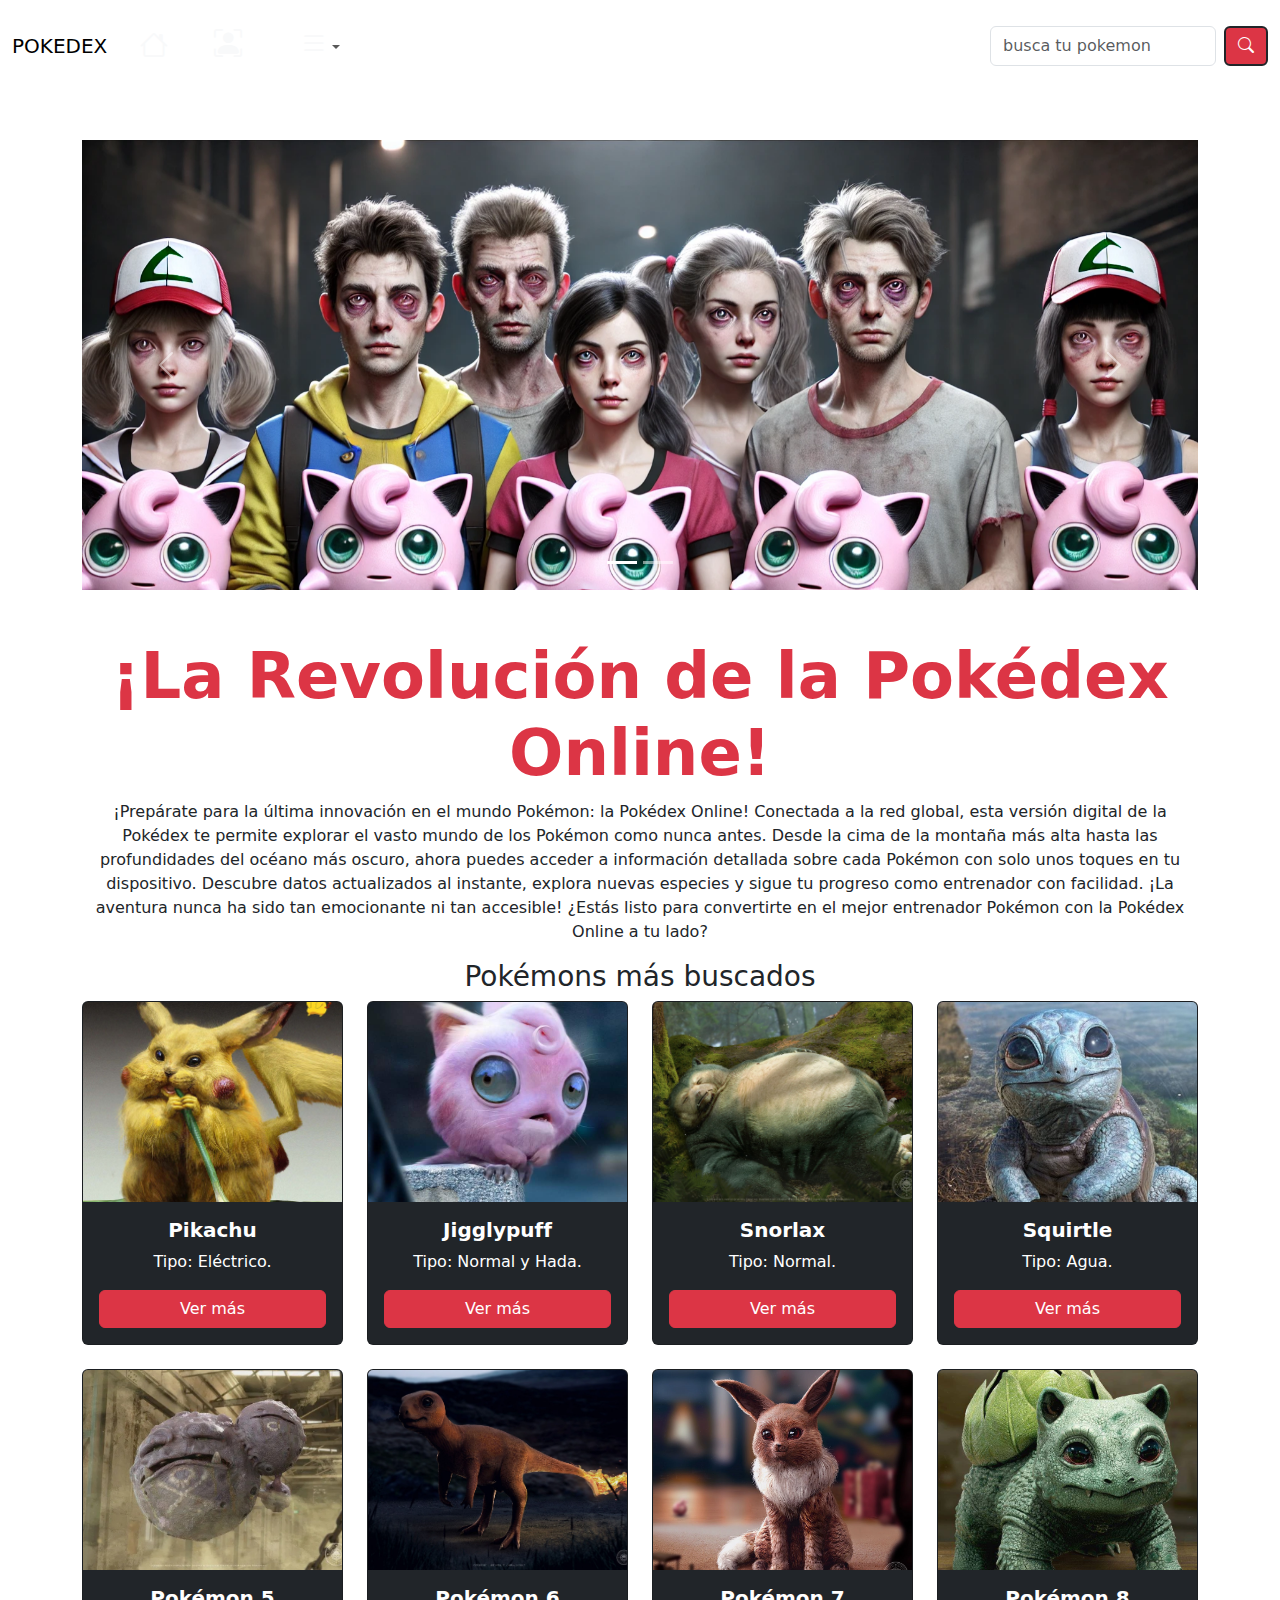
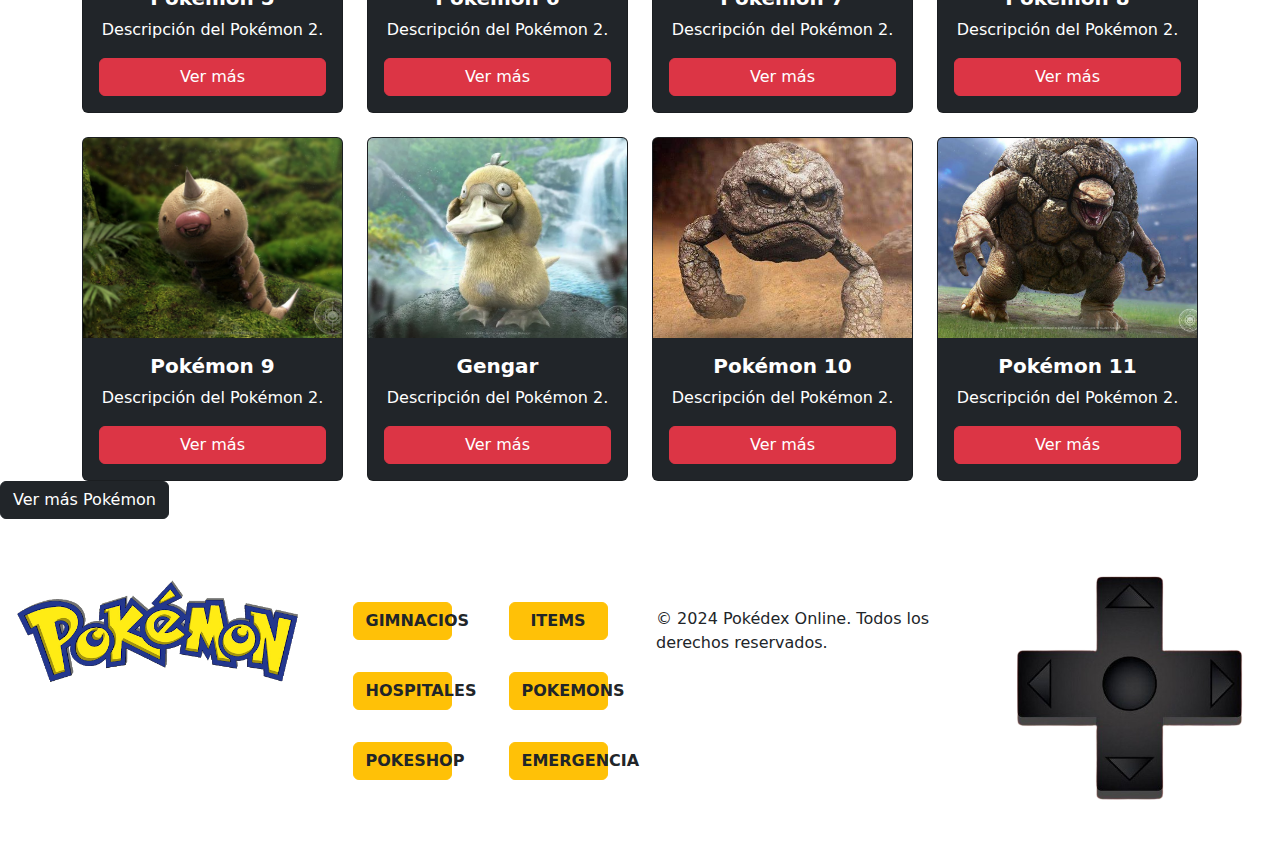
==== PokeDex/index.html @ 2a97d904 "HTML/CSS" ====
<!DOCTYPE html>
<html lang="es">
  <head>
    <meta charset="UTF-8" />
    <meta name="viewport" content="width=device-width, initial-scale=1.0" />
    <meta
      name="description"
      content="Explora la Pokédex Online y descubre información detallada sobre todos los Pokémon. ¡Conviértete en el mejor entrenador!"
    />
    <meta
      name="keywords"
      content="Pokédex, Pokémon, entrenador Pokémon, tipos de Pokémon, juegos de Pokémon"
    />
    <meta
      name="author"
      content="Matias Delgado, Clemencia Palazzo Lobo, Valentina Palazzo Lobo, Santiago Rodriguez"
    />
    <link
      rel="shortcut icon"
      href="./img/sobrenosotros/logo-pokemon.jpg"
      type="image/x-icon"
    />
    <link
      href="https://cdn.jsdelivr.net/npm/bootstrap@5.3.3/dist/css/bootstrap.min.css"
      rel="stylesheet"
      integrity="sha384-QWTKZyjpPEjISv5WaRU9OFeRpok6YctnYmDr5pNlyT2bRjXh0JMhjY6hW+ALEwIH"
      crossorigin="anonymous"
    />
    <link rel="preconnect" href="https://fonts.googleapis.com" />
    <link rel="preconnect" href="https://fonts.gstatic.com" crossorigin />
    <link
      href="https://fonts.googleapis.com/css2?family=Bungee+Hairline&display=swap"
      rel="stylesheet"
    />
    <link
      rel="stylesheet"
      href="https://cdn.jsdelivr.net/npm/bootstrap-icons@1.11.3/font/bootstrap-icons.min.css"
    />
    <link rel="stylesheet" href="./css/styleindex.css" />
    <title>POKEDEX</title>
    <style>
      .pokemon-card img {
        height: 200px;
        object-fit: cover;
      }
      footer {
        width: 100%;
        position: relative;
      }
    </style>
  </head>
  <body>
    <header id="arriba">
      <nav
        class="navbar navbar-expand-lg bg-red d-lg-none d-md-none d-sm-block"
      >
        <div class="container-fluid">
          <a class="navbar-brand" href="#">POKEDEX</a>
          <button
            class="navbar-toggler"
            type="button"
            data-bs-toggle="collapse"
            data-bs-target="#navbarSupportedContent"
            aria-controls="navbarSupportedContent"
            aria-expanded="false"
            aria-label="Toggle navigation"
          >
            <span class="navbar-toggler-icon"></span>
          </button>
          <div class="collapse navbar-collapse" id="navbarSupportedContent">
            <ul class="navbar-nav me-auto mb-2 mb-lg-0">
              <li class="nav-item">
                <a class="nav-link active" aria-current="page" href="#">Home</a>
              </li>
              <li class="nav-item">
                <a class="nav-link" href="#">Link</a>
              </li>
              <li class="nav-item dropdown">
                <a
                  class="nav-link dropdown-toggle"
                  href="#"
                  role="button"
                  data-bs-toggle="dropdown"
                  aria-expanded="false"
                  >Dropdown</a
                >
                <ul class="dropdown-menu">
                  <li><a class="dropdown-item" href="#">Action</a></li>
                  <li><a class="dropdown-item" href="#">Another action</a></li>
                  <li><hr class="dropdown-divider" /></li>
                  <li>
                    <a class="dropdown-item" href="#">Something else here</a>
                  </li>
                </ul>
              </li>
              <li class="nav-item">
                <a class="nav-link disabled" aria-disabled="true">Disabled</a>
              </li>
            </ul>
            <form class="d-flex" role="search">
              <input
                class="form-control me-2 serchbar"
                type="search"
                placeholder="Search"
                aria-label="Search"
              />
              <button class="btn btn-outline-success" type="submit">
                Search
              </button>
            </form>
          </div>
        </div>
      </nav>
      <nav
        class="navbar navbar-expand-lg bg-red navbar-custom d-none d-md-block d-lg-block"
      >
        <div class="container-fluid">
          <a class="navbar-brand bg-blue-button" href="index.html">POKEDEX</a>
          <button
            class="navbar-toggler"
            type="button"
            data-bs-toggle="collapse"
            data-bs-target="#navbarSupportedContent"
            aria-controls="navbarSupportedContent"
            aria-expanded="false"
            aria-label="Toggle navigation"
          >
            <span class="navbar-toggler-icon"></span>
          </button>
          <div class="collapse navbar-collapse" id="navbarSupportedContent">
            <ul class="navbar-nav me-auto mb-2 mb-lg-0">
              <li class="nav-item bg-red-button btn p-2">
                <a class="nav-link active" aria-current="page" href="#"
                  ><i class="bi bi-house fs-3 text-light"></i
                ></a>
              </li>
              <li class="nav-item btn bg-green-button mx-2">
                <a class="nav-link" href="#"
                  ><i class="bi bi-person-bounding-box fs-3 text-light"></i
                ></a>
              </li>
              <li
                class="nav-item dropdown btn bg-yellow-button rounded-circle mx-2"
              >
                <a
                  class="nav-link dropdown-toggle"
                  role="button"
                  data-bs-toggle="dropdown"
                  aria-expanded="false"
                  ><i class="bi bi-list fs-3 fw-bold text-light"></i
                ></a>
                <ul class="dropdown-menu">
                  <li><a class="dropdown-item" href="#">TIPO TIERRA</a></li>
                  <li><hr class="dropdown-divider" /></li>
                  <li><a class="dropdown-item" href="#">GIMNACIOS</a></li>
                </ul>
              </li>
            </ul>
            <form class="d-flex" role="search">
              <input
                class="form-control me-2 text-dark"
                type="search"
                placeholder="busca tu pokemon"
                aria-label="Search"
              />
              <button
                class="btn btn-danger border border-2 border-dark"
                type="submit"
              >
                <i class="bi bi-search"></i>
              </button>
            </form>
          </div>
        </div>
      </nav>
    </header>
    <main>
      <section class="container my-5">
        <div
          id="carouselExampleCaptions"
          class="carousel slide"
          style="height: 50vh; overflow: hidden"
        >
          <div class="carousel-indicators">
            <button
              type="button"
              data-bs-target="#carouselExampleCaptions"
              data-bs-slide-to="0"
              class="active"
              aria-current="true"
              aria-label="Slide 1"
            ></button>
            <button
              type="button"
              data-bs-target="#carouselExampleCaptions"
              data-bs-slide-to="1"
              aria-label="Slide 2"
            ></button>
          </div>
          <div class="carousel-inner">
            <div class="carousel-item active">
              <img
                src="./imgindex/imagengenrada.jpg"
                class="d-block w-100 object-fit-contain foto-c"
                alt="..."
                style="height: 100%"
              />
              <div class="carousel-caption d-none d-md-block">
                <h5>POKEDEX ONLINE</h5>
              </div>
            </div>
            <div class="carousel-item">
              <img
                src="./imgindex/equipoRoket.webp"
                class="d-block w-100 foto-c"
                alt="..."
                style="height: 100%"
              />
            </div>
          </div>
          <button
            class="carousel-control-prev"
            type="button"
            data-bs-target="#carouselExampleCaptions"
            data-bs-slide="prev"
          >
            <span class="carousel-control-prev-icon" aria-hidden="true"></span>
            <span class="visually-hidden">Previous</span>
          </button>
          <button
            class="carousel-control-next"
            type="button"
            data-bs-target="#carouselExampleCaptions"
            data-bs-slide="next"
          >
            <span class="carousel-control-next-icon" aria-hidden="true"></span>
            <span class="visually-hidden">Next</span>
          </button>
        </div>
      </section>
      <section class="container text-center">
        <article>
          <h1 class="display-3 fw-bold text-danger">
            ¡La Revolución de la Pokédex Online!
          </h1>
          <p>
            ¡Prepárate para la última innovación en el mundo Pokémon: la Pokédex
            Online! Conectada a la red global, esta versión digital de la
            Pokédex te permite explorar el vasto mundo de los Pokémon como nunca
            antes. Desde la cima de la montaña más alta hasta las profundidades
            del océano más oscuro, ahora puedes acceder a información detallada
            sobre cada Pokémon con solo unos toques en tu dispositivo. Descubre
            datos actualizados al instante, explora nuevas especies y sigue tu
            progreso como entrenador con facilidad. ¡La aventura nunca ha sido
            tan emocionante ni tan accesible! ¿Estás listo para convertirte en
            el mejor entrenador Pokémon con la Pokédex Online a tu lado?
          </p>
        </article>
        <article>
          <h3>Pokémons más buscados</h3>
          <div class="row row-cols-1 row-cols-md-2 row-cols-lg-4 g-4">
            <div class="col">
              <div class="card pokemon-card h-100 bg-dark text-white">
                <img
                  src="./imgindex/pikachurealista.jpg"
                  class="card-img-top"
                  alt="..."
                />
                <div class="card-body d-flex flex-column">
                  <h5 class="card-title fw-bolder">Pikachu</h5>
                  <p class="card-text">Tipo: Eléctrico.</p>
                  <a href="#" class="btn btn-danger mt-auto">Ver más</a>
                </div>
              </div>
            </div>
            <div class="col">
              <div class="card pokemon-card h-100 bg-dark text-white">
                <img
                  src="./imgindex/jigglypuff.jpg"
                  class="card-img-top"
                  alt="..."
                />
                <div class="card-body d-flex flex-column">
                  <h5 class="card-title fw-bolder">Jigglypuff</h5>
                  <p class="card-text">Tipo: Normal y Hada.</p>
                  <a href="#" class="btn btn-danger mt-auto">Ver más</a>
                </div>
              </div>
            </div>
            <div class="col">
              <div class="card pokemon-card h-100 bg-dark text-white">
                <img
                  src="./imgindex/Snorlax.jpg"
                  class="card-img-top"
                  alt="..."
                />
                <div class="card-body d-flex flex-column">
                  <h5 class="card-title fw-bolder">Snorlax</h5>
                  <p class="card-text">Tipo: Normal.</p>
                  <a href="#" class="btn btn-danger mt-auto">Ver más</a>
                </div>
              </div>
            </div>
            <div class="col">
              <div class="card pokemon-card h-100 bg-dark text-white">
                <img
                  src="./imgindex/squirtle.jpg"
                  class="card-img-top"
                  alt="..."
                />
                <div class="card-body d-flex flex-column">
                  <h5 class="card-title fw-bolder">Squirtle</h5>
                  <p class="card-text">Tipo: Agua.</p>
                  <a href="#" class="btn btn-danger mt-auto">Ver más</a>
                </div>
              </div>
            </div>
            <div class="col">
              <div class="card pokemon-card h-100 bg-dark text-white">
                <img
                  src="./imgindex/Imagen de WhatsApp 2024-07-01 a las 21.12.14_94a807b0.jpg"
                  class="card-img-top"
                  alt="..."
                />
                <div class="card-body d-flex flex-column">
                  <h5 class="card-title fw-bolder">Pokémon 5</h5>
                  <p class="card-text">Descripción del Pokémon 2.</p>
                  <a href="#" class="btn btn-danger mt-auto">Ver más</a>
                </div>
              </div>
            </div>
            <div class="col">
              <div class="card pokemon-card h-100 bg-dark text-white">
                <img
                  src="./imgindex/Imagen de WhatsApp 2024-07-01 a las 21.12.13_e9db5b93.jpg"
                  class="card-img-top"
                  alt="..."
                />
                <div class="card-body d-flex flex-column">
                  <h5 class="card-title fw-bolder">Pokémon 6</h5>
                  <p class="card-text">Descripción del Pokémon 2.</p>
                  <a href="#" class="btn btn-danger mt-auto">Ver más</a>
                </div>
              </div>
            </div>
            <div class="col">
              <div class="card pokemon-card h-100 bg-dark text-white">
                <img
                  src="./imgindex/everealista.jpg"
                  class="card-img-top"
                  alt="..."
                />
                <div class="card-body d-flex flex-column">
                  <h5 class="card-title fw-bolder">Pokémon 7</h5>
                  <p class="card-text">Descripción del Pokémon 2.</p>
                  <a href="#" class="btn btn-danger mt-auto">Ver más</a>
                </div>
              </div>
            </div>
            <div class="col">
              <div class="card pokemon-card h-100 bg-dark text-white">
                <img
                  src="./imgindex/bulbasaur.jpg"
                  class="card-img-top"
                  alt="..."
                />
                <div class="card-body d-flex flex-column">
                  <h5 class="card-title fw-bolder">Pokémon 8</h5>
                  <p class="card-text">Descripción del Pokémon 2.</p>
                  <a href="#" class="btn btn-danger mt-auto">Ver más</a>
                </div>
              </div>
            </div>
            <div class="col">
              <div class="card pokemon-card h-100 bg-dark text-white">
                <img
                  src="./imgindex/bichorealista.jpg"
                  class="card-img-top"
                  alt="..."
                />
                <div class="card-body d-flex flex-column">
                  <h5 class="card-title fw-bolder">Pokémon 9</h5>
                  <p class="card-text">Descripción del Pokémon 2.</p>
                  <a href="#" class="btn btn-danger mt-auto">Ver más</a>
                </div>
              </div>
            </div>
            <div class="col">
              <div class="card pokemon-card h-100 bg-dark text-white">
                <img
                  src="./imgindex/patorealista.jpg"
                  class="card-img-top"
                  alt="..."
                />
                <div class="card-body d-flex flex-column">
                  <h5 class="card-title fw-bolder">Gengar</h5>
                  <p class="card-text">Descripción del Pokémon 2.</p>
                  <a href="#" class="btn btn-danger mt-auto">Ver más</a>
                </div>
              </div>
            </div>
            <div class="col">
              <div class="card pokemon-card h-100 bg-dark text-white">
                <img
                  src="./imgindex/piedrarealista.jpg"
                  class="card-img-top"
                  alt="..."
                />
                <div class="card-body d-flex flex-column">
                  <h5 class="card-title fw-bolder">Pokémon 10</h5>
                  <p class="card-text">Descripción del Pokémon 2.</p>
                  <a href="#" class="btn btn-danger mt-auto">Ver más</a>
                </div>
              </div>
            </div>
            <div class="col">
              <div class="card pokemon-card h-100 bg-dark text-white">
                <img
                  src="./imgindex/golem.jpg"
                  class="card-img-top"
                  alt="..."
                />
                <div class="card-body d-flex flex-column">
                  <h5 class="card-title fw-bolder">Pokémon 11</h5>
                  <p class="card-text">Descripción del Pokémon 2.</p>
                  <a href="#" class="btn btn-danger mt-auto">Ver más</a>
                </div>
              </div>
            </div>
          </div>
        </article>
      </section>
      <section class="diagonal-bg">
        <div class="diagonal-content">
          <a href="#" class="btn btn-dark">Ver más Pokémon</a>
        </div>
      </section>
    </main>
    <footer class="bg-red mt-4 container-fluid">
      <div class="row no-gutters">
        <div class="col-12 col-md-6 col-lg-3 p-3 fw-bolder fs-5">
          <img
            class="boton-footer w-100"
            src="./img/sobrenosotros/Pokémon-Com-Fundo-Transparente.png"
            alt="logo de pokemon"
          />
        </div>
        <div
          class="col-12 col-md-6 col-lg-3 p-3 footer-text d-flex justify-content-center align-items-center"
        >
          <div class="row">
            <div class="col-6 text-center mb-3">
              <a
                href="./PAGES/error404.html"
                class="btn btn-warning w-75 text-dark fw-bolder"
                >GIMNACIOS</a
              >
            </div>
            <div class="col-6 text-center mb-3">
              <a
                href="./PAGES/error404.html"
                class="btn btn-warning w-75 text-dark fw-bolder"
                >ITEMS</a
              >
            </div>
            <div class="col-6 text-center my-3">
              <a
                href="./PAGES/error404.html"
                class="btn btn-warning w-75 text-dark fw-bolder"
                >HOSPITALES</a
              >
            </div>
            <div class="col-6 text-center my-3">
              <a
                href="./PAGES/error404.html"
                class="btn btn-warning w-75 text-dark fw-bolder"
                >POKEMONS</a
              >
            </div>
            <div class="col-6 text-center my-3">
              <a
                href="./PAGES/error404.html"
                class="btn btn-warning w-75 text-dark fw-bolder"
                >POKESHOP</a
              >
            </div>
            <div class="col-6 text-center my-3">
              <a
                href="./PAGES/error404.html"
                class="btn btn-warning w-75 text-dark fw-bolder"
                >EMERGENCIA</a
              >
            </div>
          </div>
        </div>
        <div
          class="col-12 col-md-6 col-lg-3 p-3 footer-text d-flex justify-content-center"
        >
          <div class="imagen-footer-pantalla w-100 h-75 mt-5">
            <p class="texto-sobre-imagen-footer">
              © 2024 Pokédex Online. Todos los derechos reservados.
            </p>
          </div>
        </div>
        <div class="col-12 col-md-6 col-lg-3 p-3 text-center">
          <img
            src="./img/sobrenosotros/boton-footer.png"
            class="boton-footer w-100"
            alt="botón de joystick"
          />
        </div>
      </div>
    </footer>
    <script
      src="https://cdn.jsdelivr.net/npm/bootstrap@5.3.3/dist/js/bootstrap.bundle.min.js"
      integrity="sha384-YvpcrYf0tY3lHB60NNkmXc5s9fDVZLESaAA55NDzOxhy9GkcIdslK1eN7N6jIeHz"
      crossorigin="anonymous"
    ></script>
  </body>
</html>
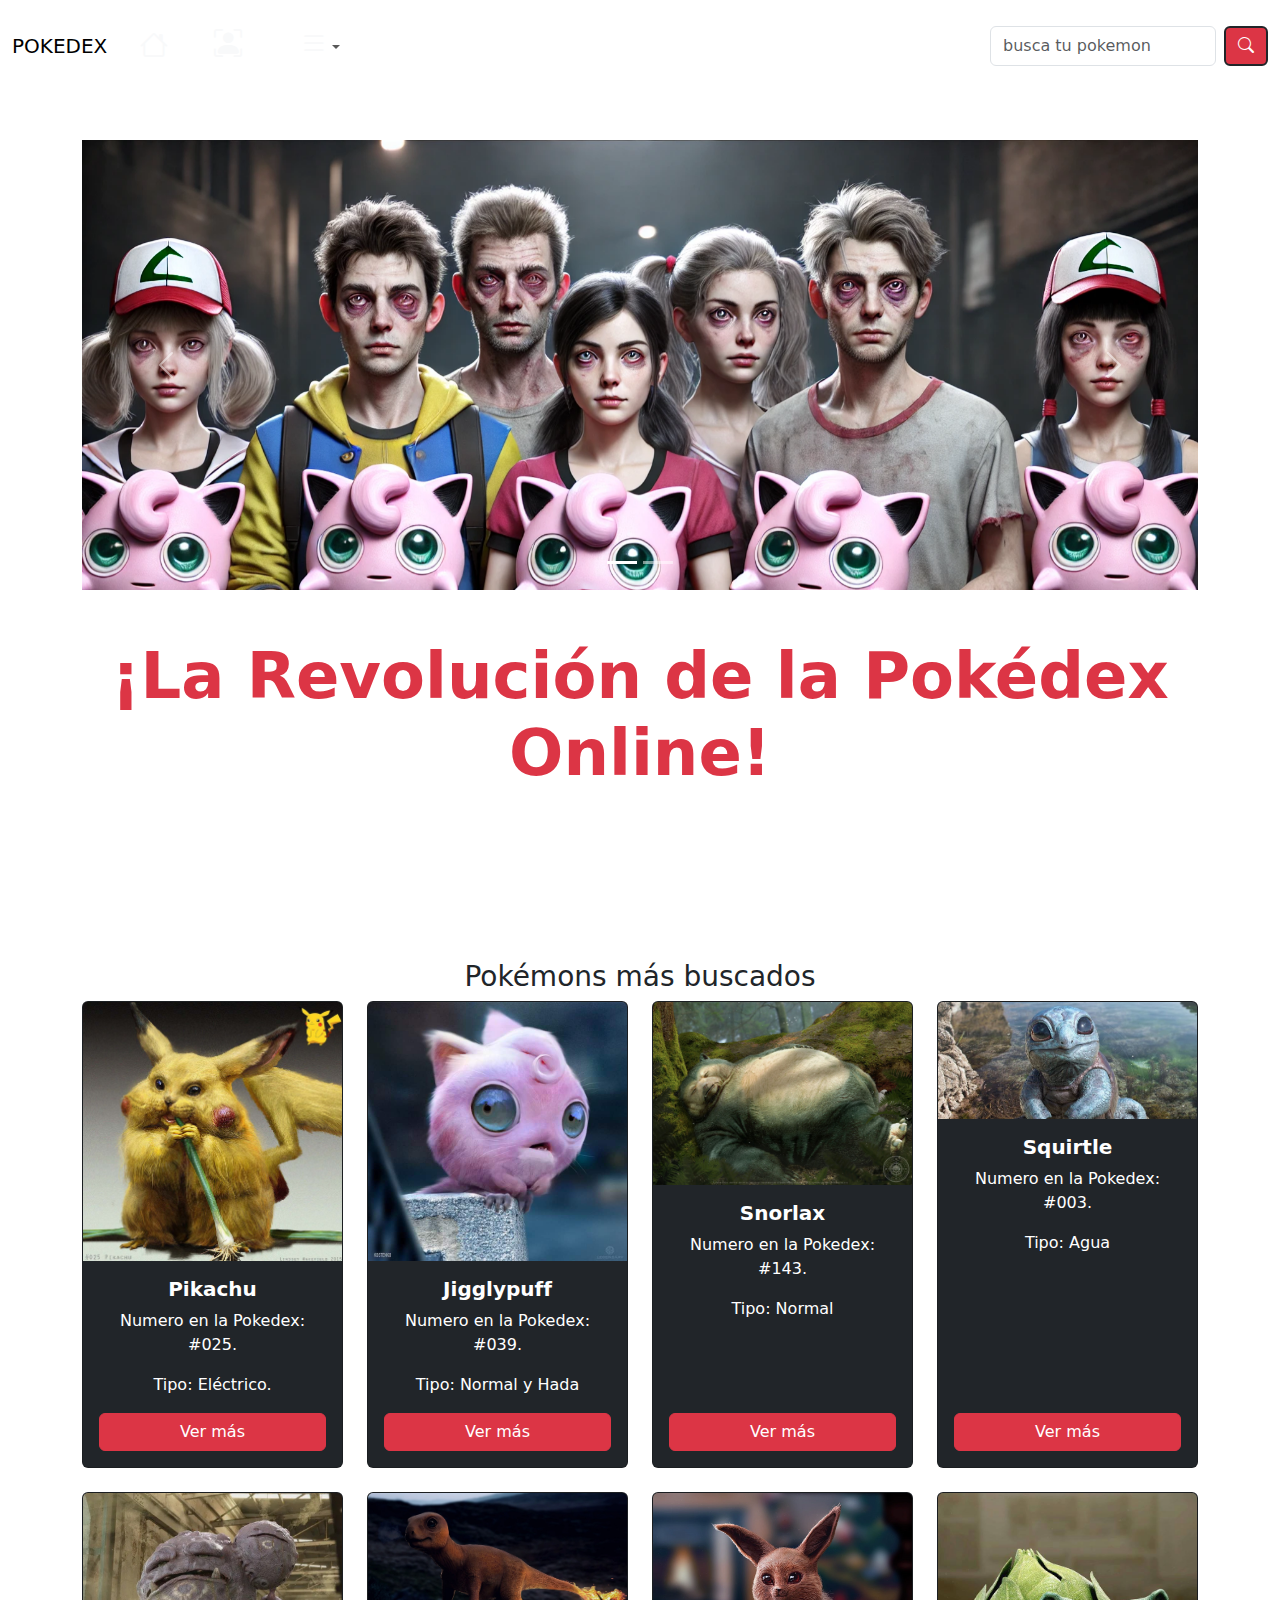
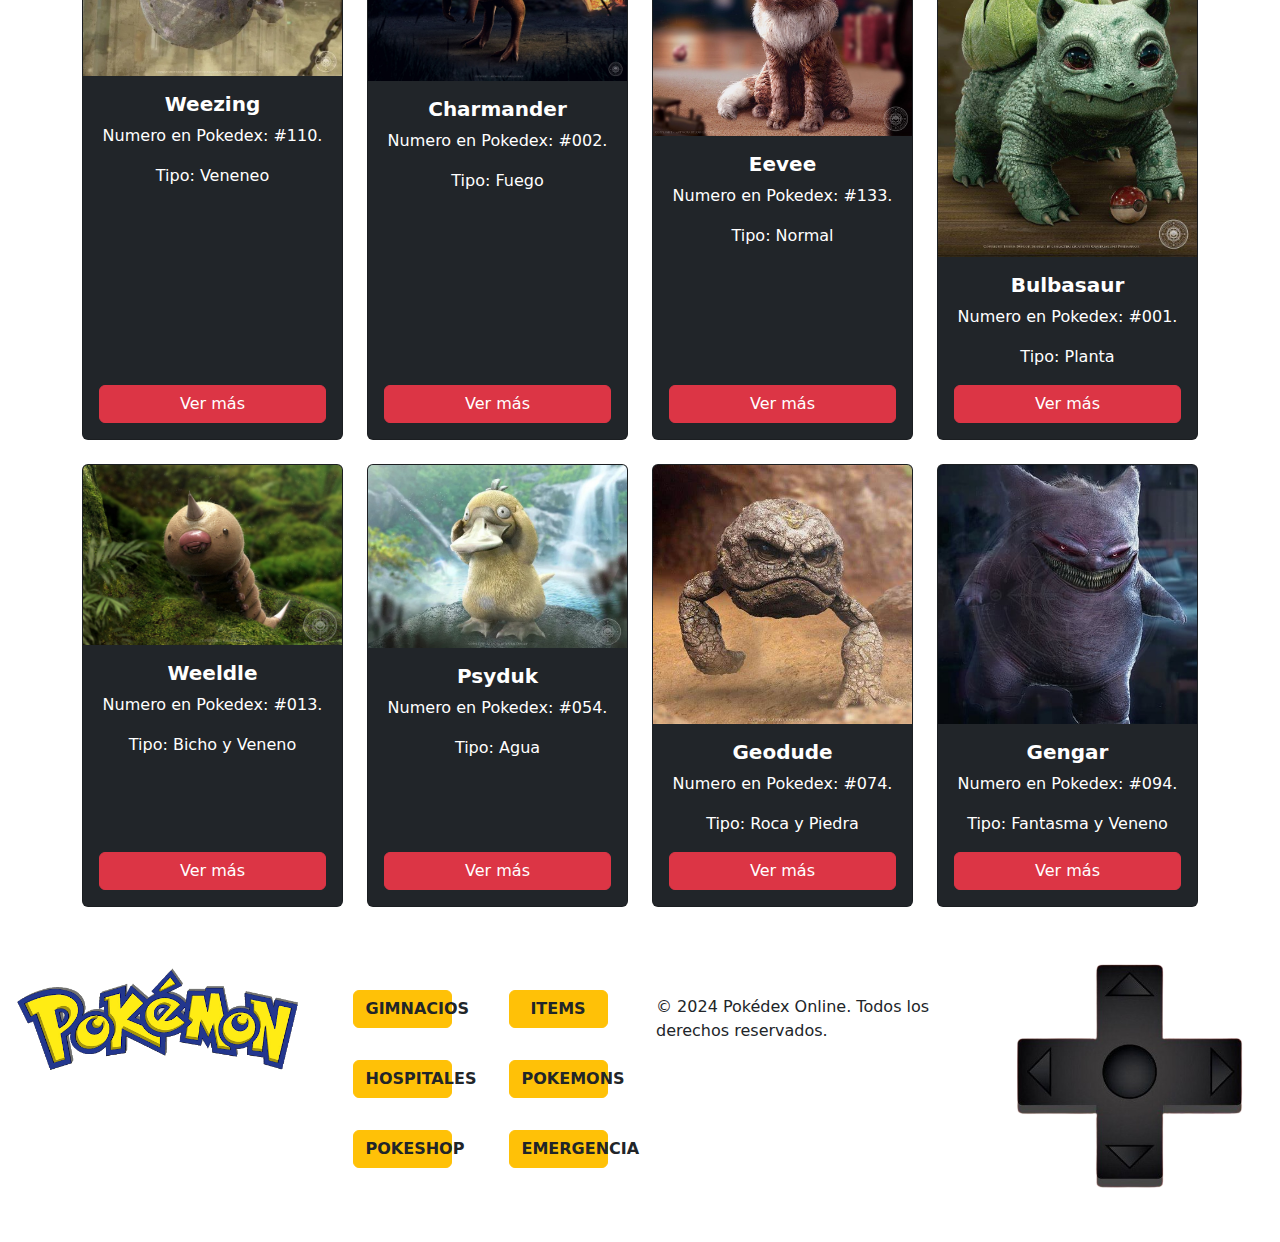
==== commit ef8028e3: "html" ====
--- a/PokeDex/index.html
+++ b/PokeDex/index.html
@@ -3,68 +3,25 @@
   <head>
     <meta charset="UTF-8" />
     <meta name="viewport" content="width=device-width, initial-scale=1.0" />
-    <meta
-      name="description"
-      content="Explora la Pokédex Online y descubre información detallada sobre todos los Pokémon. ¡Conviértete en el mejor entrenador!"
-    />
-    <meta
-      name="keywords"
-      content="Pokédex, Pokémon, entrenador Pokémon, tipos de Pokémon, juegos de Pokémon"
-    />
-    <meta
-      name="author"
-      content="Matias Delgado, Clemencia Palazzo Lobo, Valentina Palazzo Lobo, Santiago Rodriguez"
-    />
-    <link
-      rel="shortcut icon"
-      href="./img/sobrenosotros/logo-pokemon.jpg"
-      type="image/x-icon"
-    />
-    <link
-      href="https://cdn.jsdelivr.net/npm/bootstrap@5.3.3/dist/css/bootstrap.min.css"
-      rel="stylesheet"
-      integrity="sha384-QWTKZyjpPEjISv5WaRU9OFeRpok6YctnYmDr5pNlyT2bRjXh0JMhjY6hW+ALEwIH"
-      crossorigin="anonymous"
-    />
+    <meta name="description" content="Explora la Pokédex Online y descubre información detallada sobre todos los Pokémon. ¡Conviértete en el mejor entrenador!" />
+    <meta name="keywords" content="Pokédex, Pokémon, entrenador Pokémon, tipos de Pokémon, juegos de Pokémon" />
+    <meta name="author" content="Matias Delgado, Clemencia Palazzo Lobo, Valentina Palazzo Lobo, Santiago Rodriguez" />
+    <link rel="shortcut icon" href="./img/sobrenosotros/logo-pokemon.jpg" type="image/x-icon" />
+    <link href="https://cdn.jsdelivr.net/npm/bootstrap@5.3.3/dist/css/bootstrap.min.css" rel="stylesheet" integrity="sha384-QWTKZyjpPEjISv5WaRU9OFeRpok6YctnYmDr5pNlyT2bRjXh0JMhjY6hW+ALEwIH" crossorigin="anonymous" />
     <link rel="preconnect" href="https://fonts.googleapis.com" />
     <link rel="preconnect" href="https://fonts.gstatic.com" crossorigin />
-    <link
-      href="https://fonts.googleapis.com/css2?family=Bungee+Hairline&display=swap"
-      rel="stylesheet"
-    />
-    <link
-      rel="stylesheet"
-      href="https://cdn.jsdelivr.net/npm/bootstrap-icons@1.11.3/font/bootstrap-icons.min.css"
-    />
+    <link href="https://fonts.googleapis.com/css2?family=Bungee+Hairline&display=swap" rel="stylesheet" />
+    <link rel="stylesheet" href="https://cdn.jsdelivr.net/npm/bootstrap-icons@1.11.3/font/bootstrap-icons.min.css" />
     <link rel="stylesheet" href="./css/styleindex.css" />
     <title>POKEDEX</title>
-    <style>
-      .pokemon-card img {
-        height: 200px;
-        object-fit: cover;
-      }
-      footer {
-        width: 100%;
-        position: relative;
-      }
-    </style>
+    
   </head>
   <body>
     <header id="arriba">
-      <nav
-        class="navbar navbar-expand-lg bg-red d-lg-none d-md-none d-sm-block"
-      >
+      <nav class="navbar navbar-expand-lg bg-red d-lg-none d-md-none d-sm-block">
         <div class="container-fluid">
           <a class="navbar-brand" href="#">POKEDEX</a>
-          <button
-            class="navbar-toggler"
-            type="button"
-            data-bs-toggle="collapse"
-            data-bs-target="#navbarSupportedContent"
-            aria-controls="navbarSupportedContent"
-            aria-expanded="false"
-            aria-label="Toggle navigation"
-          >
+          <button class="navbar-toggler" type="button" data-bs-toggle="collapse" data-bs-target="#navbarSupportedContent" aria-controls="navbarSupportedContent" aria-expanded="false" aria-label="Toggle navigation">
             <span class="navbar-toggler-icon"></span>
           </button>
           <div class="collapse navbar-collapse" id="navbarSupportedContent">
@@ -76,21 +33,12 @@
                 <a class="nav-link" href="#">Link</a>
               </li>
               <li class="nav-item dropdown">
-                <a
-                  class="nav-link dropdown-toggle"
-                  href="#"
-                  role="button"
-                  data-bs-toggle="dropdown"
-                  aria-expanded="false"
-                  >Dropdown</a
-                >
+                <a class="nav-link dropdown-toggle" href="#" role="button" data-bs-toggle="dropdown" aria-expanded="false">Dropdown</a>
                 <ul class="dropdown-menu">
                   <li><a class="dropdown-item" href="#">Action</a></li>
                   <li><a class="dropdown-item" href="#">Another action</a></li>
                   <li><hr class="dropdown-divider" /></li>
-                  <li>
-                    <a class="dropdown-item" href="#">Something else here</a>
-                  </li>
+                  <li><a class="dropdown-item" href="#">Something else here</a></li>
                 </ul>
               </li>
               <li class="nav-item">
@@ -98,57 +46,28 @@
               </li>
             </ul>
             <form class="d-flex" role="search">
-              <input
-                class="form-control me-2 serchbar"
-                type="search"
-                placeholder="Search"
-                aria-label="Search"
-              />
-              <button class="btn btn-outline-success" type="submit">
-                Search
-              </button>
+              <input class="form-control me-2 serchbar" type="search" placeholder="Search" aria-label="Search" />
+              <button class="btn btn-outline-success" type="submit">Search</button>
             </form>
           </div>
         </div>
       </nav>
-      <nav
-        class="navbar navbar-expand-lg bg-red navbar-custom d-none d-md-block d-lg-block"
-      >
+      <nav class="navbar navbar-expand-lg bg-red navbar-custom d-none d-md-block d-lg-block">
         <div class="container-fluid">
           <a class="navbar-brand bg-blue-button" href="index.html">POKEDEX</a>
-          <button
-            class="navbar-toggler"
-            type="button"
-            data-bs-toggle="collapse"
-            data-bs-target="#navbarSupportedContent"
-            aria-controls="navbarSupportedContent"
-            aria-expanded="false"
-            aria-label="Toggle navigation"
-          >
+          <button class="navbar-toggler" type="button" data-bs-toggle="collapse" data-bs-target="#navbarSupportedContent" aria-controls="navbarSupportedContent" aria-expanded="false" aria-label="Toggle navigation">
             <span class="navbar-toggler-icon"></span>
           </button>
           <div class="collapse navbar-collapse" id="navbarSupportedContent">
             <ul class="navbar-nav me-auto mb-2 mb-lg-0">
               <li class="nav-item bg-red-button btn p-2">
-                <a class="nav-link active" aria-current="page" href="#"
-                  ><i class="bi bi-house fs-3 text-light"></i
-                ></a>
+                <a class="nav-link active" aria-current="page" href="#"><i class="bi bi-house fs-3 text-light"></i></a>
               </li>
               <li class="nav-item btn bg-green-button mx-2">
-                <a class="nav-link" href="#"
-                  ><i class="bi bi-person-bounding-box fs-3 text-light"></i
-                ></a>
-              </li>
-              <li
-                class="nav-item dropdown btn bg-yellow-button rounded-circle mx-2"
-              >
-                <a
-                  class="nav-link dropdown-toggle"
-                  role="button"
-                  data-bs-toggle="dropdown"
-                  aria-expanded="false"
-                  ><i class="bi bi-list fs-3 fw-bold text-light"></i
-                ></a>
+                <a class="nav-link" href="#"><i class="bi bi-person-bounding-box fs-3 text-light"></i></a>
+              </li>
+              <li class="nav-item dropdown btn bg-yellow-button rounded-circle mx-2">
+                <a class="nav-link dropdown-toggle" role="button" data-bs-toggle="dropdown" aria-expanded="false"><i class="bi bi-list fs-3 fw-bold text-light"></i></a>
                 <ul class="dropdown-menu">
                   <li><a class="dropdown-item" href="#">TIPO TIERRA</a></li>
                   <li><hr class="dropdown-divider" /></li>
@@ -157,16 +76,8 @@
               </li>
             </ul>
             <form class="d-flex" role="search">
-              <input
-                class="form-control me-2 text-dark"
-                type="search"
-                placeholder="busca tu pokemon"
-                aria-label="Search"
-              />
-              <button
-                class="btn btn-danger border border-2 border-dark"
-                type="submit"
-              >
+              <input class="form-control me-2 text-dark" type="search" placeholder="busca tu pokemon" aria-label="Search" />
+              <button class="btn btn-danger border border-2 border-dark" type="submit">
                 <i class="bi bi-search"></i>
               </button>
             </form>
@@ -176,63 +87,27 @@
     </header>
     <main>
       <section class="container my-5">
-        <div
-          id="carouselExampleCaptions"
-          class="carousel slide"
-          style="height: 50vh; overflow: hidden"
-        >
+        <div id="carouselExampleCaptions" class="carousel slide" style="height: 50vh; overflow: hidden">
           <div class="carousel-indicators">
-            <button
-              type="button"
-              data-bs-target="#carouselExampleCaptions"
-              data-bs-slide-to="0"
-              class="active"
-              aria-current="true"
-              aria-label="Slide 1"
-            ></button>
-            <button
-              type="button"
-              data-bs-target="#carouselExampleCaptions"
-              data-bs-slide-to="1"
-              aria-label="Slide 2"
-            ></button>
+            <button type="button" data-bs-target="#carouselExampleCaptions" data-bs-slide-to="0" class="active" aria-current="true" aria-label="Slide 1"></button>
+            <button type="button" data-bs-target="#carouselExampleCaptions" data-bs-slide-to="1" aria-label="Slide 2"></button>
           </div>
           <div class="carousel-inner">
             <div class="carousel-item active">
-              <img
-                src="./imgindex/imagengenrada.jpg"
-                class="d-block w-100 object-fit-contain foto-c"
-                alt="..."
-                style="height: 100%"
-              />
+              <img src="./imgindex/imagengenrada.jpg" class="d-block w-100 object-fit-contain foto-c" alt="..." style="height: 100%" />
               <div class="carousel-caption d-none d-md-block">
                 <h5>POKEDEX ONLINE</h5>
               </div>
             </div>
             <div class="carousel-item">
-              <img
-                src="./imgindex/equipoRoket.webp"
-                class="d-block w-100 foto-c"
-                alt="..."
-                style="height: 100%"
-              />
-            </div>
-          </div>
-          <button
-            class="carousel-control-prev"
-            type="button"
-            data-bs-target="#carouselExampleCaptions"
-            data-bs-slide="prev"
-          >
+              <img src="./imgindex/equipoRoket.webp" class="d-block w-100 foto-c" alt="..." style="height: 100%" />
+            </div>
+          </div>
+          <button class="carousel-control-prev" type="button" data-bs-target="#carouselExampleCaptions" data-bs-slide="prev">
             <span class="carousel-control-prev-icon" aria-hidden="true"></span>
             <span class="visually-hidden">Previous</span>
           </button>
-          <button
-            class="carousel-control-next"
-            type="button"
-            data-bs-target="#carouselExampleCaptions"
-            data-bs-slide="next"
-          >
+          <button class="carousel-control-next" type="button" data-bs-target="#carouselExampleCaptions" data-bs-slide="next">
             <span class="carousel-control-next-icon" aria-hidden="true"></span>
             <span class="visually-hidden">Next</span>
           </button>
@@ -243,17 +118,8 @@
           <h1 class="display-3 fw-bold text-danger">
             ¡La Revolución de la Pokédex Online!
           </h1>
-          <p>
-            ¡Prepárate para la última innovación en el mundo Pokémon: la Pokédex
-            Online! Conectada a la red global, esta versión digital de la
-            Pokédex te permite explorar el vasto mundo de los Pokémon como nunca
-            antes. Desde la cima de la montaña más alta hasta las profundidades
-            del océano más oscuro, ahora puedes acceder a información detallada
-            sobre cada Pokémon con solo unos toques en tu dispositivo. Descubre
-            datos actualizados al instante, explora nuevas especies y sigue tu
-            progreso como entrenador con facilidad. ¡La aventura nunca ha sido
-            tan emocionante ni tan accesible! ¿Estás listo para convertirte en
-            el mejor entrenador Pokémon con la Pokédex Online a tu lado?
+          <p class="text-white">
+            ¡Prepárate para la última innovación en el mundo Pokémon: la Pokédex Online! Conectada a la red global, esta versión digital de la Pokédex te permite explorar el vasto mundo de los Pokémon como nunca antes. Desde la cima de la montaña más alta hasta las profundidades del océano más oscuro, ahora puedes acceder a información detallada sobre cada Pokémon con solo unos toques en tu dispositivo. Descubre datos actualizados al instante, explora nuevas especies y sigue tu progreso como entrenador con facilidad. ¡La aventura nunca ha sido tan emocionante ni tan accesible! ¿Estás listo para convertirte en el mejor entrenador Pokémon con la Pokédex Online a tu lado?
           </p>
         </article>
         <article>
@@ -261,260 +127,177 @@
           <div class="row row-cols-1 row-cols-md-2 row-cols-lg-4 g-4">
             <div class="col">
               <div class="card pokemon-card h-100 bg-dark text-white">
-                <img
-                  src="./imgindex/pikachurealista.jpg"
-                  class="card-img-top"
-                  alt="..."
-                />
+                <img src="./imgindex/pikachurealista.jpg" class="card-img-top" alt="..." />
                 <div class="card-body d-flex flex-column">
                   <h5 class="card-title fw-bolder">Pikachu</h5>
-                  <p class="card-text">Tipo: Eléctrico.</p>
-                  <a href="#" class="btn btn-danger mt-auto">Ver más</a>
-                </div>
-              </div>
-            </div>
-            <div class="col">
-              <div class="card pokemon-card h-100 bg-dark text-white">
-                <img
-                  src="./imgindex/jigglypuff.jpg"
-                  class="card-img-top"
-                  alt="..."
-                />
+                  <p class="card-text">Numero en la Pokedex: #025.</p>
+                  <p>Tipo: Eléctrico.</p>
+                  <a href="#" class="btn btn-danger mt-auto">Ver más</a>
+                </div>
+              </div>
+            </div>
+            <div class="col">
+              <div class="card pokemon-card h-100 bg-dark text-white">
+                <img src="./imgindex/jigglypuff.jpg" class="card-img-top" alt="..." />
                 <div class="card-body d-flex flex-column">
                   <h5 class="card-title fw-bolder">Jigglypuff</h5>
-                  <p class="card-text">Tipo: Normal y Hada.</p>
-                  <a href="#" class="btn btn-danger mt-auto">Ver más</a>
-                </div>
-              </div>
-            </div>
-            <div class="col">
-              <div class="card pokemon-card h-100 bg-dark text-white">
-                <img
-                  src="./imgindex/Snorlax.jpg"
-                  class="card-img-top"
-                  alt="..."
-                />
+                  <p class="card-text">Numero en la Pokedex: #039.</p>
+                  <p>Tipo: Normal y Hada</p>
+                  <a href="#" class="btn btn-danger mt-auto">Ver más</a>
+                </div>
+              </div>
+            </div>
+            <div class="col">
+              <div class="card pokemon-card h-100 bg-dark text-white">
+                <img src="./imgindex/Snorlax.jpg" class="card-img-top" alt="..." />
                 <div class="card-body d-flex flex-column">
                   <h5 class="card-title fw-bolder">Snorlax</h5>
-                  <p class="card-text">Tipo: Normal.</p>
-                  <a href="#" class="btn btn-danger mt-auto">Ver más</a>
-                </div>
-              </div>
-            </div>
-            <div class="col">
-              <div class="card pokemon-card h-100 bg-dark text-white">
-                <img
-                  src="./imgindex/squirtle.jpg"
-                  class="card-img-top"
-                  alt="..."
-                />
+                  <p class="card-text">Numero en la Pokedex: #143.</p>
+                  <p>Tipo: Normal</p>
+                  <a href="#" class="btn btn-danger mt-auto">Ver más</a>
+                </div>
+              </div>
+            </div>
+            <div class="col">
+              <div class="card pokemon-card h-100 bg-dark text-white">
+                <img src="./imgindex/squirtle.jpg" class="card-img-top" alt="..." />
                 <div class="card-body d-flex flex-column">
                   <h5 class="card-title fw-bolder">Squirtle</h5>
-                  <p class="card-text">Tipo: Agua.</p>
-                  <a href="#" class="btn btn-danger mt-auto">Ver más</a>
-                </div>
-              </div>
-            </div>
-            <div class="col">
-              <div class="card pokemon-card h-100 bg-dark text-white">
-                <img
-                  src="./imgindex/Imagen de WhatsApp 2024-07-01 a las 21.12.14_94a807b0.jpg"
-                  class="card-img-top"
-                  alt="..."
-                />
-                <div class="card-body d-flex flex-column">
-                  <h5 class="card-title fw-bolder">Pokémon 5</h5>
-                  <p class="card-text">Descripción del Pokémon 2.</p>
-                  <a href="#" class="btn btn-danger mt-auto">Ver más</a>
-                </div>
-              </div>
-            </div>
-            <div class="col">
-              <div class="card pokemon-card h-100 bg-dark text-white">
-                <img
-                  src="./imgindex/Imagen de WhatsApp 2024-07-01 a las 21.12.13_e9db5b93.jpg"
-                  class="card-img-top"
-                  alt="..."
-                />
-                <div class="card-body d-flex flex-column">
-                  <h5 class="card-title fw-bolder">Pokémon 6</h5>
-                  <p class="card-text">Descripción del Pokémon 2.</p>
-                  <a href="#" class="btn btn-danger mt-auto">Ver más</a>
-                </div>
-              </div>
-            </div>
-            <div class="col">
-              <div class="card pokemon-card h-100 bg-dark text-white">
-                <img
-                  src="./imgindex/everealista.jpg"
-                  class="card-img-top"
-                  alt="..."
-                />
-                <div class="card-body d-flex flex-column">
-                  <h5 class="card-title fw-bolder">Pokémon 7</h5>
-                  <p class="card-text">Descripción del Pokémon 2.</p>
-                  <a href="#" class="btn btn-danger mt-auto">Ver más</a>
-                </div>
-              </div>
-            </div>
-            <div class="col">
-              <div class="card pokemon-card h-100 bg-dark text-white">
-                <img
-                  src="./imgindex/bulbasaur.jpg"
-                  class="card-img-top"
-                  alt="..."
-                />
-                <div class="card-body d-flex flex-column">
-                  <h5 class="card-title fw-bolder">Pokémon 8</h5>
-                  <p class="card-text">Descripción del Pokémon 2.</p>
-                  <a href="#" class="btn btn-danger mt-auto">Ver más</a>
-                </div>
-              </div>
-            </div>
-            <div class="col">
-              <div class="card pokemon-card h-100 bg-dark text-white">
-                <img
-                  src="./imgindex/bichorealista.jpg"
-                  class="card-img-top"
-                  alt="..."
-                />
-                <div class="card-body d-flex flex-column">
-                  <h5 class="card-title fw-bolder">Pokémon 9</h5>
-                  <p class="card-text">Descripción del Pokémon 2.</p>
-                  <a href="#" class="btn btn-danger mt-auto">Ver más</a>
-                </div>
-              </div>
-            </div>
-            <div class="col">
-              <div class="card pokemon-card h-100 bg-dark text-white">
-                <img
-                  src="./imgindex/patorealista.jpg"
-                  class="card-img-top"
-                  alt="..."
-                />
+                  <p class="card-text">Numero en la Pokedex: #003.</p>
+                  <p>Tipo: Agua</p>
+                  <a href="#" class="btn btn-danger mt-auto">Ver más</a>
+                </div>
+              </div>
+            </div>
+            <div class="col">
+              <div class="card pokemon-card h-100 bg-dark text-white">
+                <img src="./imgindex/Imagen de WhatsApp 2024-07-01 a las 21.12.14_94a807b0.jpg" class="card-img-top" alt="..." />
+                <div class="card-body d-flex flex-column">
+                  <h5 class="card-title fw-bolder">Weezing</h5>
+                  <p class="card-text">Numero en Pokedex: #110.</p>
+                  <p>Tipo: Veneneo</p>
+                  <a href="#" class="btn btn-danger mt-auto">Ver más</a>
+                </div>
+              </div>
+            </div>
+            <div class="col">
+              <div class="card pokemon-card h-100 bg-dark text-white">
+                <img src="./imgindex/Imagen de WhatsApp 2024-07-01 a las 21.12.13_e9db5b93.jpg" class="card-img-top" alt="..." />
+                <div class="card-body d-flex flex-column">
+                  <h5 class="card-title fw-bolder">Charmander</h5>
+                  <p class="card-text ">Numero en Pokedex: #002.</p>
+                  <p>Tipo: Fuego</p>
+                  <a href="#" class="btn btn-danger mt-auto">Ver más</a>
+                </div>
+              </div>
+            </div>
+            <div class="col">
+              <div class="card pokemon-card h-100 bg-dark text-white">
+                <img src="./imgindex/everealista.jpg" class="card-img-top" alt="..." />
+                <div class="card-body d-flex flex-column">
+                  <h5 class="card-title fw-bolder">Eevee</h5>
+                  <p class="card-text">Numero en Pokedex: #133.</p>
+                  <p>Tipo: Normal</p>
+                  <a href="#" class="btn btn-danger mt-auto">Ver más</a>
+                </div>
+              </div>
+            </div>
+            <div class="col">
+              <div class="card pokemon-card h-100 bg-dark text-white">
+                <img src="./imgindex/bulbasaur.jpg" class="card-img-top" alt="..." />
+                <div class="card-body d-flex flex-column">
+                  <h5 class="card-title fw-bolder">Bulbasaur</h5>
+                  <p class="card-text">Numero en Pokedex: #001.</p>
+                  <p>Tipo: Planta</p>
+                  <a href="#" class="btn btn-danger mt-auto">Ver más</a>
+                </div>
+              </div>
+            </div>
+            <div class="col">
+              <div class="card pokemon-card h-100 bg-dark text-white">
+                <img src="./imgindex/bichorealista.jpg" class="card-img-top" alt="..." />
+                <div class="card-body d-flex flex-column">
+                  <h5 class="card-title fw-bolder">Weeldle</h5>
+                  <p class="card-text">Numero en Pokedex: #013.</p>
+                  <p>Tipo: Bicho y Veneno</p>
+                  <a href="#" class="btn btn-danger mt-auto">Ver más</a>
+                </div>
+              </div>
+            </div>
+            <div class="col">
+              <div class="card pokemon-card h-100 bg-dark text-white">
+                <img src="./imgindex/patorealista.jpg" class="card-img-top" alt="..." />
+                <div class="card-body d-flex flex-column">
+                  <h5 class="card-title fw-bolder">Psyduk</h5>
+                  <p class="card-text">Numero en Pokedex: #054.</p>
+                  <p>Tipo: Agua</p>
+                  <a href="#" class="btn btn-danger mt-auto">Ver más</a>
+                </div>
+              </div>
+            </div>
+            <div class="col">
+              <div class="card pokemon-card h-100 bg-dark text-white">
+                <img src="./imgindex/piedrarealista.jpg" class="card-img-top" alt="..." />
+                <div class="card-body d-flex flex-column">
+                  <h5 class="card-title fw-bolder">Geodude</h5>
+                  <p class="card-text">Numero en Pokedex: #074.</p>
+                  <p>Tipo: Roca y Piedra</p>
+                  <a href="#" class="btn btn-danger mt-auto">Ver más</a>
+                </div>
+              </div>
+            </div>
+            <div class="col">
+              <div class="card pokemon-card h-100 bg-dark text-white">
+                <img src="./imgindex/Gengar.jpg" class="card-img-top" alt="..." />
                 <div class="card-body d-flex flex-column">
                   <h5 class="card-title fw-bolder">Gengar</h5>
-                  <p class="card-text">Descripción del Pokémon 2.</p>
-                  <a href="#" class="btn btn-danger mt-auto">Ver más</a>
-                </div>
-              </div>
-            </div>
-            <div class="col">
-              <div class="card pokemon-card h-100 bg-dark text-white">
-                <img
-                  src="./imgindex/piedrarealista.jpg"
-                  class="card-img-top"
-                  alt="..."
-                />
-                <div class="card-body d-flex flex-column">
-                  <h5 class="card-title fw-bolder">Pokémon 10</h5>
-                  <p class="card-text">Descripción del Pokémon 2.</p>
-                  <a href="#" class="btn btn-danger mt-auto">Ver más</a>
-                </div>
-              </div>
-            </div>
-            <div class="col">
-              <div class="card pokemon-card h-100 bg-dark text-white">
-                <img
-                  src="./imgindex/golem.jpg"
-                  class="card-img-top"
-                  alt="..."
-                />
-                <div class="card-body d-flex flex-column">
-                  <h5 class="card-title fw-bolder">Pokémon 11</h5>
-                  <p class="card-text">Descripción del Pokémon 2.</p>
+                  <p class="card-text">Numero en Pokedex: #094.</p>
+                  <p>Tipo: Fantasma y Veneno</p>
                   <a href="#" class="btn btn-danger mt-auto">Ver más</a>
                 </div>
               </div>
             </div>
           </div>
         </article>
-      </section>
-      <section class="diagonal-bg">
-        <div class="diagonal-content">
-          <a href="#" class="btn btn-dark">Ver más Pokémon</a>
-        </div>
-      </section>
+      
     </main>
     <footer class="bg-red mt-4 container-fluid">
       <div class="row no-gutters">
         <div class="col-12 col-md-6 col-lg-3 p-3 fw-bolder fs-5">
-          <img
-            class="boton-footer w-100"
-            src="./img/sobrenosotros/Pokémon-Com-Fundo-Transparente.png"
-            alt="logo de pokemon"
-          />
-        </div>
-        <div
-          class="col-12 col-md-6 col-lg-3 p-3 footer-text d-flex justify-content-center align-items-center"
-        >
+          <img class="boton-footer w-100" src="./img/sobrenosotros/Pokémon-Com-Fundo-Transparente.png" alt="logo de pokemon" />
+        </div>
+        <div class="col-12 col-md-6 col-lg-3 p-3 footer-text d-flex justify-content-center align-items-center">
           <div class="row">
             <div class="col-6 text-center mb-3">
-              <a
-                href="./PAGES/error404.html"
-                class="btn btn-warning w-75 text-dark fw-bolder"
-                >GIMNACIOS</a
-              >
+              <a href="./PAGES/error404.html" class="btn btn-warning w-75 text-dark fw-bolder">GIMNACIOS</a>
             </div>
             <div class="col-6 text-center mb-3">
-              <a
-                href="./PAGES/error404.html"
-                class="btn btn-warning w-75 text-dark fw-bolder"
-                >ITEMS</a
-              >
+              <a href="./PAGES/error404.html" class="btn btn-warning w-75 text-dark fw-bolder">ITEMS</a>
             </div>
             <div class="col-6 text-center my-3">
-              <a
-                href="./PAGES/error404.html"
-                class="btn btn-warning w-75 text-dark fw-bolder"
-                >HOSPITALES</a
-              >
+              <a href="./PAGES/error404.html" class="btn btn-warning w-75 text-dark fw-bolder">HOSPITALES</a>
             </div>
             <div class="col-6 text-center my-3">
-              <a
-                href="./PAGES/error404.html"
-                class="btn btn-warning w-75 text-dark fw-bolder"
-                >POKEMONS</a
-              >
+              <a href="./PAGES/error404.html" class="btn btn-warning w-75 text-dark fw-bolder">POKEMONS</a>
             </div>
             <div class="col-6 text-center my-3">
-              <a
-                href="./PAGES/error404.html"
-                class="btn btn-warning w-75 text-dark fw-bolder"
-                >POKESHOP</a
-              >
+              <a href="./PAGES/error404.html" class="btn btn-warning w-75 text-dark fw-bolder">POKESHOP</a>
             </div>
             <div class="col-6 text-center my-3">
-              <a
-                href="./PAGES/error404.html"
-                class="btn btn-warning w-75 text-dark fw-bolder"
-                >EMERGENCIA</a
-              >
-            </div>
-          </div>
-        </div>
-        <div
-          class="col-12 col-md-6 col-lg-3 p-3 footer-text d-flex justify-content-center"
-        >
+              <a href="./PAGES/error404.html" class="btn btn-warning w-75 text-dark fw-bolder">EMERGENCIA</a>
+            </div>
+          </div>
+        </div>
+        <div class="col-12 col-md-6 col-lg-3 p-3 footer-text d-flex justify-content-center">
           <div class="imagen-footer-pantalla w-100 h-75 mt-5">
-            <p class="texto-sobre-imagen-footer">
-              © 2024 Pokédex Online. Todos los derechos reservados.
-            </p>
+            <p class="texto-sobre-imagen-footer">© 2024 Pokédex Online. Todos los derechos reservados.</p>
           </div>
         </div>
         <div class="col-12 col-md-6 col-lg-3 p-3 text-center">
-          <img
-            src="./img/sobrenosotros/boton-footer.png"
-            class="boton-footer w-100"
-            alt="botón de joystick"
-          />
+          <img src="./img/sobrenosotros/boton-footer.png" class="boton-footer w-100" alt="botón de joystick" />
         </div>
       </div>
     </footer>
-    <script
-      src="https://cdn.jsdelivr.net/npm/bootstrap@5.3.3/dist/js/bootstrap.bundle.min.js"
-      integrity="sha384-YvpcrYf0tY3lHB60NNkmXc5s9fDVZLESaAA55NDzOxhy9GkcIdslK1eN7N6jIeHz"
-      crossorigin="anonymous"
-    ></script>
+    <script src="https://cdn.jsdelivr.net/npm/bootstrap@5.3.3/dist/js/bootstrap.bundle.min.js" integrity="sha384-YvpcrYf0tY3lHB60NNkmXc5s9fDVZLESaAA55NDzOxhy9GkcIdslK1eN7N6jIeHz" crossorigin="anonymous"></script>
   </body>
 </html>
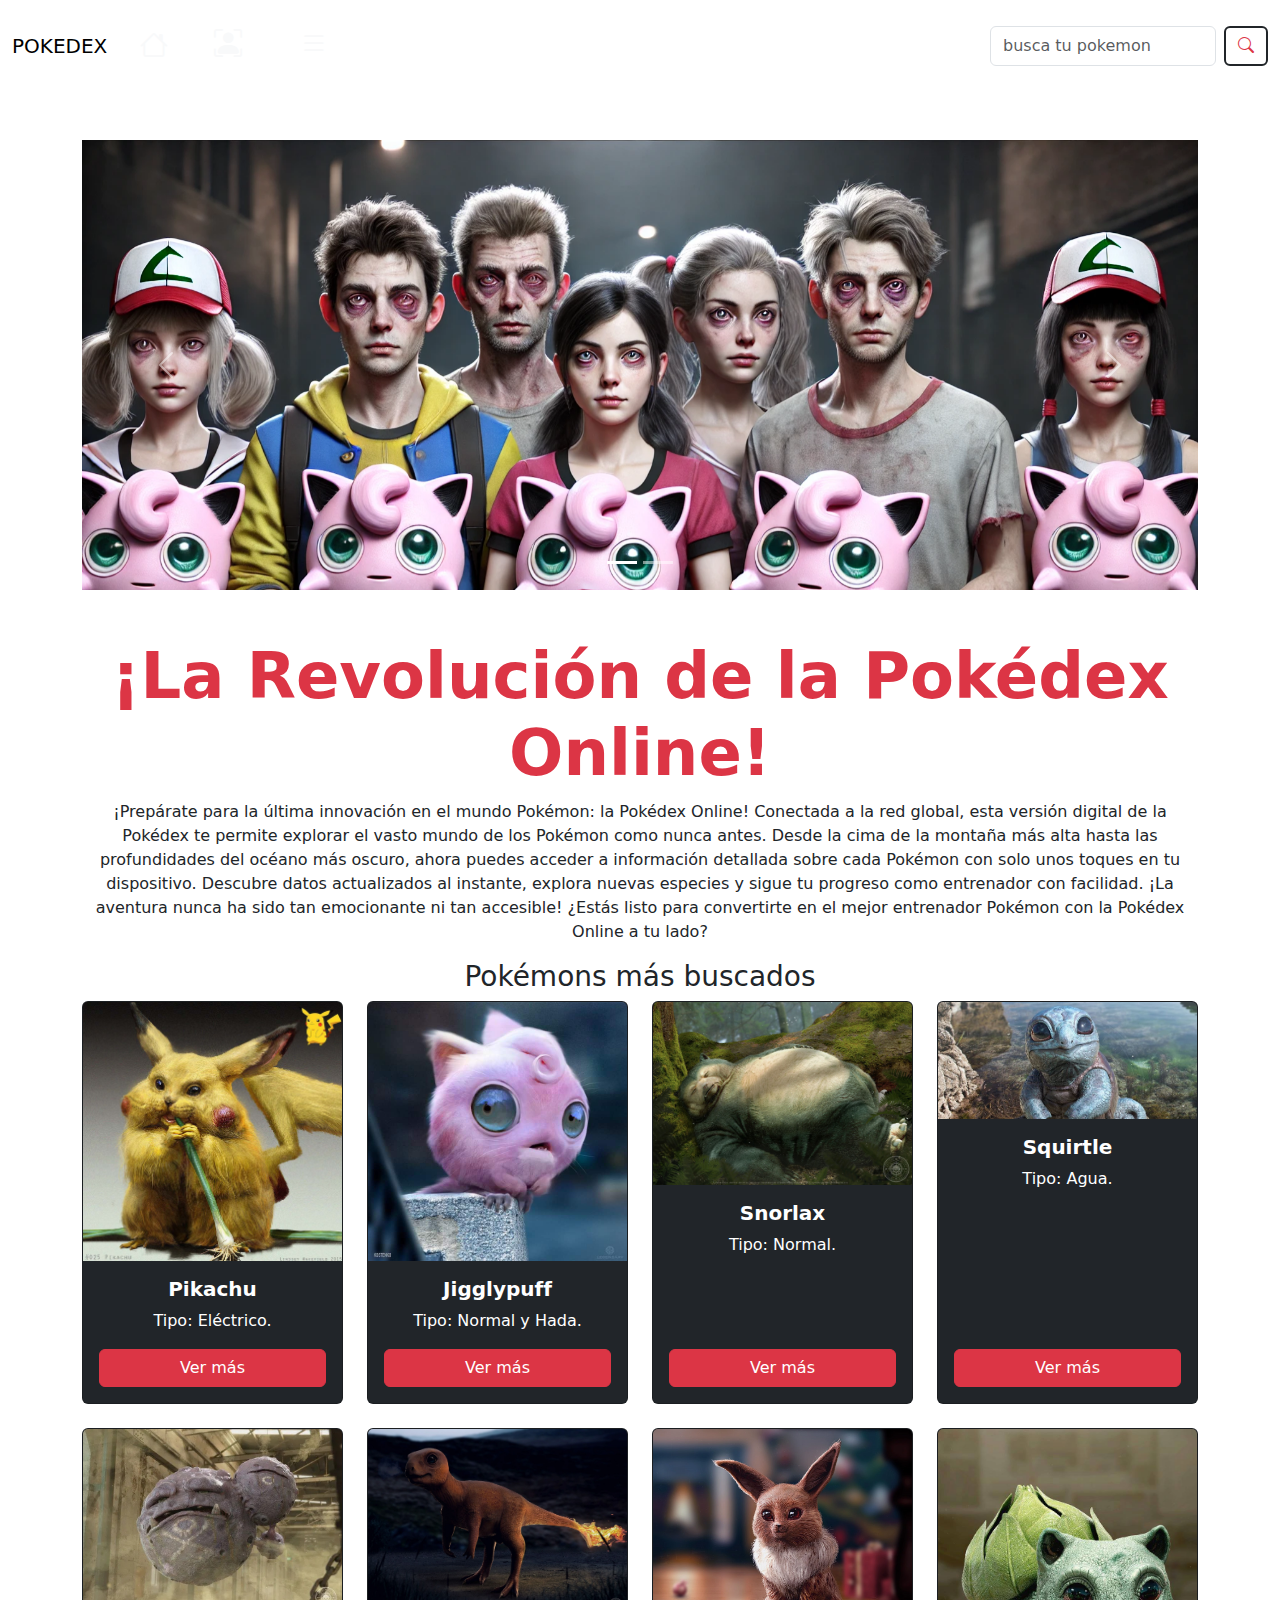
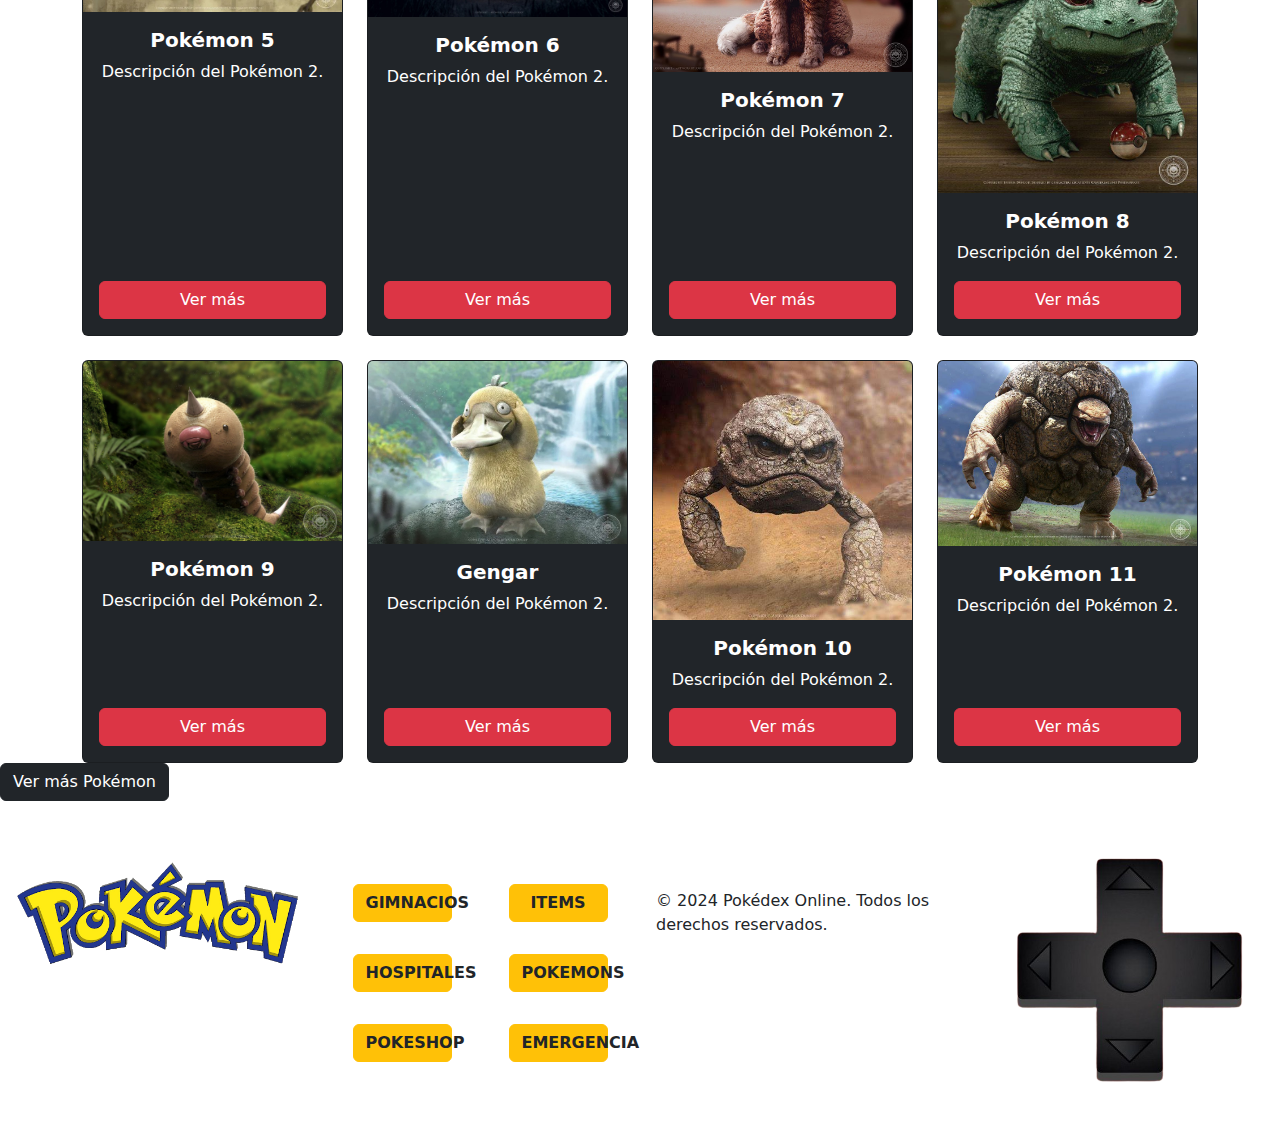
==== commit dcba0d5a: "version con estilos de las pag display" ====
--- a/PokeDex/index.html
+++ b/PokeDex/index.html
@@ -3,111 +3,193 @@
   <head>
     <meta charset="UTF-8" />
     <meta name="viewport" content="width=device-width, initial-scale=1.0" />
-    <meta name="description" content="Explora la Pokédex Online y descubre información detallada sobre todos los Pokémon. ¡Conviértete en el mejor entrenador!" />
-    <meta name="keywords" content="Pokédex, Pokémon, entrenador Pokémon, tipos de Pokémon, juegos de Pokémon" />
-    <meta name="author" content="Matias Delgado, Clemencia Palazzo Lobo, Valentina Palazzo Lobo, Santiago Rodriguez" />
-    <link rel="shortcut icon" href="./img/sobrenosotros/logo-pokemon.jpg" type="image/x-icon" />
-    <link href="https://cdn.jsdelivr.net/npm/bootstrap@5.3.3/dist/css/bootstrap.min.css" rel="stylesheet" integrity="sha384-QWTKZyjpPEjISv5WaRU9OFeRpok6YctnYmDr5pNlyT2bRjXh0JMhjY6hW+ALEwIH" crossorigin="anonymous" />
+    <meta
+      name="description"
+      content="Explora la Pokédex Online y descubre información detallada sobre todos los Pokémon. ¡Conviértete en el mejor entrenador!"
+    />
+    <meta
+      name="keywords"
+      content="Pokédex, Pokémon, entrenador Pokémon, tipos de Pokémon, juegos de Pokémon"
+    />
+    <meta
+      name="author"
+      content="Matias Delgado, Clemencia Palazzo Lobo, Valentina Palazzo Lobo, Santiago Rodriguez"
+    />
+    <link
+      rel="shortcut icon"
+      href="./img/sobrenosotros/logo-pokemon.jpg"
+      type="image/x-icon"
+    />
+    <link
+      href="https://cdn.jsdelivr.net/npm/bootstrap@5.3.3/dist/css/bootstrap.min.css"
+      rel="stylesheet"
+      integrity="sha384-QWTKZyjpPEjISv5WaRU9OFeRpok6YctnYmDr5pNlyT2bRjXh0JMhjY6hW+ALEwIH"
+      crossorigin="anonymous"
+    />
     <link rel="preconnect" href="https://fonts.googleapis.com" />
     <link rel="preconnect" href="https://fonts.gstatic.com" crossorigin />
-    <link href="https://fonts.googleapis.com/css2?family=Bungee+Hairline&display=swap" rel="stylesheet" />
-    <link rel="stylesheet" href="https://cdn.jsdelivr.net/npm/bootstrap-icons@1.11.3/font/bootstrap-icons.min.css" />
+    <link
+      href="https://fonts.googleapis.com/css2?family=Bungee+Hairline&display=swap"
+      rel="stylesheet"
+    />
+    <link
+      rel="stylesheet"
+      href="https://cdn.jsdelivr.net/npm/bootstrap-icons@1.11.3/font/bootstrap-icons.min.css"
+    />
     <link rel="stylesheet" href="./css/styleindex.css" />
     <title>POKEDEX</title>
-    
   </head>
   <body>
     <header id="arriba">
-      <nav class="navbar navbar-expand-lg bg-red d-lg-none d-md-none d-sm-block">
-        <div class="container-fluid">
-          <a class="navbar-brand" href="#">POKEDEX</a>
-          <button class="navbar-toggler" type="button" data-bs-toggle="collapse" data-bs-target="#navbarSupportedContent" aria-controls="navbarSupportedContent" aria-expanded="false" aria-label="Toggle navigation">
-            <span class="navbar-toggler-icon"></span>
+      <nav
+      class="navbar navbar-expand-lg bg-red d-lg-none d-md-none d-sm-block"
+    >
+      <div class="container-fluid">
+        <a class="navbar-brand" href="../index.html">POKEDEX</a>
+        <button
+          class="navbar-toggler"
+          type="button"
+          data-bs-toggle="collapse"
+          data-bs-target="#navbarSupportedContent"
+          aria-controls="navbarSupportedContent"
+          aria-expanded="false"
+          aria-label="Toggle navigation"
+        >
+          <span class="navbar-toggler-icon"></span>
+        </button>
+        <div class="collapse navbar-collapse" id="navbarSupportedContent">
+          <ul class="navbar-nav me-auto mb-2 mb-lg-0">
+            <li class="nav-item">
+              <a class="nav-link" aria-current="page" href="./index.html">Inicio</a>
+            </li>
+            <li class="nav-item">
+              <a class="nav-link" href="./pages/sobrenosotros.html">Sobre Nosotros</a>
+            </li>
+          </ul>
+          <form class="d-flex" role="search">
+            <input
+              class="form-control me-2 serchbar "
+              type="search"
+              placeholder="Search"
+              aria-label="Search"
+            />
+            <button class="btn btn-outline-danger" type="submit">
+              Search
+            </button>
+          </form>
+        </div>
+      </div>
+    </nav>
+    <nav
+    class="navbar navbar-expand-lg bg-red navbar-custom d-none d-md-block d-lg-block"
+  >
+    <div class="container-fluid">
+      <a class="navbar-brand bg-blue-button" href="./index.html">POKEDEX</a>
+      <button
+        class="navbar-toggler"
+        type="button"
+        data-bs-toggle="collapse"
+        data-bs-target="#navbarSupportedContent"
+        aria-controls="navbarSupportedContent"
+        aria-expanded="false"
+        aria-label="Toggle navigation"
+      >
+        <span class="navbar-toggler-icon"></span>
+      </button>
+      <div class="collapse navbar-collapse" id="navbarSupportedContent">
+        <ul class="navbar-nav me-auto mb-2 mb-lg-0">
+          <li class="nav-item bg-red-button btn p-2">
+            <a class="nav-link" aria-current="page" href="./index.html"
+              ><i class="bi bi-house fs-3 text-light"></i>
+            </a>
+          </li>
+          <li class="nav-item btn bg-green-button mx-2">
+            <a class="nav-link active" href="./pages/sobrenosotros.html"
+              ><i class="bi bi-person-bounding-box fs-3 text-light"></i>
+            </a>
+          </li>
+          <li class="nav-item btn bg-yellow-button mx-2">
+            <a class="nav-link" href="./pages/error404.html"
+              ><i class="bi bi-list fs-3 fw-bold text-light"></i>
+            </a>
+        </ul>
+        <form class="d-flex" role="search">
+          <input
+            class="form-control me-2 text-dark serchbar"
+            type="search"
+            placeholder="busca tu pokemon"
+            aria-label="Search"
+          />
+          <button
+            class="btn btn-outline-danger border border-2 border-dark"
+            type="submit"
+          >
+            <i class="bi bi-search"></i>
           </button>
-          <div class="collapse navbar-collapse" id="navbarSupportedContent">
-            <ul class="navbar-nav me-auto mb-2 mb-lg-0">
-              <li class="nav-item">
-                <a class="nav-link active" aria-current="page" href="#">Home</a>
-              </li>
-              <li class="nav-item">
-                <a class="nav-link" href="#">Link</a>
-              </li>
-              <li class="nav-item dropdown">
-                <a class="nav-link dropdown-toggle" href="#" role="button" data-bs-toggle="dropdown" aria-expanded="false">Dropdown</a>
-                <ul class="dropdown-menu">
-                  <li><a class="dropdown-item" href="#">Action</a></li>
-                  <li><a class="dropdown-item" href="#">Another action</a></li>
-                  <li><hr class="dropdown-divider" /></li>
-                  <li><a class="dropdown-item" href="#">Something else here</a></li>
-                </ul>
-              </li>
-              <li class="nav-item">
-                <a class="nav-link disabled" aria-disabled="true">Disabled</a>
-              </li>
-            </ul>
-            <form class="d-flex" role="search">
-              <input class="form-control me-2 serchbar" type="search" placeholder="Search" aria-label="Search" />
-              <button class="btn btn-outline-success" type="submit">Search</button>
-            </form>
-          </div>
-        </div>
-      </nav>
-      <nav class="navbar navbar-expand-lg bg-red navbar-custom d-none d-md-block d-lg-block">
-        <div class="container-fluid">
-          <a class="navbar-brand bg-blue-button" href="index.html">POKEDEX</a>
-          <button class="navbar-toggler" type="button" data-bs-toggle="collapse" data-bs-target="#navbarSupportedContent" aria-controls="navbarSupportedContent" aria-expanded="false" aria-label="Toggle navigation">
-            <span class="navbar-toggler-icon"></span>
-          </button>
-          <div class="collapse navbar-collapse" id="navbarSupportedContent">
-            <ul class="navbar-nav me-auto mb-2 mb-lg-0">
-              <li class="nav-item bg-red-button btn p-2">
-                <a class="nav-link active" aria-current="page" href="#"><i class="bi bi-house fs-3 text-light"></i></a>
-              </li>
-              <li class="nav-item btn bg-green-button mx-2">
-                <a class="nav-link" href="#"><i class="bi bi-person-bounding-box fs-3 text-light"></i></a>
-              </li>
-              <li class="nav-item dropdown btn bg-yellow-button rounded-circle mx-2">
-                <a class="nav-link dropdown-toggle" role="button" data-bs-toggle="dropdown" aria-expanded="false"><i class="bi bi-list fs-3 fw-bold text-light"></i></a>
-                <ul class="dropdown-menu">
-                  <li><a class="dropdown-item" href="#">TIPO TIERRA</a></li>
-                  <li><hr class="dropdown-divider" /></li>
-                  <li><a class="dropdown-item" href="#">GIMNACIOS</a></li>
-                </ul>
-              </li>
-            </ul>
-            <form class="d-flex" role="search">
-              <input class="form-control me-2 text-dark" type="search" placeholder="busca tu pokemon" aria-label="Search" />
-              <button class="btn btn-danger border border-2 border-dark" type="submit">
-                <i class="bi bi-search"></i>
-              </button>
-            </form>
-          </div>
-        </div>
-      </nav>
+        </form>
+      </div>
+    </div>
+  </nav>
     </header>
     <main>
       <section class="container my-5">
-        <div id="carouselExampleCaptions" class="carousel slide" style="height: 50vh; overflow: hidden">
+        <div
+          id="carouselExampleCaptions"
+          class="carousel slide"
+          style="height: 50vh; overflow: hidden"
+        >
           <div class="carousel-indicators">
-            <button type="button" data-bs-target="#carouselExampleCaptions" data-bs-slide-to="0" class="active" aria-current="true" aria-label="Slide 1"></button>
-            <button type="button" data-bs-target="#carouselExampleCaptions" data-bs-slide-to="1" aria-label="Slide 2"></button>
+            <button
+              type="button"
+              data-bs-target="#carouselExampleCaptions"
+              data-bs-slide-to="0"
+              class="active"
+              aria-current="true"
+              aria-label="Slide 1"
+            ></button>
+            <button
+              type="button"
+              data-bs-target="#carouselExampleCaptions"
+              data-bs-slide-to="1"
+              aria-label="Slide 2"
+            ></button>
           </div>
           <div class="carousel-inner">
             <div class="carousel-item active">
-              <img src="./imgindex/imagengenrada.jpg" class="d-block w-100 object-fit-contain foto-c" alt="..." style="height: 100%" />
+              <img
+                src="./imgindex/imagengenrada.jpg"
+                class="d-block w-100 object-fit-contain foto-c"
+                alt="..."
+                style="height: 100%"
+              />
               <div class="carousel-caption d-none d-md-block">
                 <h5>POKEDEX ONLINE</h5>
               </div>
             </div>
             <div class="carousel-item">
-              <img src="./imgindex/equipoRoket.webp" class="d-block w-100 foto-c" alt="..." style="height: 100%" />
+              <img
+                src="./imgindex/equipoRoket.webp"
+                class="d-block w-100 foto-c"
+                alt="..."
+                style="height: 100%"
+              />
             </div>
           </div>
-          <button class="carousel-control-prev" type="button" data-bs-target="#carouselExampleCaptions" data-bs-slide="prev">
+          <button
+            class="carousel-control-prev"
+            type="button"
+            data-bs-target="#carouselExampleCaptions"
+            data-bs-slide="prev"
+          >
             <span class="carousel-control-prev-icon" aria-hidden="true"></span>
             <span class="visually-hidden">Previous</span>
           </button>
-          <button class="carousel-control-next" type="button" data-bs-target="#carouselExampleCaptions" data-bs-slide="next">
+          <button
+            class="carousel-control-next"
+            type="button"
+            data-bs-target="#carouselExampleCaptions"
+            data-bs-slide="next"
+          >
             <span class="carousel-control-next-icon" aria-hidden="true"></span>
             <span class="visually-hidden">Next</span>
           </button>
@@ -118,8 +200,17 @@
           <h1 class="display-3 fw-bold text-danger">
             ¡La Revolución de la Pokédex Online!
           </h1>
-          <p class="text-white">
-            ¡Prepárate para la última innovación en el mundo Pokémon: la Pokédex Online! Conectada a la red global, esta versión digital de la Pokédex te permite explorar el vasto mundo de los Pokémon como nunca antes. Desde la cima de la montaña más alta hasta las profundidades del océano más oscuro, ahora puedes acceder a información detallada sobre cada Pokémon con solo unos toques en tu dispositivo. Descubre datos actualizados al instante, explora nuevas especies y sigue tu progreso como entrenador con facilidad. ¡La aventura nunca ha sido tan emocionante ni tan accesible! ¿Estás listo para convertirte en el mejor entrenador Pokémon con la Pokédex Online a tu lado?
+          <p>
+            ¡Prepárate para la última innovación en el mundo Pokémon: la Pokédex
+            Online! Conectada a la red global, esta versión digital de la
+            Pokédex te permite explorar el vasto mundo de los Pokémon como nunca
+            antes. Desde la cima de la montaña más alta hasta las profundidades
+            del océano más oscuro, ahora puedes acceder a información detallada
+            sobre cada Pokémon con solo unos toques en tu dispositivo. Descubre
+            datos actualizados al instante, explora nuevas especies y sigue tu
+            progreso como entrenador con facilidad. ¡La aventura nunca ha sido
+            tan emocionante ni tan accesible! ¿Estás listo para convertirte en
+            el mejor entrenador Pokémon con la Pokédex Online a tu lado?
           </p>
         </article>
         <article>
@@ -127,177 +218,260 @@
           <div class="row row-cols-1 row-cols-md-2 row-cols-lg-4 g-4">
             <div class="col">
               <div class="card pokemon-card h-100 bg-dark text-white">
-                <img src="./imgindex/pikachurealista.jpg" class="card-img-top" alt="..." />
+                <img
+                  src="./imgindex/pikachurealista.jpg"
+                  class="card-img-top"
+                  alt="..."
+                />
                 <div class="card-body d-flex flex-column">
                   <h5 class="card-title fw-bolder">Pikachu</h5>
-                  <p class="card-text">Numero en la Pokedex: #025.</p>
-                  <p>Tipo: Eléctrico.</p>
-                  <a href="#" class="btn btn-danger mt-auto">Ver más</a>
-                </div>
-              </div>
-            </div>
-            <div class="col">
-              <div class="card pokemon-card h-100 bg-dark text-white">
-                <img src="./imgindex/jigglypuff.jpg" class="card-img-top" alt="..." />
+                  <p class="card-text">Tipo: Eléctrico.</p>
+                  <a href="#" class="btn btn-danger mt-auto">Ver más</a>
+                </div>
+              </div>
+            </div>
+            <div class="col">
+              <div class="card pokemon-card h-100 bg-dark text-white">
+                <img
+                  src="./imgindex/jigglypuff.jpg"
+                  class="card-img-top"
+                  alt="..."
+                />
                 <div class="card-body d-flex flex-column">
                   <h5 class="card-title fw-bolder">Jigglypuff</h5>
-                  <p class="card-text">Numero en la Pokedex: #039.</p>
-                  <p>Tipo: Normal y Hada</p>
-                  <a href="#" class="btn btn-danger mt-auto">Ver más</a>
-                </div>
-              </div>
-            </div>
-            <div class="col">
-              <div class="card pokemon-card h-100 bg-dark text-white">
-                <img src="./imgindex/Snorlax.jpg" class="card-img-top" alt="..." />
+                  <p class="card-text">Tipo: Normal y Hada.</p>
+                  <a href="#" class="btn btn-danger mt-auto">Ver más</a>
+                </div>
+              </div>
+            </div>
+            <div class="col">
+              <div class="card pokemon-card h-100 bg-dark text-white">
+                <img
+                  src="./imgindex/Snorlax.jpg"
+                  class="card-img-top"
+                  alt="..."
+                />
                 <div class="card-body d-flex flex-column">
                   <h5 class="card-title fw-bolder">Snorlax</h5>
-                  <p class="card-text">Numero en la Pokedex: #143.</p>
-                  <p>Tipo: Normal</p>
-                  <a href="#" class="btn btn-danger mt-auto">Ver más</a>
-                </div>
-              </div>
-            </div>
-            <div class="col">
-              <div class="card pokemon-card h-100 bg-dark text-white">
-                <img src="./imgindex/squirtle.jpg" class="card-img-top" alt="..." />
+                  <p class="card-text">Tipo: Normal.</p>
+                  <a href="#" class="btn btn-danger mt-auto">Ver más</a>
+                </div>
+              </div>
+            </div>
+            <div class="col">
+              <div class="card pokemon-card h-100 bg-dark text-white">
+                <img
+                  src="./imgindex/squirtle.jpg"
+                  class="card-img-top"
+                  alt="..."
+                />
                 <div class="card-body d-flex flex-column">
                   <h5 class="card-title fw-bolder">Squirtle</h5>
-                  <p class="card-text">Numero en la Pokedex: #003.</p>
-                  <p>Tipo: Agua</p>
-                  <a href="#" class="btn btn-danger mt-auto">Ver más</a>
-                </div>
-              </div>
-            </div>
-            <div class="col">
-              <div class="card pokemon-card h-100 bg-dark text-white">
-                <img src="./imgindex/Imagen de WhatsApp 2024-07-01 a las 21.12.14_94a807b0.jpg" class="card-img-top" alt="..." />
-                <div class="card-body d-flex flex-column">
-                  <h5 class="card-title fw-bolder">Weezing</h5>
-                  <p class="card-text">Numero en Pokedex: #110.</p>
-                  <p>Tipo: Veneneo</p>
-                  <a href="#" class="btn btn-danger mt-auto">Ver más</a>
-                </div>
-              </div>
-            </div>
-            <div class="col">
-              <div class="card pokemon-card h-100 bg-dark text-white">
-                <img src="./imgindex/Imagen de WhatsApp 2024-07-01 a las 21.12.13_e9db5b93.jpg" class="card-img-top" alt="..." />
-                <div class="card-body d-flex flex-column">
-                  <h5 class="card-title fw-bolder">Charmander</h5>
-                  <p class="card-text ">Numero en Pokedex: #002.</p>
-                  <p>Tipo: Fuego</p>
-                  <a href="#" class="btn btn-danger mt-auto">Ver más</a>
-                </div>
-              </div>
-            </div>
-            <div class="col">
-              <div class="card pokemon-card h-100 bg-dark text-white">
-                <img src="./imgindex/everealista.jpg" class="card-img-top" alt="..." />
-                <div class="card-body d-flex flex-column">
-                  <h5 class="card-title fw-bolder">Eevee</h5>
-                  <p class="card-text">Numero en Pokedex: #133.</p>
-                  <p>Tipo: Normal</p>
-                  <a href="#" class="btn btn-danger mt-auto">Ver más</a>
-                </div>
-              </div>
-            </div>
-            <div class="col">
-              <div class="card pokemon-card h-100 bg-dark text-white">
-                <img src="./imgindex/bulbasaur.jpg" class="card-img-top" alt="..." />
-                <div class="card-body d-flex flex-column">
-                  <h5 class="card-title fw-bolder">Bulbasaur</h5>
-                  <p class="card-text">Numero en Pokedex: #001.</p>
-                  <p>Tipo: Planta</p>
-                  <a href="#" class="btn btn-danger mt-auto">Ver más</a>
-                </div>
-              </div>
-            </div>
-            <div class="col">
-              <div class="card pokemon-card h-100 bg-dark text-white">
-                <img src="./imgindex/bichorealista.jpg" class="card-img-top" alt="..." />
-                <div class="card-body d-flex flex-column">
-                  <h5 class="card-title fw-bolder">Weeldle</h5>
-                  <p class="card-text">Numero en Pokedex: #013.</p>
-                  <p>Tipo: Bicho y Veneno</p>
-                  <a href="#" class="btn btn-danger mt-auto">Ver más</a>
-                </div>
-              </div>
-            </div>
-            <div class="col">
-              <div class="card pokemon-card h-100 bg-dark text-white">
-                <img src="./imgindex/patorealista.jpg" class="card-img-top" alt="..." />
-                <div class="card-body d-flex flex-column">
-                  <h5 class="card-title fw-bolder">Psyduk</h5>
-                  <p class="card-text">Numero en Pokedex: #054.</p>
-                  <p>Tipo: Agua</p>
-                  <a href="#" class="btn btn-danger mt-auto">Ver más</a>
-                </div>
-              </div>
-            </div>
-            <div class="col">
-              <div class="card pokemon-card h-100 bg-dark text-white">
-                <img src="./imgindex/piedrarealista.jpg" class="card-img-top" alt="..." />
-                <div class="card-body d-flex flex-column">
-                  <h5 class="card-title fw-bolder">Geodude</h5>
-                  <p class="card-text">Numero en Pokedex: #074.</p>
-                  <p>Tipo: Roca y Piedra</p>
-                  <a href="#" class="btn btn-danger mt-auto">Ver más</a>
-                </div>
-              </div>
-            </div>
-            <div class="col">
-              <div class="card pokemon-card h-100 bg-dark text-white">
-                <img src="./imgindex/Gengar.jpg" class="card-img-top" alt="..." />
+                  <p class="card-text">Tipo: Agua.</p>
+                  <a href="#" class="btn btn-danger mt-auto">Ver más</a>
+                </div>
+              </div>
+            </div>
+            <div class="col">
+              <div class="card pokemon-card h-100 bg-dark text-white">
+                <img
+                  src="./imgindex/Imagen de WhatsApp 2024-07-01 a las 21.12.14_94a807b0.jpg"
+                  class="card-img-top"
+                  alt="..."
+                />
+                <div class="card-body d-flex flex-column">
+                  <h5 class="card-title fw-bolder">Pokémon 5</h5>
+                  <p class="card-text">Descripción del Pokémon 2.</p>
+                  <a href="#" class="btn btn-danger mt-auto">Ver más</a>
+                </div>
+              </div>
+            </div>
+            <div class="col">
+              <div class="card pokemon-card h-100 bg-dark text-white">
+                <img
+                  src="./imgindex/Imagen de WhatsApp 2024-07-01 a las 21.12.13_e9db5b93.jpg"
+                  class="card-img-top"
+                  alt="..."
+                />
+                <div class="card-body d-flex flex-column">
+                  <h5 class="card-title fw-bolder">Pokémon 6</h5>
+                  <p class="card-text">Descripción del Pokémon 2.</p>
+                  <a href="#" class="btn btn-danger mt-auto">Ver más</a>
+                </div>
+              </div>
+            </div>
+            <div class="col">
+              <div class="card pokemon-card h-100 bg-dark text-white">
+                <img
+                  src="./imgindex/everealista.jpg"
+                  class="card-img-top"
+                  alt="..."
+                />
+                <div class="card-body d-flex flex-column">
+                  <h5 class="card-title fw-bolder">Pokémon 7</h5>
+                  <p class="card-text">Descripción del Pokémon 2.</p>
+                  <a href="#" class="btn btn-danger mt-auto">Ver más</a>
+                </div>
+              </div>
+            </div>
+            <div class="col">
+              <div class="card pokemon-card h-100 bg-dark text-white">
+                <img
+                  src="./imgindex/bulbasaur.jpg"
+                  class="card-img-top"
+                  alt="..."
+                />
+                <div class="card-body d-flex flex-column">
+                  <h5 class="card-title fw-bolder">Pokémon 8</h5>
+                  <p class="card-text">Descripción del Pokémon 2.</p>
+                  <a href="#" class="btn btn-danger mt-auto">Ver más</a>
+                </div>
+              </div>
+            </div>
+            <div class="col">
+              <div class="card pokemon-card h-100 bg-dark text-white">
+                <img
+                  src="./imgindex/bichorealista.jpg"
+                  class="card-img-top"
+                  alt="..."
+                />
+                <div class="card-body d-flex flex-column">
+                  <h5 class="card-title fw-bolder">Pokémon 9</h5>
+                  <p class="card-text">Descripción del Pokémon 2.</p>
+                  <a href="#" class="btn btn-danger mt-auto">Ver más</a>
+                </div>
+              </div>
+            </div>
+            <div class="col">
+              <div class="card pokemon-card h-100 bg-dark text-white">
+                <img
+                  src="./imgindex/patorealista.jpg"
+                  class="card-img-top"
+                  alt="..."
+                />
                 <div class="card-body d-flex flex-column">
                   <h5 class="card-title fw-bolder">Gengar</h5>
-                  <p class="card-text">Numero en Pokedex: #094.</p>
-                  <p>Tipo: Fantasma y Veneno</p>
+                  <p class="card-text">Descripción del Pokémon 2.</p>
+                  <a href="#" class="btn btn-danger mt-auto">Ver más</a>
+                </div>
+              </div>
+            </div>
+            <div class="col">
+              <div class="card pokemon-card h-100 bg-dark text-white">
+                <img
+                  src="./imgindex/piedrarealista.jpg"
+                  class="card-img-top"
+                  alt="..."
+                />
+                <div class="card-body d-flex flex-column">
+                  <h5 class="card-title fw-bolder">Pokémon 10</h5>
+                  <p class="card-text">Descripción del Pokémon 2.</p>
+                  <a href="#" class="btn btn-danger mt-auto">Ver más</a>
+                </div>
+              </div>
+            </div>
+            <div class="col">
+              <div class="card pokemon-card h-100 bg-dark text-white">
+                <img
+                  src="./imgindex/golem.jpg"
+                  class="card-img-top"
+                  alt="..."
+                />
+                <div class="card-body d-flex flex-column">
+                  <h5 class="card-title fw-bolder">Pokémon 11</h5>
+                  <p class="card-text">Descripción del Pokémon 2.</p>
                   <a href="#" class="btn btn-danger mt-auto">Ver más</a>
                 </div>
               </div>
             </div>
           </div>
         </article>
-      
+      </section>
+      <section class="diagonal-bg">
+        <div class="diagonal-content">
+          <a href="#" class="btn btn-dark">Ver más Pokémon</a>
+        </div>
+      </section>
     </main>
     <footer class="bg-red mt-4 container-fluid">
       <div class="row no-gutters">
         <div class="col-12 col-md-6 col-lg-3 p-3 fw-bolder fs-5">
-          <img class="boton-footer w-100" src="./img/sobrenosotros/Pokémon-Com-Fundo-Transparente.png" alt="logo de pokemon" />
-        </div>
-        <div class="col-12 col-md-6 col-lg-3 p-3 footer-text d-flex justify-content-center align-items-center">
+          <img
+            class="boton-footer w-100"
+            src="./img/sobrenosotros/Pokémon-Com-Fundo-Transparente.png"
+            alt="logo de pokemon"
+          />
+        </div>
+        <div
+          class="col-12 col-md-6 col-lg-3 p-3 footer-text d-flex justify-content-center align-items-center"
+        >
           <div class="row">
             <div class="col-6 text-center mb-3">
-              <a href="./PAGES/error404.html" class="btn btn-warning w-75 text-dark fw-bolder">GIMNACIOS</a>
+              <a
+                href="./PAGES/error404.html"
+                class="btn btn-warning w-75 text-dark fw-bolder"
+                >GIMNACIOS</a
+              >
             </div>
             <div class="col-6 text-center mb-3">
-              <a href="./PAGES/error404.html" class="btn btn-warning w-75 text-dark fw-bolder">ITEMS</a>
+              <a
+                href="./PAGES/error404.html"
+                class="btn btn-warning w-75 text-dark fw-bolder"
+                >ITEMS</a
+              >
             </div>
             <div class="col-6 text-center my-3">
-              <a href="./PAGES/error404.html" class="btn btn-warning w-75 text-dark fw-bolder">HOSPITALES</a>
+              <a
+                href="./PAGES/error404.html"
+                class="btn btn-warning w-75 text-dark fw-bolder"
+                >HOSPITALES</a
+              >
             </div>
             <div class="col-6 text-center my-3">
-              <a href="./PAGES/error404.html" class="btn btn-warning w-75 text-dark fw-bolder">POKEMONS</a>
+              <a
+                href="./PAGES/error404.html"
+                class="btn btn-warning w-75 text-dark fw-bolder"
+                >POKEMONS</a
+              >
             </div>
             <div class="col-6 text-center my-3">
-              <a href="./PAGES/error404.html" class="btn btn-warning w-75 text-dark fw-bolder">POKESHOP</a>
+              <a
+                href="./PAGES/error404.html"
+                class="btn btn-warning w-75 text-dark fw-bolder"
+                >POKESHOP</a
+              >
             </div>
             <div class="col-6 text-center my-3">
-              <a href="./PAGES/error404.html" class="btn btn-warning w-75 text-dark fw-bolder">EMERGENCIA</a>
+              <a
+                href="./PAGES/error404.html"
+                class="btn btn-warning w-75 text-dark fw-bolder"
+                >EMERGENCIA</a
+              >
             </div>
           </div>
         </div>
-        <div class="col-12 col-md-6 col-lg-3 p-3 footer-text d-flex justify-content-center">
+        <div
+          class="col-12 col-md-6 col-lg-3 p-3 footer-text d-flex justify-content-center"
+        >
           <div class="imagen-footer-pantalla w-100 h-75 mt-5">
-            <p class="texto-sobre-imagen-footer">© 2024 Pokédex Online. Todos los derechos reservados.</p>
+            <p class="texto-sobre-imagen-footer">
+              © 2024 Pokédex Online. Todos los derechos reservados.
+            </p>
           </div>
         </div>
         <div class="col-12 col-md-6 col-lg-3 p-3 text-center">
-          <img src="./img/sobrenosotros/boton-footer.png" class="boton-footer w-100" alt="botón de joystick" />
+          <img
+            src="./img/sobrenosotros/boton-footer.png"
+            class="boton-footer w-100"
+            alt="botón de joystick"
+          />
         </div>
       </div>
     </footer>
-    <script src="https://cdn.jsdelivr.net/npm/bootstrap@5.3.3/dist/js/bootstrap.bundle.min.js" integrity="sha384-YvpcrYf0tY3lHB60NNkmXc5s9fDVZLESaAA55NDzOxhy9GkcIdslK1eN7N6jIeHz" crossorigin="anonymous"></script>
+    <script
+      src="https://cdn.jsdelivr.net/npm/bootstrap@5.3.3/dist/js/bootstrap.bundle.min.js"
+      integrity="sha384-YvpcrYf0tY3lHB60NNkmXc5s9fDVZLESaAA55NDzOxhy9GkcIdslK1eN7N6jIeHz"
+      crossorigin="anonymous"
+    ></script>
   </body>
 </html>
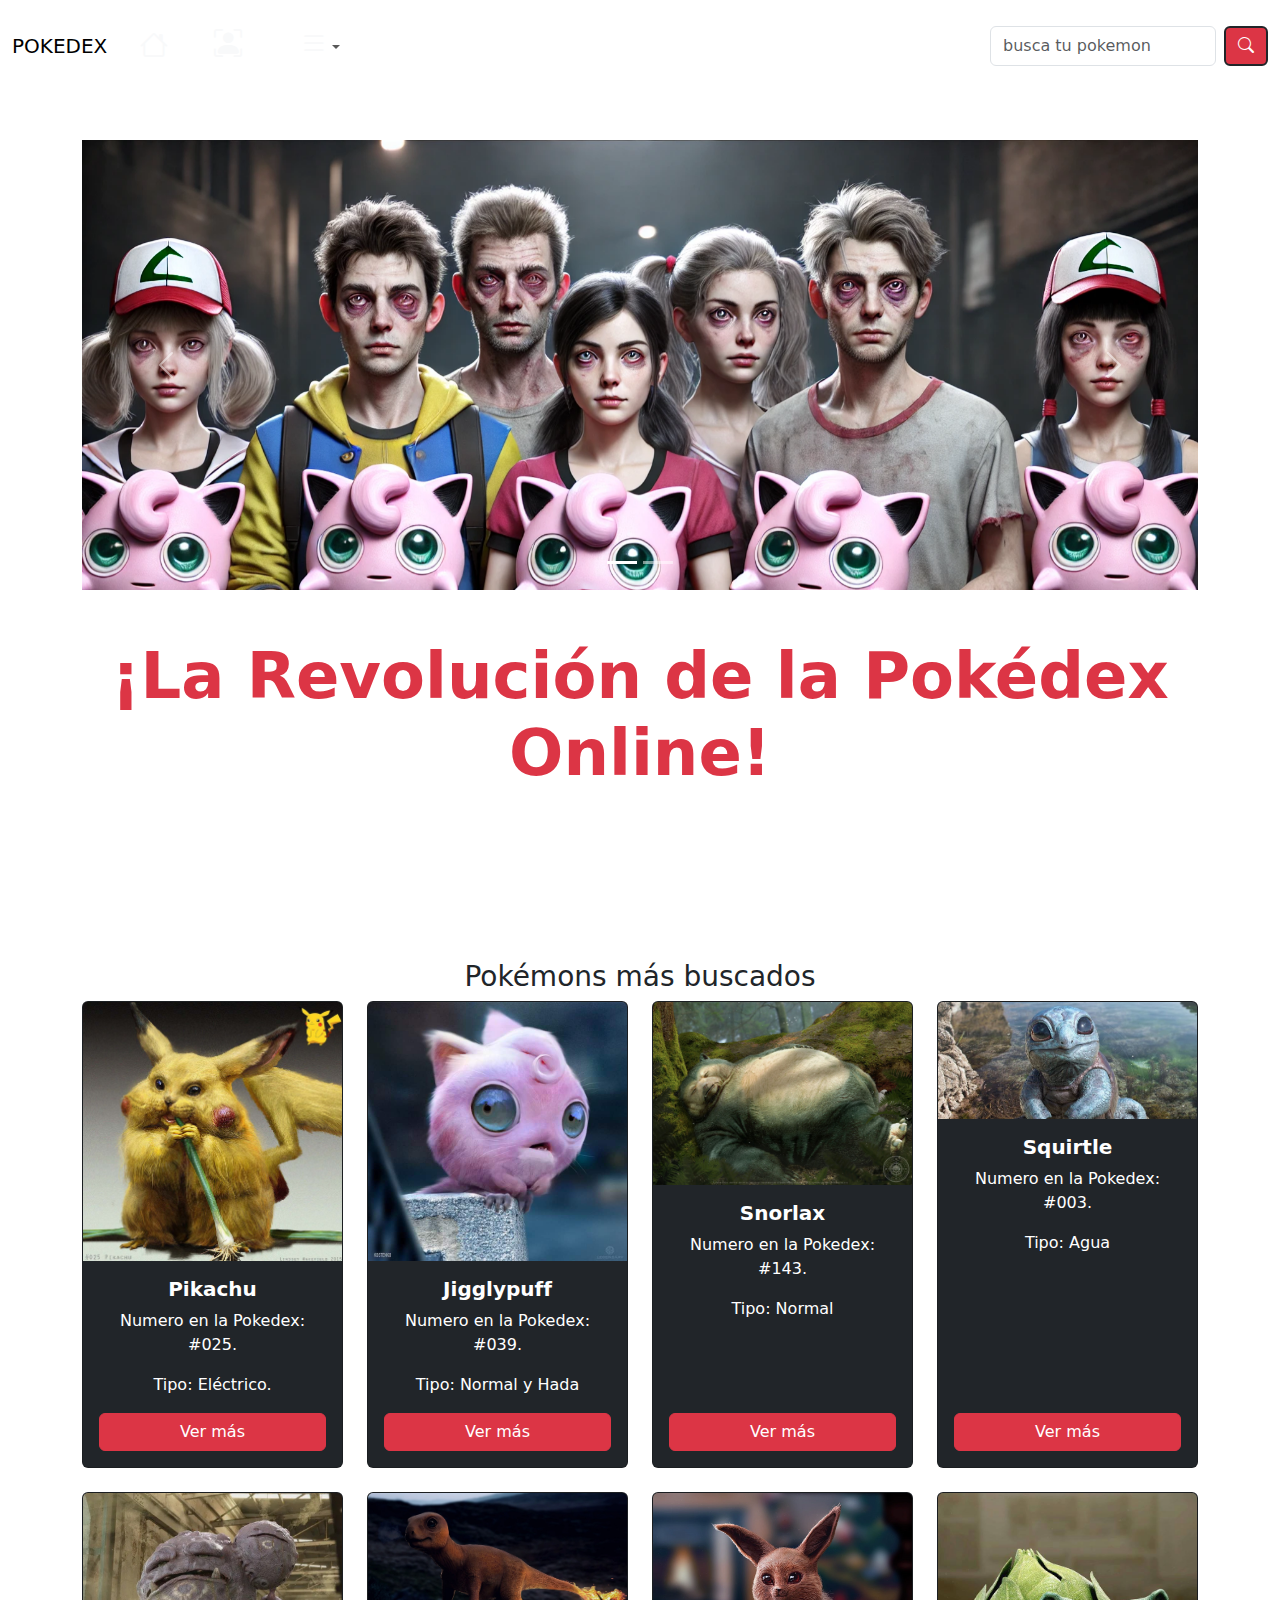
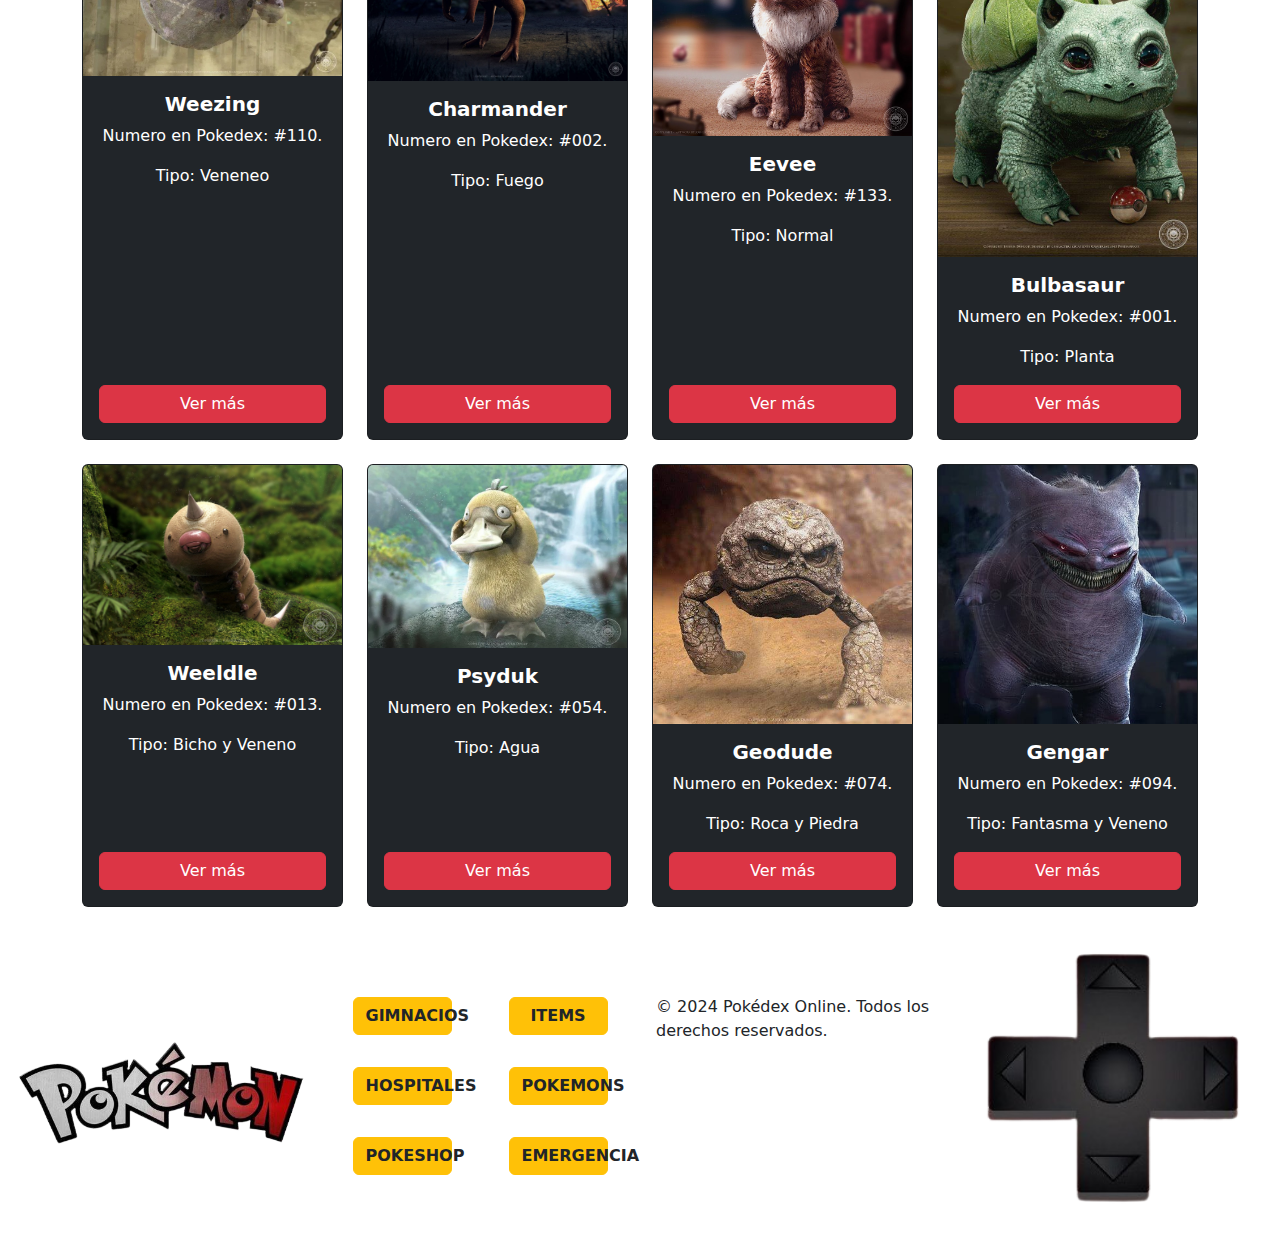
==== commit 5a0df23e: "HTML/CSS" ====
--- a/PokeDex/index.html
+++ b/PokeDex/index.html
@@ -3,193 +3,111 @@
   <head>
     <meta charset="UTF-8" />
     <meta name="viewport" content="width=device-width, initial-scale=1.0" />
-    <meta
-      name="description"
-      content="Explora la Pokédex Online y descubre información detallada sobre todos los Pokémon. ¡Conviértete en el mejor entrenador!"
-    />
-    <meta
-      name="keywords"
-      content="Pokédex, Pokémon, entrenador Pokémon, tipos de Pokémon, juegos de Pokémon"
-    />
-    <meta
-      name="author"
-      content="Matias Delgado, Clemencia Palazzo Lobo, Valentina Palazzo Lobo, Santiago Rodriguez"
-    />
-    <link
-      rel="shortcut icon"
-      href="./img/sobrenosotros/logo-pokemon.jpg"
-      type="image/x-icon"
-    />
-    <link
-      href="https://cdn.jsdelivr.net/npm/bootstrap@5.3.3/dist/css/bootstrap.min.css"
-      rel="stylesheet"
-      integrity="sha384-QWTKZyjpPEjISv5WaRU9OFeRpok6YctnYmDr5pNlyT2bRjXh0JMhjY6hW+ALEwIH"
-      crossorigin="anonymous"
-    />
+    <meta name="description" content="Explora la Pokédex Online y descubre información detallada sobre todos los Pokémon. ¡Conviértete en el mejor entrenador!" />
+    <meta name="keywords" content="Pokédex, Pokémon, entrenador Pokémon, tipos de Pokémon, juegos de Pokémon" />
+    <meta name="author" content="Matias Delgado, Clemencia Palazzo Lobo, Valentina Palazzo Lobo, Santiago Rodriguez" />
+    <link rel="shortcut icon" href="./img/pokebola-removebg-preview.png" type="image/x-icon" />
+    <link href="https://cdn.jsdelivr.net/npm/bootstrap@5.3.3/dist/css/bootstrap.min.css" rel="stylesheet" integrity="sha384-QWTKZyjpPEjISv5WaRU9OFeRpok6YctnYmDr5pNlyT2bRjXh0JMhjY6hW+ALEwIH" crossorigin="anonymous" />
     <link rel="preconnect" href="https://fonts.googleapis.com" />
     <link rel="preconnect" href="https://fonts.gstatic.com" crossorigin />
-    <link
-      href="https://fonts.googleapis.com/css2?family=Bungee+Hairline&display=swap"
-      rel="stylesheet"
-    />
-    <link
-      rel="stylesheet"
-      href="https://cdn.jsdelivr.net/npm/bootstrap-icons@1.11.3/font/bootstrap-icons.min.css"
-    />
+    <link href="https://fonts.googleapis.com/css2?family=Bungee+Hairline&display=swap" rel="stylesheet" />
+    <link rel="stylesheet" href="https://cdn.jsdelivr.net/npm/bootstrap-icons@1.11.3/font/bootstrap-icons.min.css" />
     <link rel="stylesheet" href="./css/styleindex.css" />
     <title>POKEDEX</title>
+    
   </head>
   <body>
     <header id="arriba">
-      <nav
-      class="navbar navbar-expand-lg bg-red d-lg-none d-md-none d-sm-block"
-    >
-      <div class="container-fluid">
-        <a class="navbar-brand" href="../index.html">POKEDEX</a>
-        <button
-          class="navbar-toggler"
-          type="button"
-          data-bs-toggle="collapse"
-          data-bs-target="#navbarSupportedContent"
-          aria-controls="navbarSupportedContent"
-          aria-expanded="false"
-          aria-label="Toggle navigation"
-        >
-          <span class="navbar-toggler-icon"></span>
-        </button>
-        <div class="collapse navbar-collapse" id="navbarSupportedContent">
-          <ul class="navbar-nav me-auto mb-2 mb-lg-0">
-            <li class="nav-item">
-              <a class="nav-link" aria-current="page" href="./index.html">Inicio</a>
-            </li>
-            <li class="nav-item">
-              <a class="nav-link" href="./pages/sobrenosotros.html">Sobre Nosotros</a>
-            </li>
-          </ul>
-          <form class="d-flex" role="search">
-            <input
-              class="form-control me-2 serchbar "
-              type="search"
-              placeholder="Search"
-              aria-label="Search"
-            />
-            <button class="btn btn-outline-danger" type="submit">
-              Search
-            </button>
-          </form>
-        </div>
-      </div>
-    </nav>
-    <nav
-    class="navbar navbar-expand-lg bg-red navbar-custom d-none d-md-block d-lg-block"
-  >
-    <div class="container-fluid">
-      <a class="navbar-brand bg-blue-button" href="./index.html">POKEDEX</a>
-      <button
-        class="navbar-toggler"
-        type="button"
-        data-bs-toggle="collapse"
-        data-bs-target="#navbarSupportedContent"
-        aria-controls="navbarSupportedContent"
-        aria-expanded="false"
-        aria-label="Toggle navigation"
-      >
-        <span class="navbar-toggler-icon"></span>
-      </button>
-      <div class="collapse navbar-collapse" id="navbarSupportedContent">
-        <ul class="navbar-nav me-auto mb-2 mb-lg-0">
-          <li class="nav-item bg-red-button btn p-2">
-            <a class="nav-link" aria-current="page" href="./index.html"
-              ><i class="bi bi-house fs-3 text-light"></i>
-            </a>
-          </li>
-          <li class="nav-item btn bg-green-button mx-2">
-            <a class="nav-link active" href="./pages/sobrenosotros.html"
-              ><i class="bi bi-person-bounding-box fs-3 text-light"></i>
-            </a>
-          </li>
-          <li class="nav-item btn bg-yellow-button mx-2">
-            <a class="nav-link" href="./pages/error404.html"
-              ><i class="bi bi-list fs-3 fw-bold text-light"></i>
-            </a>
-        </ul>
-        <form class="d-flex" role="search">
-          <input
-            class="form-control me-2 text-dark serchbar"
-            type="search"
-            placeholder="busca tu pokemon"
-            aria-label="Search"
-          />
-          <button
-            class="btn btn-outline-danger border border-2 border-dark"
-            type="submit"
-          >
-            <i class="bi bi-search"></i>
+      <nav class="navbar navbar-expand-lg bg-red d-lg-none d-md-none d-sm-block">
+        <div class="container-fluid">
+          <a class="navbar-brand" href="#">POKEDEX</a>
+          <button class="navbar-toggler" type="button" data-bs-toggle="collapse" data-bs-target="#navbarSupportedContent" aria-controls="navbarSupportedContent" aria-expanded="false" aria-label="Toggle navigation">
+            <span class="navbar-toggler-icon"></span>
           </button>
-        </form>
-      </div>
-    </div>
-  </nav>
+          <div class="collapse navbar-collapse" id="navbarSupportedContent">
+            <ul class="navbar-nav me-auto mb-2 mb-lg-0">
+              <li class="nav-item">
+                <a class="nav-link active" aria-current="page" href="#">Home</a>
+              </li>
+              <li class="nav-item">
+                <a class="nav-link" href="#">Link</a>
+              </li>
+              <li class="nav-item dropdown">
+                <a class="nav-link dropdown-toggle" href="#" role="button" data-bs-toggle="dropdown" aria-expanded="false">Dropdown</a>
+                <ul class="dropdown-menu">
+                  <li><a class="dropdown-item" href="#">Action</a></li>
+                  <li><a class="dropdown-item" href="#">Another action</a></li>
+                  <li><hr class="dropdown-divider" /></li>
+                  <li><a class="dropdown-item" href="#">Something else here</a></li>
+                </ul>
+              </li>
+              <li class="nav-item">
+                <a class="nav-link disabled" aria-disabled="true">Disabled</a>
+              </li>
+            </ul>
+            <form class="d-flex" role="search">
+              <input class="form-control me-2 serchbar" type="search" placeholder="Search" aria-label="Search" />
+              <button class="btn btn-outline-success" type="submit">Search</button>
+            </form>
+          </div>
+        </div>
+      </nav>
+      <nav class="navbar navbar-expand-lg bg-red navbar-custom d-none d-md-block d-lg-block">
+        <div class="container-fluid">
+          <a class="navbar-brand bg-blue-button" href="index.html">POKEDEX</a>
+          <button class="navbar-toggler" type="button" data-bs-toggle="collapse" data-bs-target="#navbarSupportedContent" aria-controls="navbarSupportedContent" aria-expanded="false" aria-label="Toggle navigation">
+            <span class="navbar-toggler-icon"></span>
+          </button>
+          <div class="collapse navbar-collapse" id="navbarSupportedContent">
+            <ul class="navbar-nav me-auto mb-2 mb-lg-0">
+              <li class="nav-item bg-red-button btn p-2">
+                <a class="nav-link active" aria-current="page" href="#"><i class="bi bi-house fs-3 text-light"></i></a>
+              </li>
+              <li class="nav-item btn bg-green-button mx-2">
+                <a class="nav-link" href="#"><i class="bi bi-person-bounding-box fs-3 text-light"></i></a>
+              </li>
+              <li class="nav-item dropdown btn bg-yellow-button rounded-circle mx-2">
+                <a class="nav-link dropdown-toggle" role="button" data-bs-toggle="dropdown" aria-expanded="false"><i class="bi bi-list fs-3 fw-bold text-light"></i></a>
+                <ul class="dropdown-menu">
+                  <li><a class="dropdown-item" href="#">TIPO TIERRA</a></li>
+                  <li><hr class="dropdown-divider" /></li>
+                  <li><a class="dropdown-item" href="#">GIMNACIOS</a></li>
+                </ul>
+              </li>
+            </ul>
+            <form class="d-flex" role="search">
+              <input class="form-control me-2 text-dark" type="search" placeholder="busca tu pokemon" aria-label="Search" />
+              <button class="btn btn-danger border border-2 border-dark" type="submit">
+                <i class="bi bi-search"></i>
+              </button>
+            </form>
+          </div>
+        </div>
+      </nav>
     </header>
     <main>
       <section class="container my-5">
-        <div
-          id="carouselExampleCaptions"
-          class="carousel slide"
-          style="height: 50vh; overflow: hidden"
-        >
+        <div id="carouselExampleCaptions" class="carousel slide" style="height: 50vh; overflow: hidden">
           <div class="carousel-indicators">
-            <button
-              type="button"
-              data-bs-target="#carouselExampleCaptions"
-              data-bs-slide-to="0"
-              class="active"
-              aria-current="true"
-              aria-label="Slide 1"
-            ></button>
-            <button
-              type="button"
-              data-bs-target="#carouselExampleCaptions"
-              data-bs-slide-to="1"
-              aria-label="Slide 2"
-            ></button>
+            <button type="button" data-bs-target="#carouselExampleCaptions" data-bs-slide-to="0" class="active" aria-current="true" aria-label="Slide 1"></button>
+            <button type="button" data-bs-target="#carouselExampleCaptions" data-bs-slide-to="1" aria-label="Slide 2"></button>
           </div>
           <div class="carousel-inner">
             <div class="carousel-item active">
-              <img
-                src="./imgindex/imagengenrada.jpg"
-                class="d-block w-100 object-fit-contain foto-c"
-                alt="..."
-                style="height: 100%"
-              />
+              <img src="./imgindex/imagengenrada.jpg" class="d-block w-100 object-fit-contain foto-c" alt="..." style="height: 100%" />
               <div class="carousel-caption d-none d-md-block">
                 <h5>POKEDEX ONLINE</h5>
               </div>
             </div>
             <div class="carousel-item">
-              <img
-                src="./imgindex/equipoRoket.webp"
-                class="d-block w-100 foto-c"
-                alt="..."
-                style="height: 100%"
-              />
-            </div>
-          </div>
-          <button
-            class="carousel-control-prev"
-            type="button"
-            data-bs-target="#carouselExampleCaptions"
-            data-bs-slide="prev"
-          >
+              <img src="./imgindex/equipoRoket.webp" class="d-block w-100 foto-c" alt="..." style="height: 100%" />
+            </div>
+          </div>
+          <button class="carousel-control-prev" type="button" data-bs-target="#carouselExampleCaptions" data-bs-slide="prev">
             <span class="carousel-control-prev-icon" aria-hidden="true"></span>
             <span class="visually-hidden">Previous</span>
           </button>
-          <button
-            class="carousel-control-next"
-            type="button"
-            data-bs-target="#carouselExampleCaptions"
-            data-bs-slide="next"
-          >
+          <button class="carousel-control-next" type="button" data-bs-target="#carouselExampleCaptions" data-bs-slide="next">
             <span class="carousel-control-next-icon" aria-hidden="true"></span>
             <span class="visually-hidden">Next</span>
           </button>
@@ -200,17 +118,8 @@
           <h1 class="display-3 fw-bold text-danger">
             ¡La Revolución de la Pokédex Online!
           </h1>
-          <p>
-            ¡Prepárate para la última innovación en el mundo Pokémon: la Pokédex
-            Online! Conectada a la red global, esta versión digital de la
-            Pokédex te permite explorar el vasto mundo de los Pokémon como nunca
-            antes. Desde la cima de la montaña más alta hasta las profundidades
-            del océano más oscuro, ahora puedes acceder a información detallada
-            sobre cada Pokémon con solo unos toques en tu dispositivo. Descubre
-            datos actualizados al instante, explora nuevas especies y sigue tu
-            progreso como entrenador con facilidad. ¡La aventura nunca ha sido
-            tan emocionante ni tan accesible! ¿Estás listo para convertirte en
-            el mejor entrenador Pokémon con la Pokédex Online a tu lado?
+          <p class="text-white">
+            ¡Prepárate para la última innovación en el mundo Pokémon: la Pokédex Online! Conectada a la red global, esta versión digital de la Pokédex te permite explorar el vasto mundo de los Pokémon como nunca antes. Desde la cima de la montaña más alta hasta las profundidades del océano más oscuro, ahora puedes acceder a información detallada sobre cada Pokémon con solo unos toques en tu dispositivo. Descubre datos actualizados al instante, explora nuevas especies y sigue tu progreso como entrenador con facilidad. ¡La aventura nunca ha sido tan emocionante ni tan accesible! ¿Estás listo para convertirte en el mejor entrenador Pokémon con la Pokédex Online a tu lado?
           </p>
         </article>
         <article>
@@ -218,260 +127,177 @@
           <div class="row row-cols-1 row-cols-md-2 row-cols-lg-4 g-4">
             <div class="col">
               <div class="card pokemon-card h-100 bg-dark text-white">
-                <img
-                  src="./imgindex/pikachurealista.jpg"
-                  class="card-img-top"
-                  alt="..."
-                />
+                <img src="./imgindex/pikachurealista.jpg" class="card-img-top" alt="..." />
                 <div class="card-body d-flex flex-column">
                   <h5 class="card-title fw-bolder">Pikachu</h5>
-                  <p class="card-text">Tipo: Eléctrico.</p>
-                  <a href="#" class="btn btn-danger mt-auto">Ver más</a>
-                </div>
-              </div>
-            </div>
-            <div class="col">
-              <div class="card pokemon-card h-100 bg-dark text-white">
-                <img
-                  src="./imgindex/jigglypuff.jpg"
-                  class="card-img-top"
-                  alt="..."
-                />
+                  <p class="card-text">Numero en la Pokedex: #025.</p>
+                  <p>Tipo: Eléctrico.</p>
+                  <a href="#" class="btn btn-danger mt-auto">Ver más</a>
+                </div>
+              </div>
+            </div>
+            <div class="col">
+              <div class="card pokemon-card h-100 bg-dark text-white">
+                <img src="./imgindex/jigglypuff.jpg" class="card-img-top" alt="..." />
                 <div class="card-body d-flex flex-column">
                   <h5 class="card-title fw-bolder">Jigglypuff</h5>
-                  <p class="card-text">Tipo: Normal y Hada.</p>
-                  <a href="#" class="btn btn-danger mt-auto">Ver más</a>
-                </div>
-              </div>
-            </div>
-            <div class="col">
-              <div class="card pokemon-card h-100 bg-dark text-white">
-                <img
-                  src="./imgindex/Snorlax.jpg"
-                  class="card-img-top"
-                  alt="..."
-                />
+                  <p class="card-text">Numero en la Pokedex: #039.</p>
+                  <p>Tipo: Normal y Hada</p>
+                  <a href="#" class="btn btn-danger mt-auto">Ver más</a>
+                </div>
+              </div>
+            </div>
+            <div class="col">
+              <div class="card pokemon-card h-100 bg-dark text-white">
+                <img src="./imgindex/Snorlax.jpg" class="card-img-top" alt="..." />
                 <div class="card-body d-flex flex-column">
                   <h5 class="card-title fw-bolder">Snorlax</h5>
-                  <p class="card-text">Tipo: Normal.</p>
-                  <a href="#" class="btn btn-danger mt-auto">Ver más</a>
-                </div>
-              </div>
-            </div>
-            <div class="col">
-              <div class="card pokemon-card h-100 bg-dark text-white">
-                <img
-                  src="./imgindex/squirtle.jpg"
-                  class="card-img-top"
-                  alt="..."
-                />
+                  <p class="card-text">Numero en la Pokedex: #143.</p>
+                  <p>Tipo: Normal</p>
+                  <a href="#" class="btn btn-danger mt-auto">Ver más</a>
+                </div>
+              </div>
+            </div>
+            <div class="col">
+              <div class="card pokemon-card h-100 bg-dark text-white">
+                <img src="./imgindex/squirtle.jpg" class="card-img-top" alt="..." />
                 <div class="card-body d-flex flex-column">
                   <h5 class="card-title fw-bolder">Squirtle</h5>
-                  <p class="card-text">Tipo: Agua.</p>
-                  <a href="#" class="btn btn-danger mt-auto">Ver más</a>
-                </div>
-              </div>
-            </div>
-            <div class="col">
-              <div class="card pokemon-card h-100 bg-dark text-white">
-                <img
-                  src="./imgindex/Imagen de WhatsApp 2024-07-01 a las 21.12.14_94a807b0.jpg"
-                  class="card-img-top"
-                  alt="..."
-                />
-                <div class="card-body d-flex flex-column">
-                  <h5 class="card-title fw-bolder">Pokémon 5</h5>
-                  <p class="card-text">Descripción del Pokémon 2.</p>
-                  <a href="#" class="btn btn-danger mt-auto">Ver más</a>
-                </div>
-              </div>
-            </div>
-            <div class="col">
-              <div class="card pokemon-card h-100 bg-dark text-white">
-                <img
-                  src="./imgindex/Imagen de WhatsApp 2024-07-01 a las 21.12.13_e9db5b93.jpg"
-                  class="card-img-top"
-                  alt="..."
-                />
-                <div class="card-body d-flex flex-column">
-                  <h5 class="card-title fw-bolder">Pokémon 6</h5>
-                  <p class="card-text">Descripción del Pokémon 2.</p>
-                  <a href="#" class="btn btn-danger mt-auto">Ver más</a>
-                </div>
-              </div>
-            </div>
-            <div class="col">
-              <div class="card pokemon-card h-100 bg-dark text-white">
-                <img
-                  src="./imgindex/everealista.jpg"
-                  class="card-img-top"
-                  alt="..."
-                />
-                <div class="card-body d-flex flex-column">
-                  <h5 class="card-title fw-bolder">Pokémon 7</h5>
-                  <p class="card-text">Descripción del Pokémon 2.</p>
-                  <a href="#" class="btn btn-danger mt-auto">Ver más</a>
-                </div>
-              </div>
-            </div>
-            <div class="col">
-              <div class="card pokemon-card h-100 bg-dark text-white">
-                <img
-                  src="./imgindex/bulbasaur.jpg"
-                  class="card-img-top"
-                  alt="..."
-                />
-                <div class="card-body d-flex flex-column">
-                  <h5 class="card-title fw-bolder">Pokémon 8</h5>
-                  <p class="card-text">Descripción del Pokémon 2.</p>
-                  <a href="#" class="btn btn-danger mt-auto">Ver más</a>
-                </div>
-              </div>
-            </div>
-            <div class="col">
-              <div class="card pokemon-card h-100 bg-dark text-white">
-                <img
-                  src="./imgindex/bichorealista.jpg"
-                  class="card-img-top"
-                  alt="..."
-                />
-                <div class="card-body d-flex flex-column">
-                  <h5 class="card-title fw-bolder">Pokémon 9</h5>
-                  <p class="card-text">Descripción del Pokémon 2.</p>
-                  <a href="#" class="btn btn-danger mt-auto">Ver más</a>
-                </div>
-              </div>
-            </div>
-            <div class="col">
-              <div class="card pokemon-card h-100 bg-dark text-white">
-                <img
-                  src="./imgindex/patorealista.jpg"
-                  class="card-img-top"
-                  alt="..."
-                />
+                  <p class="card-text">Numero en la Pokedex: #003.</p>
+                  <p>Tipo: Agua</p>
+                  <a href="#" class="btn btn-danger mt-auto">Ver más</a>
+                </div>
+              </div>
+            </div>
+            <div class="col">
+              <div class="card pokemon-card h-100 bg-dark text-white">
+                <img src="./imgindex/Imagen de WhatsApp 2024-07-01 a las 21.12.14_94a807b0.jpg" class="card-img-top" alt="..." />
+                <div class="card-body d-flex flex-column">
+                  <h5 class="card-title fw-bolder">Weezing</h5>
+                  <p class="card-text">Numero en Pokedex: #110.</p>
+                  <p>Tipo: Veneneo</p>
+                  <a href="#" class="btn btn-danger mt-auto">Ver más</a>
+                </div>
+              </div>
+            </div>
+            <div class="col">
+              <div class="card pokemon-card h-100 bg-dark text-white">
+                <img src="./imgindex/Imagen de WhatsApp 2024-07-01 a las 21.12.13_e9db5b93.jpg" class="card-img-top" alt="..." />
+                <div class="card-body d-flex flex-column">
+                  <h5 class="card-title fw-bolder">Charmander</h5>
+                  <p class="card-text ">Numero en Pokedex: #002.</p>
+                  <p>Tipo: Fuego</p>
+                  <a href="#" class="btn btn-danger mt-auto">Ver más</a>
+                </div>
+              </div>
+            </div>
+            <div class="col">
+              <div class="card pokemon-card h-100 bg-dark text-white">
+                <img src="./imgindex/everealista.jpg" class="card-img-top" alt="..." />
+                <div class="card-body d-flex flex-column">
+                  <h5 class="card-title fw-bolder">Eevee</h5>
+                  <p class="card-text">Numero en Pokedex: #133.</p>
+                  <p>Tipo: Normal</p>
+                  <a href="#" class="btn btn-danger mt-auto">Ver más</a>
+                </div>
+              </div>
+            </div>
+            <div class="col">
+              <div class="card pokemon-card h-100 bg-dark text-white">
+                <img src="./imgindex/bulbasaur.jpg" class="card-img-top" alt="..." />
+                <div class="card-body d-flex flex-column">
+                  <h5 class="card-title fw-bolder">Bulbasaur</h5>
+                  <p class="card-text">Numero en Pokedex: #001.</p>
+                  <p>Tipo: Planta</p>
+                  <a href="#" class="btn btn-danger mt-auto">Ver más</a>
+                </div>
+              </div>
+            </div>
+            <div class="col">
+              <div class="card pokemon-card h-100 bg-dark text-white">
+                <img src="./imgindex/bichorealista.jpg" class="card-img-top" alt="..." />
+                <div class="card-body d-flex flex-column">
+                  <h5 class="card-title fw-bolder">Weeldle</h5>
+                  <p class="card-text">Numero en Pokedex: #013.</p>
+                  <p>Tipo: Bicho y Veneno</p>
+                  <a href="#" class="btn btn-danger mt-auto">Ver más</a>
+                </div>
+              </div>
+            </div>
+            <div class="col">
+              <div class="card pokemon-card h-100 bg-dark text-white">
+                <img src="./imgindex/patorealista.jpg" class="card-img-top" alt="..." />
+                <div class="card-body d-flex flex-column">
+                  <h5 class="card-title fw-bolder">Psyduk</h5>
+                  <p class="card-text">Numero en Pokedex: #054.</p>
+                  <p>Tipo: Agua</p>
+                  <a href="#" class="btn btn-danger mt-auto">Ver más</a>
+                </div>
+              </div>
+            </div>
+            <div class="col">
+              <div class="card pokemon-card h-100 bg-dark text-white">
+                <img src="./imgindex/piedrarealista.jpg" class="card-img-top" alt="..." />
+                <div class="card-body d-flex flex-column">
+                  <h5 class="card-title fw-bolder">Geodude</h5>
+                  <p class="card-text">Numero en Pokedex: #074.</p>
+                  <p>Tipo: Roca y Piedra</p>
+                  <a href="#" class="btn btn-danger mt-auto">Ver más</a>
+                </div>
+              </div>
+            </div>
+            <div class="col">
+              <div class="card pokemon-card h-100 bg-dark text-white">
+                <img src="./imgindex/Gengar.jpg" class="card-img-top" alt="..." />
                 <div class="card-body d-flex flex-column">
                   <h5 class="card-title fw-bolder">Gengar</h5>
-                  <p class="card-text">Descripción del Pokémon 2.</p>
-                  <a href="#" class="btn btn-danger mt-auto">Ver más</a>
-                </div>
-              </div>
-            </div>
-            <div class="col">
-              <div class="card pokemon-card h-100 bg-dark text-white">
-                <img
-                  src="./imgindex/piedrarealista.jpg"
-                  class="card-img-top"
-                  alt="..."
-                />
-                <div class="card-body d-flex flex-column">
-                  <h5 class="card-title fw-bolder">Pokémon 10</h5>
-                  <p class="card-text">Descripción del Pokémon 2.</p>
-                  <a href="#" class="btn btn-danger mt-auto">Ver más</a>
-                </div>
-              </div>
-            </div>
-            <div class="col">
-              <div class="card pokemon-card h-100 bg-dark text-white">
-                <img
-                  src="./imgindex/golem.jpg"
-                  class="card-img-top"
-                  alt="..."
-                />
-                <div class="card-body d-flex flex-column">
-                  <h5 class="card-title fw-bolder">Pokémon 11</h5>
-                  <p class="card-text">Descripción del Pokémon 2.</p>
+                  <p class="card-text">Numero en Pokedex: #094.</p>
+                  <p>Tipo: Fantasma y Veneno</p>
                   <a href="#" class="btn btn-danger mt-auto">Ver más</a>
                 </div>
               </div>
             </div>
           </div>
         </article>
-      </section>
-      <section class="diagonal-bg">
-        <div class="diagonal-content">
-          <a href="#" class="btn btn-dark">Ver más Pokémon</a>
-        </div>
-      </section>
+      
     </main>
     <footer class="bg-red mt-4 container-fluid">
       <div class="row no-gutters">
         <div class="col-12 col-md-6 col-lg-3 p-3 fw-bolder fs-5">
-          <img
-            class="boton-footer w-100"
-            src="./img/sobrenosotros/Pokémon-Com-Fundo-Transparente.png"
-            alt="logo de pokemon"
-          />
-        </div>
-        <div
-          class="col-12 col-md-6 col-lg-3 p-3 footer-text d-flex justify-content-center align-items-center"
-        >
+          <img class="boton-footer w-100" src="./img/logoPalabra.png" alt="logo de pokemon" />
+        </div>
+        <div class="col-12 col-md-6 col-lg-3 p-3 footer-text d-flex justify-content-center align-items-center">
           <div class="row">
             <div class="col-6 text-center mb-3">
-              <a
-                href="./PAGES/error404.html"
-                class="btn btn-warning w-75 text-dark fw-bolder"
-                >GIMNACIOS</a
-              >
+              <a href="./PAGES/error404.html" class="btn btn-warning w-75 text-dark fw-bolder">GIMNACIOS</a>
             </div>
             <div class="col-6 text-center mb-3">
-              <a
-                href="./PAGES/error404.html"
-                class="btn btn-warning w-75 text-dark fw-bolder"
-                >ITEMS</a
-              >
+              <a href="./PAGES/error404.html" class="btn btn-warning w-75 text-dark fw-bolder">ITEMS</a>
             </div>
             <div class="col-6 text-center my-3">
-              <a
-                href="./PAGES/error404.html"
-                class="btn btn-warning w-75 text-dark fw-bolder"
-                >HOSPITALES</a
-              >
+              <a href="./PAGES/error404.html" class="btn btn-warning w-75 text-dark fw-bolder">HOSPITALES</a>
             </div>
             <div class="col-6 text-center my-3">
-              <a
-                href="./PAGES/error404.html"
-                class="btn btn-warning w-75 text-dark fw-bolder"
-                >POKEMONS</a
-              >
+              <a href="./PAGES/error404.html" class="btn btn-warning w-75 text-dark fw-bolder">POKEMONS</a>
             </div>
             <div class="col-6 text-center my-3">
-              <a
-                href="./PAGES/error404.html"
-                class="btn btn-warning w-75 text-dark fw-bolder"
-                >POKESHOP</a
-              >
+              <a href="./PAGES/error404.html" class="btn btn-warning w-75 text-dark fw-bolder">POKESHOP</a>
             </div>
             <div class="col-6 text-center my-3">
-              <a
-                href="./PAGES/error404.html"
-                class="btn btn-warning w-75 text-dark fw-bolder"
-                >EMERGENCIA</a
-              >
-            </div>
-          </div>
-        </div>
-        <div
-          class="col-12 col-md-6 col-lg-3 p-3 footer-text d-flex justify-content-center"
-        >
+              <a href="./PAGES/error404.html" class="btn btn-warning w-75 text-dark fw-bolder">EMERGENCIA</a>
+            </div>
+          </div>
+        </div>
+        <div class="col-12 col-md-6 col-lg-3 p-3 footer-text d-flex justify-content-center">
           <div class="imagen-footer-pantalla w-100 h-75 mt-5">
-            <p class="texto-sobre-imagen-footer">
-              © 2024 Pokédex Online. Todos los derechos reservados.
-            </p>
+            <p class="texto-sobre-imagen-footer">© 2024 Pokédex Online. Todos los derechos reservados.</p>
           </div>
         </div>
         <div class="col-12 col-md-6 col-lg-3 p-3 text-center">
-          <img
-            src="./img/sobrenosotros/boton-footer.png"
-            class="boton-footer w-100"
-            alt="botón de joystick"
-          />
+          <img src="./img/footerBoton.png" class="boton-footer w-100" alt="botón de joystick" />
         </div>
       </div>
     </footer>
-    <script
-      src="https://cdn.jsdelivr.net/npm/bootstrap@5.3.3/dist/js/bootstrap.bundle.min.js"
-      integrity="sha384-YvpcrYf0tY3lHB60NNkmXc5s9fDVZLESaAA55NDzOxhy9GkcIdslK1eN7N6jIeHz"
-      crossorigin="anonymous"
-    ></script>
+    <script src="https://cdn.jsdelivr.net/npm/bootstrap@5.3.3/dist/js/bootstrap.bundle.min.js" integrity="sha384-YvpcrYf0tY3lHB60NNkmXc5s9fDVZLESaAA55NDzOxhy9GkcIdslK1eN7N6jIeHz" crossorigin="anonymous"></script>
   </body>
 </html>
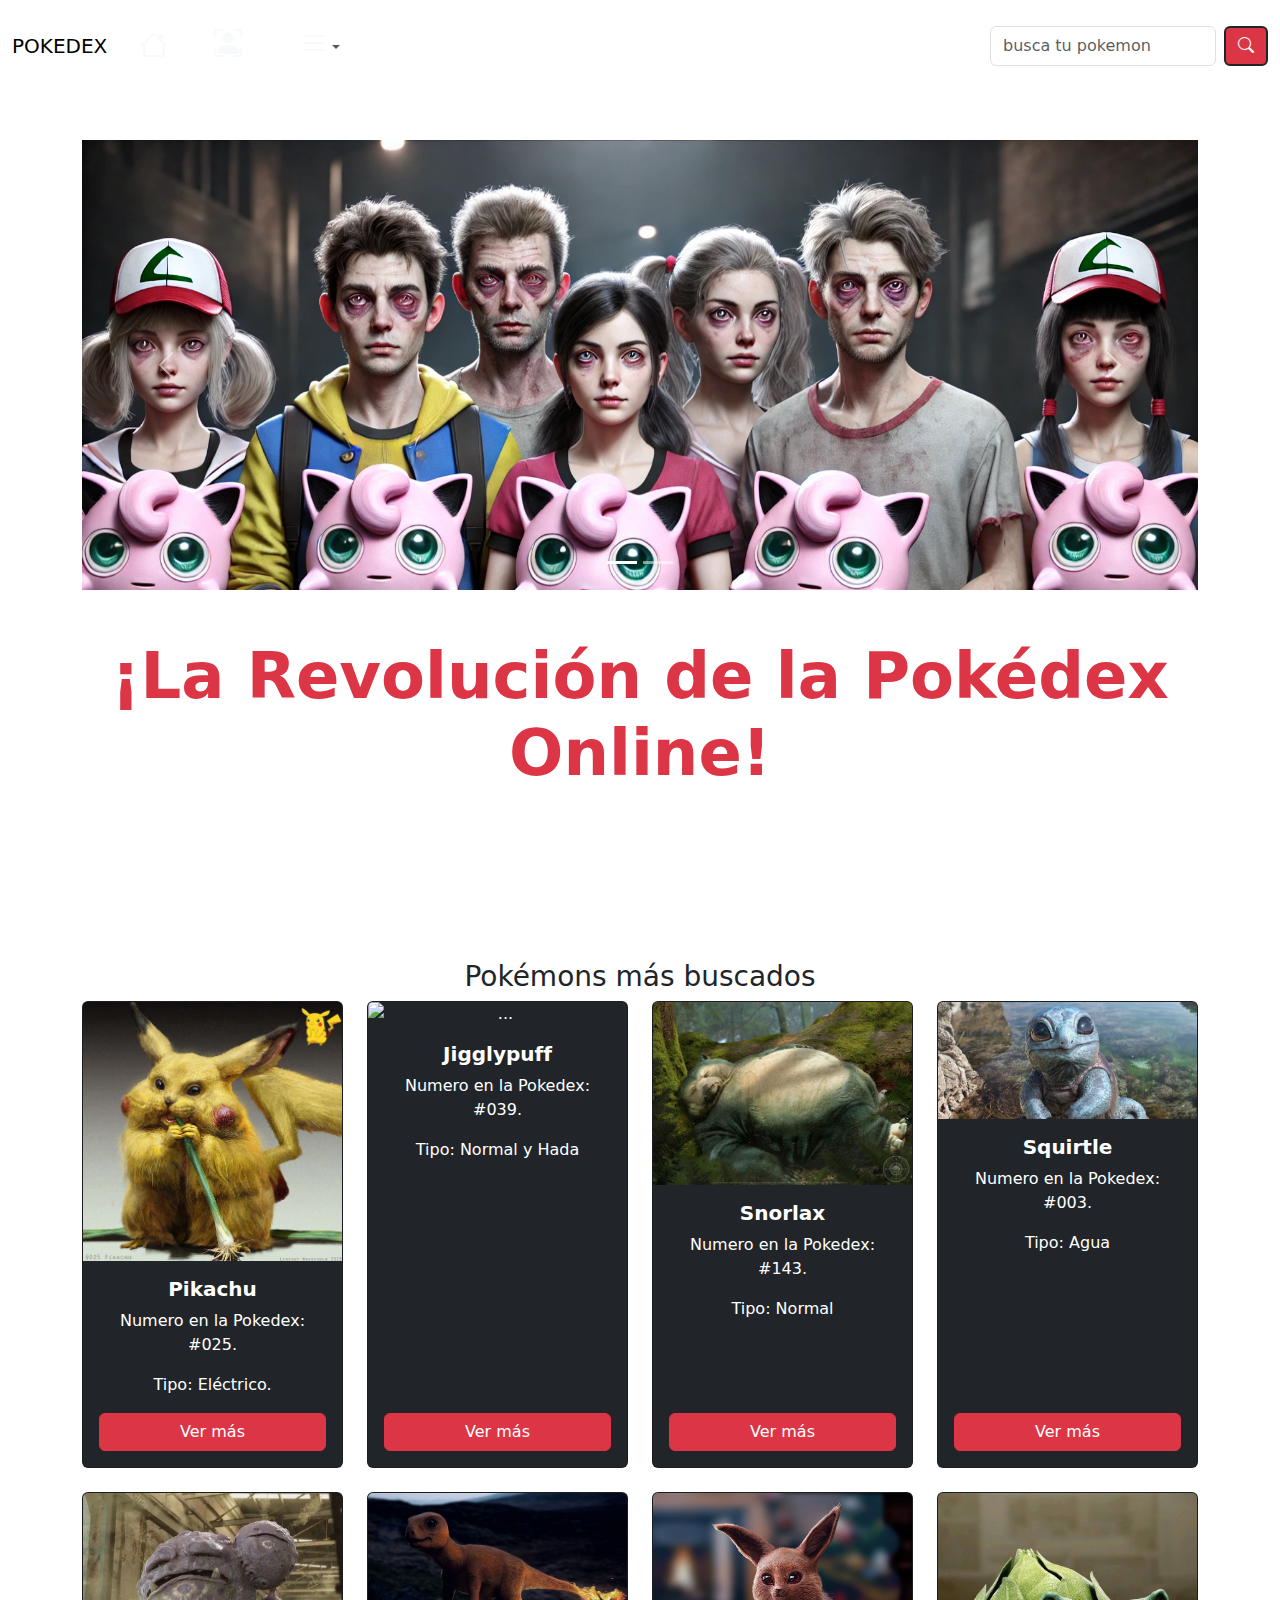
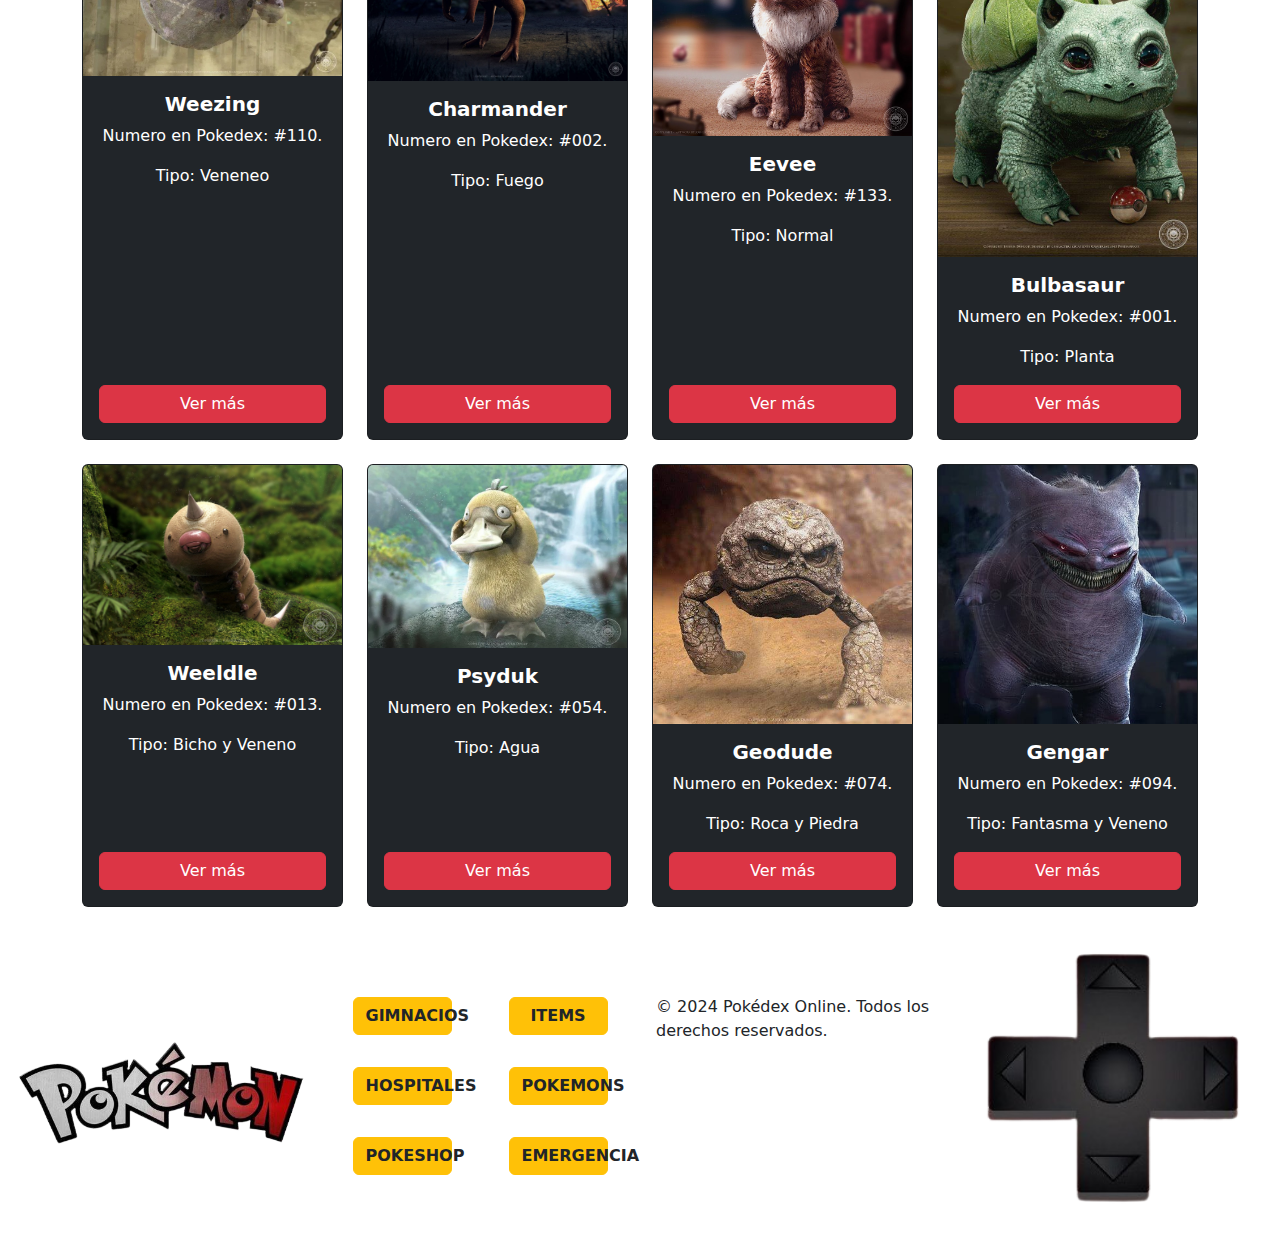
==== commit 2a02483c: "imagenes" ====
--- a/PokeDex/index.html
+++ b/PokeDex/index.html
@@ -94,13 +94,13 @@
           </div>
           <div class="carousel-inner">
             <div class="carousel-item active">
-              <img src="./imgindex/imagengenrada.jpg" class="d-block w-100 object-fit-contain foto-c" alt="..." style="height: 100%" />
+              <img src="./img/imagengenrada.jpg" class="d-block w-100 object-fit-contain foto-c" alt="..." style="height: 100%" />
               <div class="carousel-caption d-none d-md-block">
                 <h5>POKEDEX ONLINE</h5>
               </div>
             </div>
             <div class="carousel-item">
-              <img src="./imgindex/equipoRoket.webp" class="d-block w-100 foto-c" alt="..." style="height: 100%" />
+              <img src="./img/equipoRoket.webp" class="d-block w-100 foto-c" alt="..." style="height: 100%" />
             </div>
           </div>
           <button class="carousel-control-prev" type="button" data-bs-target="#carouselExampleCaptions" data-bs-slide="prev">
@@ -127,7 +127,7 @@
           <div class="row row-cols-1 row-cols-md-2 row-cols-lg-4 g-4">
             <div class="col">
               <div class="card pokemon-card h-100 bg-dark text-white">
-                <img src="./imgindex/pikachurealista.jpg" class="card-img-top" alt="..." />
+                <img src="./img/pikachurealista.jpg" class="card-img-top" alt="..." />
                 <div class="card-body d-flex flex-column">
                   <h5 class="card-title fw-bolder">Pikachu</h5>
                   <p class="card-text">Numero en la Pokedex: #025.</p>
@@ -138,7 +138,7 @@
             </div>
             <div class="col">
               <div class="card pokemon-card h-100 bg-dark text-white">
-                <img src="./imgindex/jigglypuff.jpg" class="card-img-top" alt="..." />
+                <img src="./img/jigglypuff.jpg" class="card-img-top" alt="..." />
                 <div class="card-body d-flex flex-column">
                   <h5 class="card-title fw-bolder">Jigglypuff</h5>
                   <p class="card-text">Numero en la Pokedex: #039.</p>
@@ -149,7 +149,7 @@
             </div>
             <div class="col">
               <div class="card pokemon-card h-100 bg-dark text-white">
-                <img src="./imgindex/Snorlax.jpg" class="card-img-top" alt="..." />
+                <img src="./img/Snorlax.jpg" class="card-img-top" alt="..." />
                 <div class="card-body d-flex flex-column">
                   <h5 class="card-title fw-bolder">Snorlax</h5>
                   <p class="card-text">Numero en la Pokedex: #143.</p>
@@ -160,7 +160,7 @@
             </div>
             <div class="col">
               <div class="card pokemon-card h-100 bg-dark text-white">
-                <img src="./imgindex/squirtle.jpg" class="card-img-top" alt="..." />
+                <img src="./img/squirtle.jpg" class="card-img-top" alt="..." />
                 <div class="card-body d-flex flex-column">
                   <h5 class="card-title fw-bolder">Squirtle</h5>
                   <p class="card-text">Numero en la Pokedex: #003.</p>
@@ -171,7 +171,7 @@
             </div>
             <div class="col">
               <div class="card pokemon-card h-100 bg-dark text-white">
-                <img src="./imgindex/Imagen de WhatsApp 2024-07-01 a las 21.12.14_94a807b0.jpg" class="card-img-top" alt="..." />
+                <img src="./img/weezing.jpg" class="card-img-top" alt="..." />
                 <div class="card-body d-flex flex-column">
                   <h5 class="card-title fw-bolder">Weezing</h5>
                   <p class="card-text">Numero en Pokedex: #110.</p>
@@ -182,7 +182,7 @@
             </div>
             <div class="col">
               <div class="card pokemon-card h-100 bg-dark text-white">
-                <img src="./imgindex/Imagen de WhatsApp 2024-07-01 a las 21.12.13_e9db5b93.jpg" class="card-img-top" alt="..." />
+                <img src="./img/Charmander.jpg" class="card-img-top" alt="..." />
                 <div class="card-body d-flex flex-column">
                   <h5 class="card-title fw-bolder">Charmander</h5>
                   <p class="card-text ">Numero en Pokedex: #002.</p>
@@ -193,7 +193,7 @@
             </div>
             <div class="col">
               <div class="card pokemon-card h-100 bg-dark text-white">
-                <img src="./imgindex/everealista.jpg" class="card-img-top" alt="..." />
+                <img src="./img/everealista.jpg" class="card-img-top" alt="..." />
                 <div class="card-body d-flex flex-column">
                   <h5 class="card-title fw-bolder">Eevee</h5>
                   <p class="card-text">Numero en Pokedex: #133.</p>
@@ -204,7 +204,7 @@
             </div>
             <div class="col">
               <div class="card pokemon-card h-100 bg-dark text-white">
-                <img src="./imgindex/bulbasaur.jpg" class="card-img-top" alt="..." />
+                <img src="./img/bulbasaur.jpg" class="card-img-top" alt="..." />
                 <div class="card-body d-flex flex-column">
                   <h5 class="card-title fw-bolder">Bulbasaur</h5>
                   <p class="card-text">Numero en Pokedex: #001.</p>
@@ -215,7 +215,7 @@
             </div>
             <div class="col">
               <div class="card pokemon-card h-100 bg-dark text-white">
-                <img src="./imgindex/bichorealista.jpg" class="card-img-top" alt="..." />
+                <img src="./img/bichorealista.jpg" class="card-img-top" alt="..." />
                 <div class="card-body d-flex flex-column">
                   <h5 class="card-title fw-bolder">Weeldle</h5>
                   <p class="card-text">Numero en Pokedex: #013.</p>
@@ -226,7 +226,7 @@
             </div>
             <div class="col">
               <div class="card pokemon-card h-100 bg-dark text-white">
-                <img src="./imgindex/patorealista.jpg" class="card-img-top" alt="..." />
+                <img src="./img/patorealista.jpg" class="card-img-top" alt="..." />
                 <div class="card-body d-flex flex-column">
                   <h5 class="card-title fw-bolder">Psyduk</h5>
                   <p class="card-text">Numero en Pokedex: #054.</p>
@@ -237,7 +237,7 @@
             </div>
             <div class="col">
               <div class="card pokemon-card h-100 bg-dark text-white">
-                <img src="./imgindex/piedrarealista.jpg" class="card-img-top" alt="..." />
+                <img src="./img/piedrarealista.jpg" class="card-img-top" alt="..." />
                 <div class="card-body d-flex flex-column">
                   <h5 class="card-title fw-bolder">Geodude</h5>
                   <p class="card-text">Numero en Pokedex: #074.</p>
@@ -248,7 +248,7 @@
             </div>
             <div class="col">
               <div class="card pokemon-card h-100 bg-dark text-white">
-                <img src="./imgindex/Gengar.jpg" class="card-img-top" alt="..." />
+                <img src="./img/Gengar.jpg" class="card-img-top" alt="..." />
                 <div class="card-body d-flex flex-column">
                   <h5 class="card-title fw-bolder">Gengar</h5>
                   <p class="card-text">Numero en Pokedex: #094.</p>
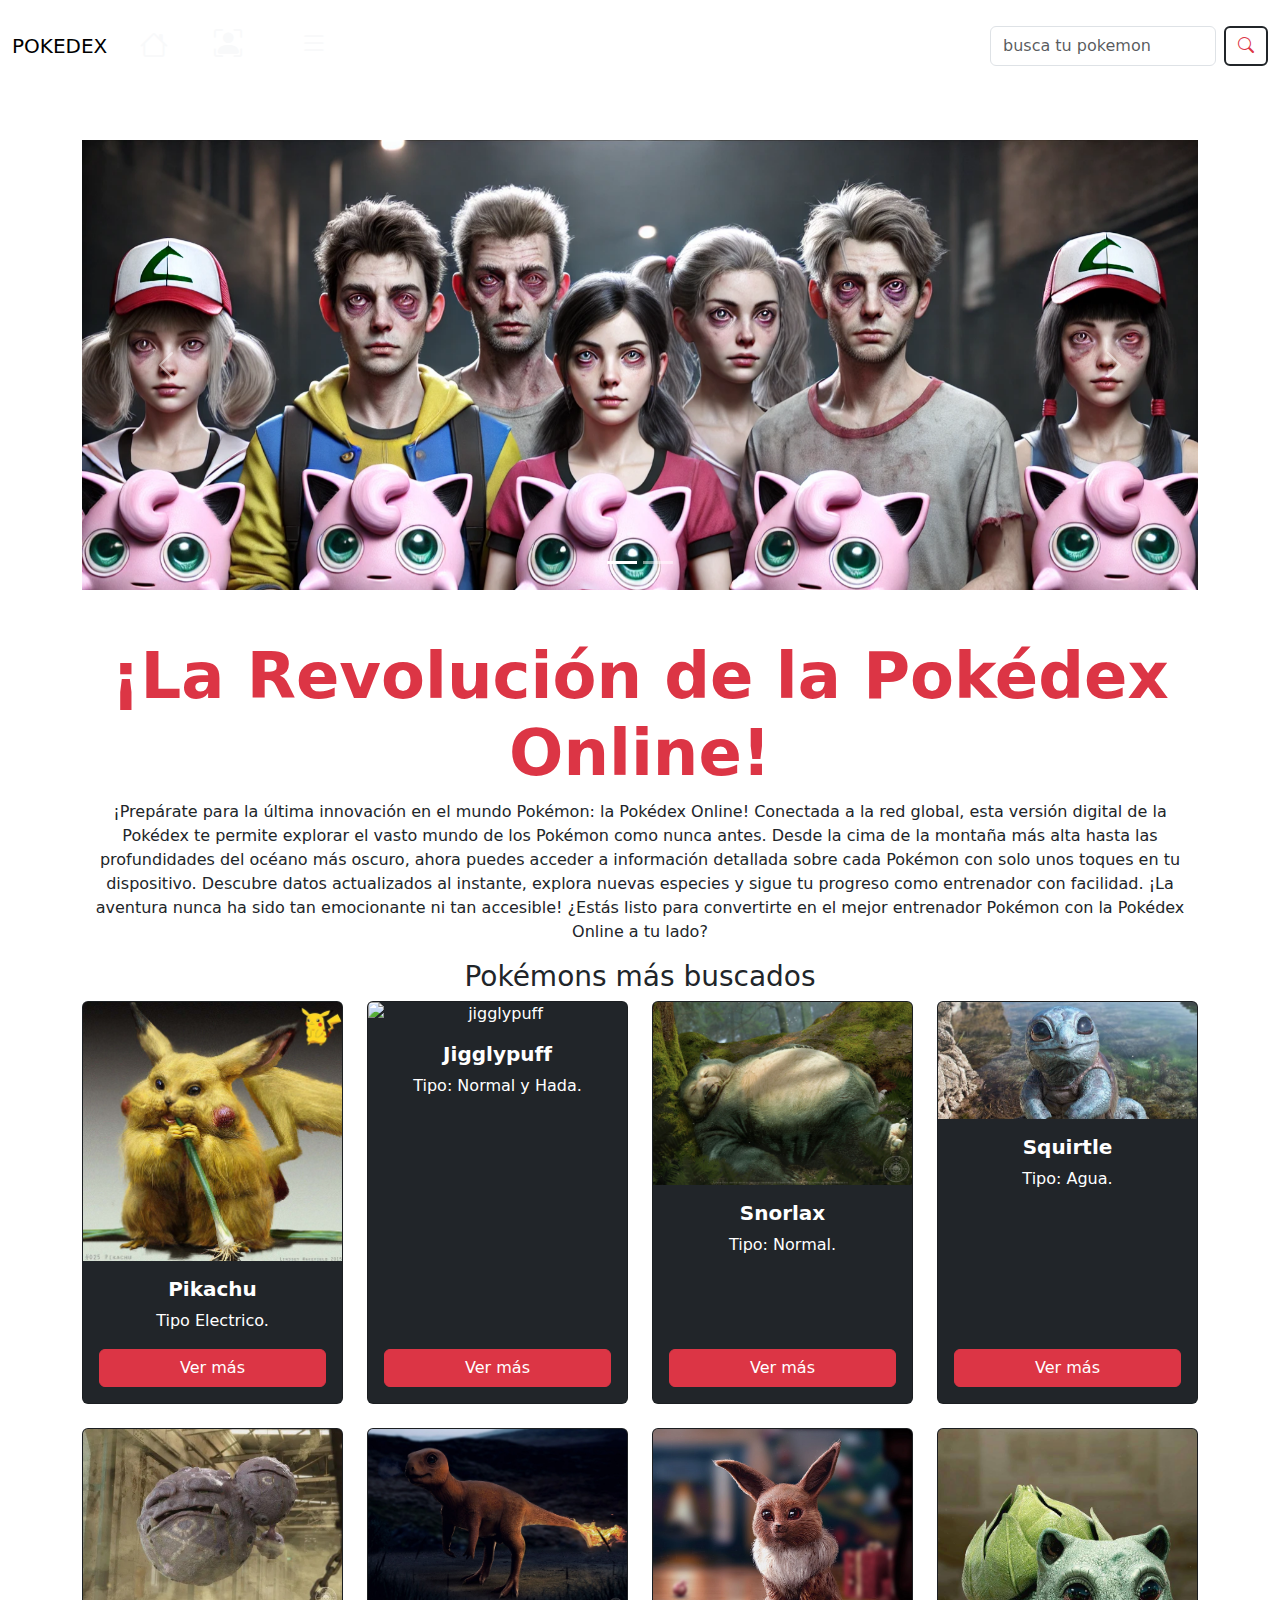
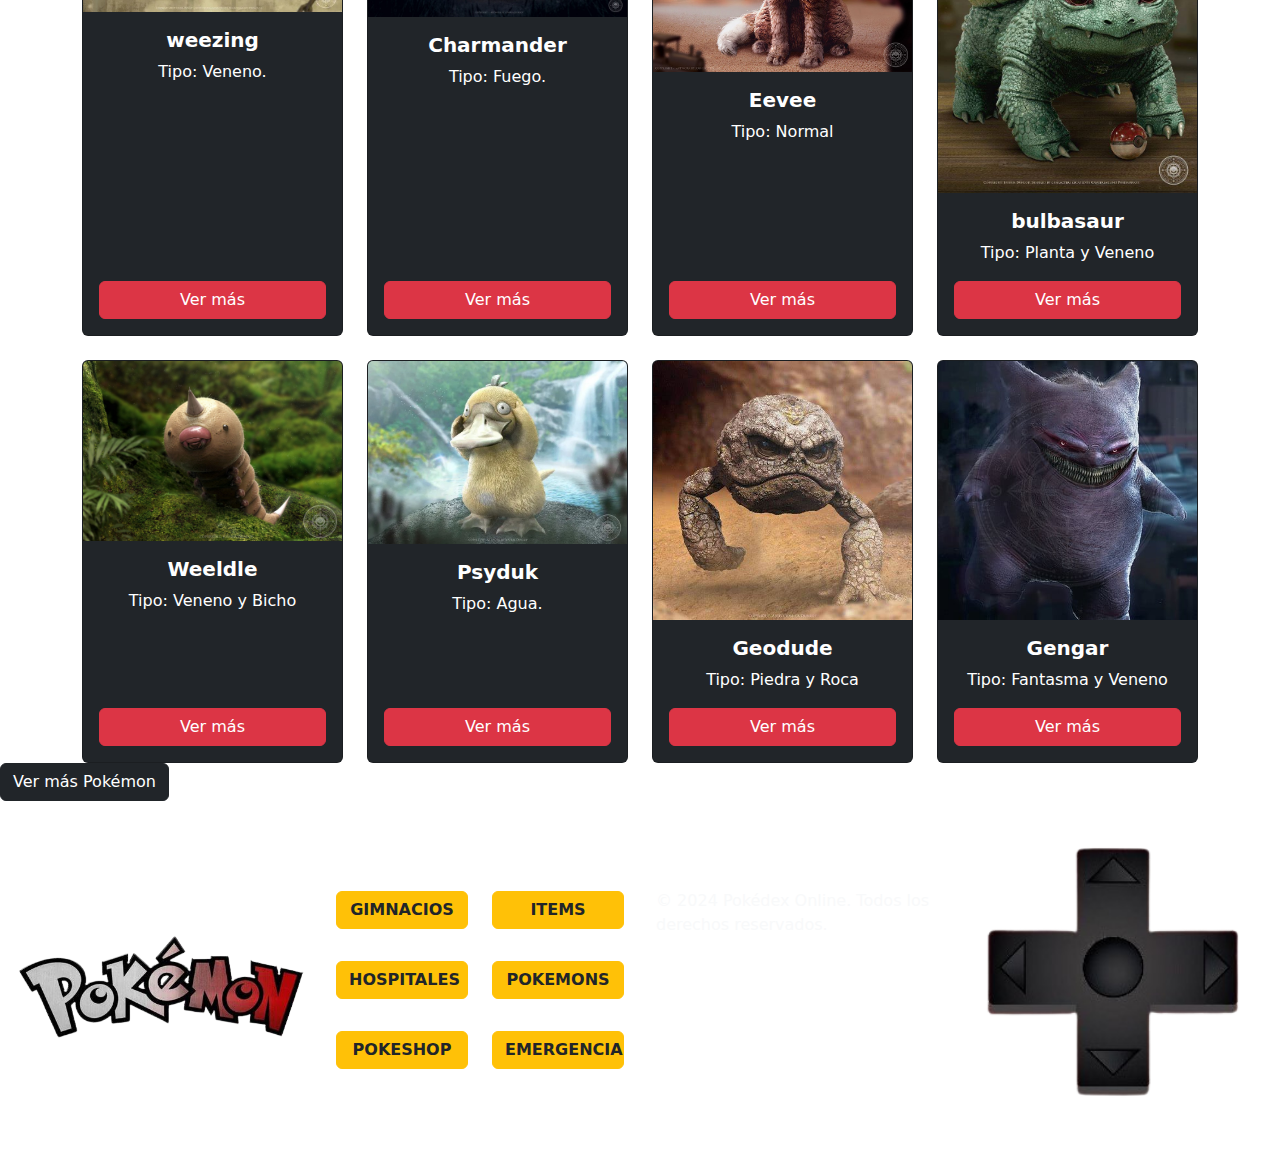
==== commit e488f9c4: "listo" ====
--- a/PokeDex/index.html
+++ b/PokeDex/index.html
@@ -3,111 +3,193 @@
   <head>
     <meta charset="UTF-8" />
     <meta name="viewport" content="width=device-width, initial-scale=1.0" />
-    <meta name="description" content="Explora la Pokédex Online y descubre información detallada sobre todos los Pokémon. ¡Conviértete en el mejor entrenador!" />
-    <meta name="keywords" content="Pokédex, Pokémon, entrenador Pokémon, tipos de Pokémon, juegos de Pokémon" />
-    <meta name="author" content="Matias Delgado, Clemencia Palazzo Lobo, Valentina Palazzo Lobo, Santiago Rodriguez" />
-    <link rel="shortcut icon" href="./img/pokebola-removebg-preview.png" type="image/x-icon" />
-    <link href="https://cdn.jsdelivr.net/npm/bootstrap@5.3.3/dist/css/bootstrap.min.css" rel="stylesheet" integrity="sha384-QWTKZyjpPEjISv5WaRU9OFeRpok6YctnYmDr5pNlyT2bRjXh0JMhjY6hW+ALEwIH" crossorigin="anonymous" />
+    <meta
+      name="description"
+      content="Explora la Pokédex Online y descubre información detallada sobre todos los Pokémon. ¡Conviértete en el mejor entrenador!"
+    />
+    <meta
+      name="keywords"
+      content="Pokédex, Pokémon, entrenador Pokémon, tipos de Pokémon, juegos de Pokémon"
+    />
+    <meta
+      name="author"
+      content="Matias Delgado, Clemencia Palazzo Lobo, Valentina Palazzo Lobo, Santiago Rodriguez"
+    />
+    <link
+      rel="shortcut icon"
+      href="./img/sobrenosotros/logo-pokemon.jpg"
+      type="image/x-icon"
+    />
+    <link
+      href="https://cdn.jsdelivr.net/npm/bootstrap@5.3.3/dist/css/bootstrap.min.css"
+      rel="stylesheet"
+      integrity="sha384-QWTKZyjpPEjISv5WaRU9OFeRpok6YctnYmDr5pNlyT2bRjXh0JMhjY6hW+ALEwIH"
+      crossorigin="anonymous"
+    />
     <link rel="preconnect" href="https://fonts.googleapis.com" />
     <link rel="preconnect" href="https://fonts.gstatic.com" crossorigin />
-    <link href="https://fonts.googleapis.com/css2?family=Bungee+Hairline&display=swap" rel="stylesheet" />
-    <link rel="stylesheet" href="https://cdn.jsdelivr.net/npm/bootstrap-icons@1.11.3/font/bootstrap-icons.min.css" />
+    <link
+      href="https://fonts.googleapis.com/css2?family=Bungee+Hairline&display=swap"
+      rel="stylesheet"
+    />
+    <link
+      rel="stylesheet"
+      href="https://cdn.jsdelivr.net/npm/bootstrap-icons@1.11.3/font/bootstrap-icons.min.css"
+    />
     <link rel="stylesheet" href="./css/styleindex.css" />
     <title>POKEDEX</title>
-    
   </head>
   <body>
     <header id="arriba">
-      <nav class="navbar navbar-expand-lg bg-red d-lg-none d-md-none d-sm-block">
-        <div class="container-fluid">
-          <a class="navbar-brand" href="#">POKEDEX</a>
-          <button class="navbar-toggler" type="button" data-bs-toggle="collapse" data-bs-target="#navbarSupportedContent" aria-controls="navbarSupportedContent" aria-expanded="false" aria-label="Toggle navigation">
-            <span class="navbar-toggler-icon"></span>
+      <nav
+      class="navbar navbar-expand-lg bg-red d-lg-none d-md-none d-sm-block"
+    >
+      <div class="container-fluid">
+        <a class="navbar-brand" href="../index.html">POKEDEX</a>
+        <button
+          class="navbar-toggler"
+          type="button"
+          data-bs-toggle="collapse"
+          data-bs-target="#navbarSupportedContent"
+          aria-controls="navbarSupportedContent"
+          aria-expanded="false"
+          aria-label="Toggle navigation"
+        >
+          <span class="navbar-toggler-icon"></span>
+        </button>
+        <div class="collapse navbar-collapse" id="navbarSupportedContent">
+          <ul class="navbar-nav me-auto mb-2 mb-lg-0">
+            <li class="nav-item">
+              <a class="nav-link" aria-current="page" href="./index.html">Inicio</a>
+            </li>
+            <li class="nav-item">
+              <a class="nav-link" href="./pages/sobrenosotros.html">Sobre Nosotros</a>
+            </li>
+          </ul>
+          <form class="d-flex" role="search">
+            <input
+              class="form-control me-2 serchbar "
+              type="search"
+              placeholder="Search"
+              aria-label="Search"
+            />
+            <button class="btn btn-outline-danger" type="submit">
+              Search
+            </button>
+          </form>
+        </div>
+      </div>
+    </nav>
+    <nav
+    class="navbar navbar-expand-lg bg-red navbar-custom d-none d-md-block d-lg-block"
+  >
+    <div class="container-fluid">
+      <a class="navbar-brand bg-blue-button" href="./index.html">POKEDEX</a>
+      <button
+        class="navbar-toggler"
+        type="button"
+        data-bs-toggle="collapse"
+        data-bs-target="#navbarSupportedContent"
+        aria-controls="navbarSupportedContent"
+        aria-expanded="false"
+        aria-label="Toggle navigation"
+      >
+        <span class="navbar-toggler-icon"></span>
+      </button>
+      <div class="collapse navbar-collapse" id="navbarSupportedContent">
+        <ul class="navbar-nav me-auto mb-2 mb-lg-0">
+          <li class="nav-item bg-red-button btn p-2">
+            <a class="nav-link" aria-current="page" href="./index.html"
+              ><i class="bi bi-house fs-3 text-light"></i>
+            </a>
+          </li>
+          <li class="nav-item btn bg-green-button mx-2">
+            <a class="nav-link active" href="./pages/sobrenosotros.html"
+              ><i class="bi bi-person-bounding-box fs-3 text-light"></i>
+            </a>
+          </li>
+          <li class="nav-item btn bg-yellow-button mx-2">
+            <a class="nav-link" href="./pages/error404.html"
+              ><i class="bi bi-list fs-3 fw-bold text-light"></i>
+            </a>
+        </ul>
+        <form class="d-flex" role="search">
+          <input
+            class="form-control me-2 text-dark serchbar"
+            type="search"
+            placeholder="busca tu pokemon"
+            aria-label="Search"
+          />
+          <button
+            class="btn btn-outline-danger border border-2 border-dark"
+            type="submit"
+          >
+            <i class="bi bi-search"></i>
           </button>
-          <div class="collapse navbar-collapse" id="navbarSupportedContent">
-            <ul class="navbar-nav me-auto mb-2 mb-lg-0">
-              <li class="nav-item">
-                <a class="nav-link active" aria-current="page" href="#">Home</a>
-              </li>
-              <li class="nav-item">
-                <a class="nav-link" href="#">Link</a>
-              </li>
-              <li class="nav-item dropdown">
-                <a class="nav-link dropdown-toggle" href="#" role="button" data-bs-toggle="dropdown" aria-expanded="false">Dropdown</a>
-                <ul class="dropdown-menu">
-                  <li><a class="dropdown-item" href="#">Action</a></li>
-                  <li><a class="dropdown-item" href="#">Another action</a></li>
-                  <li><hr class="dropdown-divider" /></li>
-                  <li><a class="dropdown-item" href="#">Something else here</a></li>
-                </ul>
-              </li>
-              <li class="nav-item">
-                <a class="nav-link disabled" aria-disabled="true">Disabled</a>
-              </li>
-            </ul>
-            <form class="d-flex" role="search">
-              <input class="form-control me-2 serchbar" type="search" placeholder="Search" aria-label="Search" />
-              <button class="btn btn-outline-success" type="submit">Search</button>
-            </form>
-          </div>
-        </div>
-      </nav>
-      <nav class="navbar navbar-expand-lg bg-red navbar-custom d-none d-md-block d-lg-block">
-        <div class="container-fluid">
-          <a class="navbar-brand bg-blue-button" href="index.html">POKEDEX</a>
-          <button class="navbar-toggler" type="button" data-bs-toggle="collapse" data-bs-target="#navbarSupportedContent" aria-controls="navbarSupportedContent" aria-expanded="false" aria-label="Toggle navigation">
-            <span class="navbar-toggler-icon"></span>
-          </button>
-          <div class="collapse navbar-collapse" id="navbarSupportedContent">
-            <ul class="navbar-nav me-auto mb-2 mb-lg-0">
-              <li class="nav-item bg-red-button btn p-2">
-                <a class="nav-link active" aria-current="page" href="#"><i class="bi bi-house fs-3 text-light"></i></a>
-              </li>
-              <li class="nav-item btn bg-green-button mx-2">
-                <a class="nav-link" href="#"><i class="bi bi-person-bounding-box fs-3 text-light"></i></a>
-              </li>
-              <li class="nav-item dropdown btn bg-yellow-button rounded-circle mx-2">
-                <a class="nav-link dropdown-toggle" role="button" data-bs-toggle="dropdown" aria-expanded="false"><i class="bi bi-list fs-3 fw-bold text-light"></i></a>
-                <ul class="dropdown-menu">
-                  <li><a class="dropdown-item" href="#">TIPO TIERRA</a></li>
-                  <li><hr class="dropdown-divider" /></li>
-                  <li><a class="dropdown-item" href="#">GIMNACIOS</a></li>
-                </ul>
-              </li>
-            </ul>
-            <form class="d-flex" role="search">
-              <input class="form-control me-2 text-dark" type="search" placeholder="busca tu pokemon" aria-label="Search" />
-              <button class="btn btn-danger border border-2 border-dark" type="submit">
-                <i class="bi bi-search"></i>
-              </button>
-            </form>
-          </div>
-        </div>
-      </nav>
+        </form>
+      </div>
+    </div>
+  </nav>
     </header>
     <main>
       <section class="container my-5">
-        <div id="carouselExampleCaptions" class="carousel slide" style="height: 50vh; overflow: hidden">
+        <div
+          id="carouselExampleCaptions"
+          class="carousel slide"
+          style="height: 50vh; overflow: hidden"
+        >
           <div class="carousel-indicators">
-            <button type="button" data-bs-target="#carouselExampleCaptions" data-bs-slide-to="0" class="active" aria-current="true" aria-label="Slide 1"></button>
-            <button type="button" data-bs-target="#carouselExampleCaptions" data-bs-slide-to="1" aria-label="Slide 2"></button>
+            <button
+              type="button"
+              data-bs-target="#carouselExampleCaptions"
+              data-bs-slide-to="0"
+              class="active"
+              aria-current="true"
+              aria-label="Slide 1"
+            ></button>
+            <button
+              type="button"
+              data-bs-target="#carouselExampleCaptions"
+              data-bs-slide-to="1"
+              aria-label="Slide 2"
+            ></button>
           </div>
           <div class="carousel-inner">
             <div class="carousel-item active">
-              <img src="./img/imagengenrada.jpg" class="d-block w-100 object-fit-contain foto-c" alt="..." style="height: 100%" />
+              <img
+                src="./img/imagengenrada.jpg"
+                class="d-block w-100 object-fit-contain foto-c"
+                alt="Entrnadores Pokemon"
+                style="height: 100%"
+              />
               <div class="carousel-caption d-none d-md-block">
                 <h5>POKEDEX ONLINE</h5>
               </div>
             </div>
             <div class="carousel-item">
-              <img src="./img/equipoRoket.webp" class="d-block w-100 foto-c" alt="..." style="height: 100%" />
+              <img
+                src="./img/equipoRoket.webp"
+                class="d-block w-100 foto-c"
+                alt="Equipo Roket"
+                style="height: 100%"
+              />
             </div>
           </div>
-          <button class="carousel-control-prev" type="button" data-bs-target="#carouselExampleCaptions" data-bs-slide="prev">
+          <button
+            class="carousel-control-prev"
+            type="button"
+            data-bs-target="#carouselExampleCaptions"
+            data-bs-slide="prev"
+          >
             <span class="carousel-control-prev-icon" aria-hidden="true"></span>
             <span class="visually-hidden">Previous</span>
           </button>
-          <button class="carousel-control-next" type="button" data-bs-target="#carouselExampleCaptions" data-bs-slide="next">
+          <button
+            class="carousel-control-next"
+            type="button"
+            data-bs-target="#carouselExampleCaptions"
+            data-bs-slide="next"
+          >
             <span class="carousel-control-next-icon" aria-hidden="true"></span>
             <span class="visually-hidden">Next</span>
           </button>
@@ -118,8 +200,17 @@
           <h1 class="display-3 fw-bold text-danger">
             ¡La Revolución de la Pokédex Online!
           </h1>
-          <p class="text-white">
-            ¡Prepárate para la última innovación en el mundo Pokémon: la Pokédex Online! Conectada a la red global, esta versión digital de la Pokédex te permite explorar el vasto mundo de los Pokémon como nunca antes. Desde la cima de la montaña más alta hasta las profundidades del océano más oscuro, ahora puedes acceder a información detallada sobre cada Pokémon con solo unos toques en tu dispositivo. Descubre datos actualizados al instante, explora nuevas especies y sigue tu progreso como entrenador con facilidad. ¡La aventura nunca ha sido tan emocionante ni tan accesible! ¿Estás listo para convertirte en el mejor entrenador Pokémon con la Pokédex Online a tu lado?
+          <p>
+            ¡Prepárate para la última innovación en el mundo Pokémon: la Pokédex
+            Online! Conectada a la red global, esta versión digital de la
+            Pokédex te permite explorar el vasto mundo de los Pokémon como nunca
+            antes. Desde la cima de la montaña más alta hasta las profundidades
+            del océano más oscuro, ahora puedes acceder a información detallada
+            sobre cada Pokémon con solo unos toques en tu dispositivo. Descubre
+            datos actualizados al instante, explora nuevas especies y sigue tu
+            progreso como entrenador con facilidad. ¡La aventura nunca ha sido
+            tan emocionante ni tan accesible! ¿Estás listo para convertirte en
+            el mejor entrenador Pokémon con la Pokédex Online a tu lado?
           </p>
         </article>
         <article>
@@ -127,177 +218,260 @@
           <div class="row row-cols-1 row-cols-md-2 row-cols-lg-4 g-4">
             <div class="col">
               <div class="card pokemon-card h-100 bg-dark text-white">
-                <img src="./img/pikachurealista.jpg" class="card-img-top" alt="..." />
+                <img
+                  src="./img/pikachurealista.jpg"
+                  class="card-img-top"
+                  alt="pikachu"
+                />
                 <div class="card-body d-flex flex-column">
                   <h5 class="card-title fw-bolder">Pikachu</h5>
-                  <p class="card-text">Numero en la Pokedex: #025.</p>
-                  <p>Tipo: Eléctrico.</p>
-                  <a href="#" class="btn btn-danger mt-auto">Ver más</a>
-                </div>
-              </div>
-            </div>
-            <div class="col">
-              <div class="card pokemon-card h-100 bg-dark text-white">
-                <img src="./img/jigglypuff.jpg" class="card-img-top" alt="..." />
+                  <p class="card-text">Tipo Electrico.</p>
+                  <a href="./pages/pokemonDisplay3.html" class="btn btn-danger mt-auto">Ver más</a>
+                </div>
+              </div>
+            </div>
+            <div class="col">
+              <div class="card pokemon-card h-100 bg-dark text-white">
+                <img
+                  src="./img/jigglypuff.jpg"
+                  class="card-img-top"
+                  alt="jigglypuff"
+                />
                 <div class="card-body d-flex flex-column">
                   <h5 class="card-title fw-bolder">Jigglypuff</h5>
-                  <p class="card-text">Numero en la Pokedex: #039.</p>
-                  <p>Tipo: Normal y Hada</p>
-                  <a href="#" class="btn btn-danger mt-auto">Ver más</a>
-                </div>
-              </div>
-            </div>
-            <div class="col">
-              <div class="card pokemon-card h-100 bg-dark text-white">
-                <img src="./img/Snorlax.jpg" class="card-img-top" alt="..." />
+                  <p class="card-text">Tipo: Normal y Hada.</p>
+                  <a href="./pages/pokemonDisplay.html" class="btn btn-danger mt-auto">Ver más</a>
+                </div>
+              </div>
+            </div>
+            <div class="col">
+              <div class="card pokemon-card h-100 bg-dark text-white">
+                <img
+                  src="./img/Snorlax.jpg"
+                  class="card-img-top"
+                  alt="Snorlax"
+                />
                 <div class="card-body d-flex flex-column">
                   <h5 class="card-title fw-bolder">Snorlax</h5>
-                  <p class="card-text">Numero en la Pokedex: #143.</p>
-                  <p>Tipo: Normal</p>
-                  <a href="#" class="btn btn-danger mt-auto">Ver más</a>
-                </div>
-              </div>
-            </div>
-            <div class="col">
-              <div class="card pokemon-card h-100 bg-dark text-white">
-                <img src="./img/squirtle.jpg" class="card-img-top" alt="..." />
+                  <p class="card-text">Tipo: Normal.</p>
+                  <a href="./pages/pokemonDisplay2.html" class="btn btn-danger mt-auto">Ver más</a>
+                </div>
+              </div>
+            </div>
+            <div class="col">
+              <div class="card pokemon-card h-100 bg-dark text-white">
+                <img
+                  src="./img/squirtle.jpg"
+                  class="card-img-top"
+                  alt="sqirtle"
+                />
                 <div class="card-body d-flex flex-column">
                   <h5 class="card-title fw-bolder">Squirtle</h5>
-                  <p class="card-text">Numero en la Pokedex: #003.</p>
-                  <p>Tipo: Agua</p>
-                  <a href="#" class="btn btn-danger mt-auto">Ver más</a>
-                </div>
-              </div>
-            </div>
-            <div class="col">
-              <div class="card pokemon-card h-100 bg-dark text-white">
-                <img src="./img/weezing.jpg" class="card-img-top" alt="..." />
-                <div class="card-body d-flex flex-column">
-                  <h5 class="card-title fw-bolder">Weezing</h5>
-                  <p class="card-text">Numero en Pokedex: #110.</p>
-                  <p>Tipo: Veneneo</p>
-                  <a href="#" class="btn btn-danger mt-auto">Ver más</a>
-                </div>
-              </div>
-            </div>
-            <div class="col">
-              <div class="card pokemon-card h-100 bg-dark text-white">
-                <img src="./img/Charmander.jpg" class="card-img-top" alt="..." />
+                  <p class="card-text">Tipo: Agua.</p>
+                  <a href="./pages/pokemonDisplay4.html" class="btn btn-danger mt-auto">Ver más</a>
+                </div>
+              </div>
+            </div>
+            <div class="col">
+              <div class="card pokemon-card h-100 bg-dark text-white">
+                <img
+                  src="./img/weezing.jpg"
+                  class="card-img-top"
+                  alt="weezing"
+                />
+                <div class="card-body d-flex flex-column">
+                  <h5 class="card-title fw-bolder">weezing</h5>
+                  <p class="card-text">Tipo: Veneno.</p>
+                  <a href="./pages/error404.html" class="btn btn-danger mt-auto">Ver más</a>
+                </div>
+              </div>
+            </div>
+            <div class="col">
+              <div class="card pokemon-card h-100 bg-dark text-white">
+                <img
+                  src="./img/Charmander.jpg"
+                  class="card-img-top"
+                  alt="Charmander"
+                />
                 <div class="card-body d-flex flex-column">
                   <h5 class="card-title fw-bolder">Charmander</h5>
-                  <p class="card-text ">Numero en Pokedex: #002.</p>
-                  <p>Tipo: Fuego</p>
-                  <a href="#" class="btn btn-danger mt-auto">Ver más</a>
-                </div>
-              </div>
-            </div>
-            <div class="col">
-              <div class="card pokemon-card h-100 bg-dark text-white">
-                <img src="./img/everealista.jpg" class="card-img-top" alt="..." />
+                  <p class="card-text">Tipo: Fuego.</p>
+                  <a href="./pages/error404.html" class="btn btn-danger mt-auto">Ver más</a>
+                </div>
+              </div>
+            </div>
+            <div class="col">
+              <div class="card pokemon-card h-100 bg-dark text-white">
+                <img
+                  src="./img/everealista.jpg"
+                  class="card-img-top"
+                  alt="Eevee"
+                />
                 <div class="card-body d-flex flex-column">
                   <h5 class="card-title fw-bolder">Eevee</h5>
-                  <p class="card-text">Numero en Pokedex: #133.</p>
-                  <p>Tipo: Normal</p>
-                  <a href="#" class="btn btn-danger mt-auto">Ver más</a>
-                </div>
-              </div>
-            </div>
-            <div class="col">
-              <div class="card pokemon-card h-100 bg-dark text-white">
-                <img src="./img/bulbasaur.jpg" class="card-img-top" alt="..." />
-                <div class="card-body d-flex flex-column">
-                  <h5 class="card-title fw-bolder">Bulbasaur</h5>
-                  <p class="card-text">Numero en Pokedex: #001.</p>
-                  <p>Tipo: Planta</p>
-                  <a href="#" class="btn btn-danger mt-auto">Ver más</a>
-                </div>
-              </div>
-            </div>
-            <div class="col">
-              <div class="card pokemon-card h-100 bg-dark text-white">
-                <img src="./img/bichorealista.jpg" class="card-img-top" alt="..." />
+                  <p class="card-text">Tipo: Normal</p>
+                  <a href="./pages/error404.html" class="btn btn-danger mt-auto">Ver más</a>
+                </div>
+              </div>
+            </div>
+            <div class="col">
+              <div class="card pokemon-card h-100 bg-dark text-white">
+                <img
+                  src="./img/bulbasaur.jpg"
+                  class="card-img-top"
+                  alt="bulbasaur"
+                />
+                <div class="card-body d-flex flex-column">
+                  <h5 class="card-title fw-bolder">bulbasaur</h5>
+                  <p class="card-text">Tipo: Planta y Veneno</p>
+                  <a href="./pages/error404.html" class="btn btn-danger mt-auto">Ver más</a>
+                </div>
+              </div>
+            </div>
+            <div class="col">
+              <div class="card pokemon-card h-100 bg-dark text-white">
+                <img
+                  src="./img/bichorealista.jpg"
+                  class="card-img-top"
+                  alt="..Weeldle"
+                />
                 <div class="card-body d-flex flex-column">
                   <h5 class="card-title fw-bolder">Weeldle</h5>
-                  <p class="card-text">Numero en Pokedex: #013.</p>
-                  <p>Tipo: Bicho y Veneno</p>
-                  <a href="#" class="btn btn-danger mt-auto">Ver más</a>
-                </div>
-              </div>
-            </div>
-            <div class="col">
-              <div class="card pokemon-card h-100 bg-dark text-white">
-                <img src="./img/patorealista.jpg" class="card-img-top" alt="..." />
+                  <p class="card-text">Tipo: Veneno y Bicho</p>
+                  <a href="./pages/error404.html" class="btn btn-danger mt-auto">Ver más</a>
+                </div>
+              </div>
+            </div>
+            <div class="col">
+              <div class="card pokemon-card h-100 bg-dark text-white">
+                <img
+                  src="./img/patorealista.jpg"
+                  class="card-img-top"
+                  alt="Psyduk"
+                />
                 <div class="card-body d-flex flex-column">
                   <h5 class="card-title fw-bolder">Psyduk</h5>
-                  <p class="card-text">Numero en Pokedex: #054.</p>
-                  <p>Tipo: Agua</p>
-                  <a href="#" class="btn btn-danger mt-auto">Ver más</a>
-                </div>
-              </div>
-            </div>
-            <div class="col">
-              <div class="card pokemon-card h-100 bg-dark text-white">
-                <img src="./img/piedrarealista.jpg" class="card-img-top" alt="..." />
+                  <p class="card-text">Tipo: Agua.</p>
+                  <a href="./pages/error404.html" class="btn btn-danger mt-auto">Ver más</a>
+                </div>
+              </div>
+            </div>
+            <div class="col">
+              <div class="card pokemon-card h-100 bg-dark text-white">
+                <img
+                  src="./img/piedrarealista.jpg"
+                  class="card-img-top"
+                  alt="Geodude"
+                />
                 <div class="card-body d-flex flex-column">
                   <h5 class="card-title fw-bolder">Geodude</h5>
-                  <p class="card-text">Numero en Pokedex: #074.</p>
-                  <p>Tipo: Roca y Piedra</p>
-                  <a href="#" class="btn btn-danger mt-auto">Ver más</a>
-                </div>
-              </div>
-            </div>
-            <div class="col">
-              <div class="card pokemon-card h-100 bg-dark text-white">
-                <img src="./img/Gengar.jpg" class="card-img-top" alt="..." />
+                  <p class="card-text">Tipo: Piedra y Roca</p>
+                  <a href="./pages/error404.html" class="btn btn-danger mt-auto">Ver más</a>
+                </div>
+              </div>
+            </div>
+            <div class="col">
+              <div class="card pokemon-card h-100 bg-dark text-white">
+                <img
+                  src="./img/Gengar.jpg"
+                  class="card-img-top"
+                  alt="Gengar"
+                />
                 <div class="card-body d-flex flex-column">
                   <h5 class="card-title fw-bolder">Gengar</h5>
-                  <p class="card-text">Numero en Pokedex: #094.</p>
-                  <p>Tipo: Fantasma y Veneno</p>
-                  <a href="#" class="btn btn-danger mt-auto">Ver más</a>
+                  <p class="card-text">Tipo: Fantasma y Veneno</p>
+                  <a href="./pages/error404.html" class="btn btn-danger mt-auto">Ver más</a>
                 </div>
               </div>
             </div>
           </div>
         </article>
-      
+      </section>
+      <section class="diagonal-bg">
+        <div class="diagonal-content">
+          <a href="#" class="btn btn-dark">Ver más Pokémon</a>
+        </div>
+      </section>
     </main>
     <footer class="bg-red mt-4 container-fluid">
       <div class="row no-gutters">
         <div class="col-12 col-md-6 col-lg-3 p-3 fw-bolder fs-5">
-          <img class="boton-footer w-100" src="./img/logoPalabra.png" alt="logo de pokemon" />
-        </div>
-        <div class="col-12 col-md-6 col-lg-3 p-3 footer-text d-flex justify-content-center align-items-center">
+          <img
+            class="boton-footer w-100"
+            src="./img/logoPalabra.png"
+            alt="logo de pokemon"
+          />
+        </div>
+        <div
+          class="col-12 col-md-6 col-lg-3 p-3 footer-text d-flex justify-content-center align-items-center"
+        >
           <div class="row">
             <div class="col-6 text-center mb-3">
-              <a href="./PAGES/error404.html" class="btn btn-warning w-75 text-dark fw-bolder">GIMNACIOS</a>
+              <a
+                href="./pages/error404.html"
+                class="btn btn-warning w-100 text-dark fw-bolder"
+                >GIMNACIOS</a
+              >
             </div>
             <div class="col-6 text-center mb-3">
-              <a href="./PAGES/error404.html" class="btn btn-warning w-75 text-dark fw-bolder">ITEMS</a>
+              <a
+                href="./pages/error404.html"
+                class="btn btn-warning w-100 text-dark fw-bolder"
+                >ITEMS</a
+              >
             </div>
             <div class="col-6 text-center my-3">
-              <a href="./PAGES/error404.html" class="btn btn-warning w-75 text-dark fw-bolder">HOSPITALES</a>
+              <a
+                href="./pages/error404.html"
+                class="btn btn-warning w-100 text-dark fw-bolder"
+                >HOSPITALES</a
+              >
             </div>
             <div class="col-6 text-center my-3">
-              <a href="./PAGES/error404.html" class="btn btn-warning w-75 text-dark fw-bolder">POKEMONS</a>
+              <a
+                href="./pages/error404.html"
+                class="btn btn-warning w-100 text-dark fw-bolder"
+                >POKEMONS</a
+              >
             </div>
             <div class="col-6 text-center my-3">
-              <a href="./PAGES/error404.html" class="btn btn-warning w-75 text-dark fw-bolder">POKESHOP</a>
+              <a
+                href="./pages/error404.html"
+                class="btn btn-warning w-100 text-dark fw-bolder"
+                >POKESHOP</a
+              >
             </div>
             <div class="col-6 text-center my-3">
-              <a href="./PAGES/error404.html" class="btn btn-warning w-75 text-dark fw-bolder">EMERGENCIA</a>
+              <a
+                href="./pages/error404.html"
+                class="btn btn-warning w-100 text-dark fw-bolder"
+                >EMERGENCIA</a
+              >
             </div>
           </div>
         </div>
-        <div class="col-12 col-md-6 col-lg-3 p-3 footer-text d-flex justify-content-center">
+        <div
+          class="col-12 col-md-6 col-lg-3 p-3 footer-text d-flex justify-content-center"
+        >
           <div class="imagen-footer-pantalla w-100 h-75 mt-5">
-            <p class="texto-sobre-imagen-footer">© 2024 Pokédex Online. Todos los derechos reservados.</p>
+            <p class="texto-sobre-imagen-footer text-light">
+              © 2024 Pokédex Online. Todos los derechos reservados.
+            </p>
           </div>
         </div>
         <div class="col-12 col-md-6 col-lg-3 p-3 text-center">
-          <img src="./img/footerBoton.png" class="boton-footer w-100" alt="botón de joystick" />
+          <img
+            src="./img/footerBoton.png"
+            class="boton-footer w-100"
+            alt="botón de joystick"
+          />
         </div>
       </div>
     </footer>
-    <script src="https://cdn.jsdelivr.net/npm/bootstrap@5.3.3/dist/js/bootstrap.bundle.min.js" integrity="sha384-YvpcrYf0tY3lHB60NNkmXc5s9fDVZLESaAA55NDzOxhy9GkcIdslK1eN7N6jIeHz" crossorigin="anonymous"></script>
+    <script
+      src="https://cdn.jsdelivr.net/npm/bootstrap@5.3.3/dist/js/bootstrap.bundle.min.js"
+      integrity="sha384-YvpcrYf0tY3lHB60NNkmXc5s9fDVZLESaAA55NDzOxhy9GkcIdslK1eN7N6jIeHz"
+      crossorigin="anonymous"
+    ></script>
   </body>
 </html>
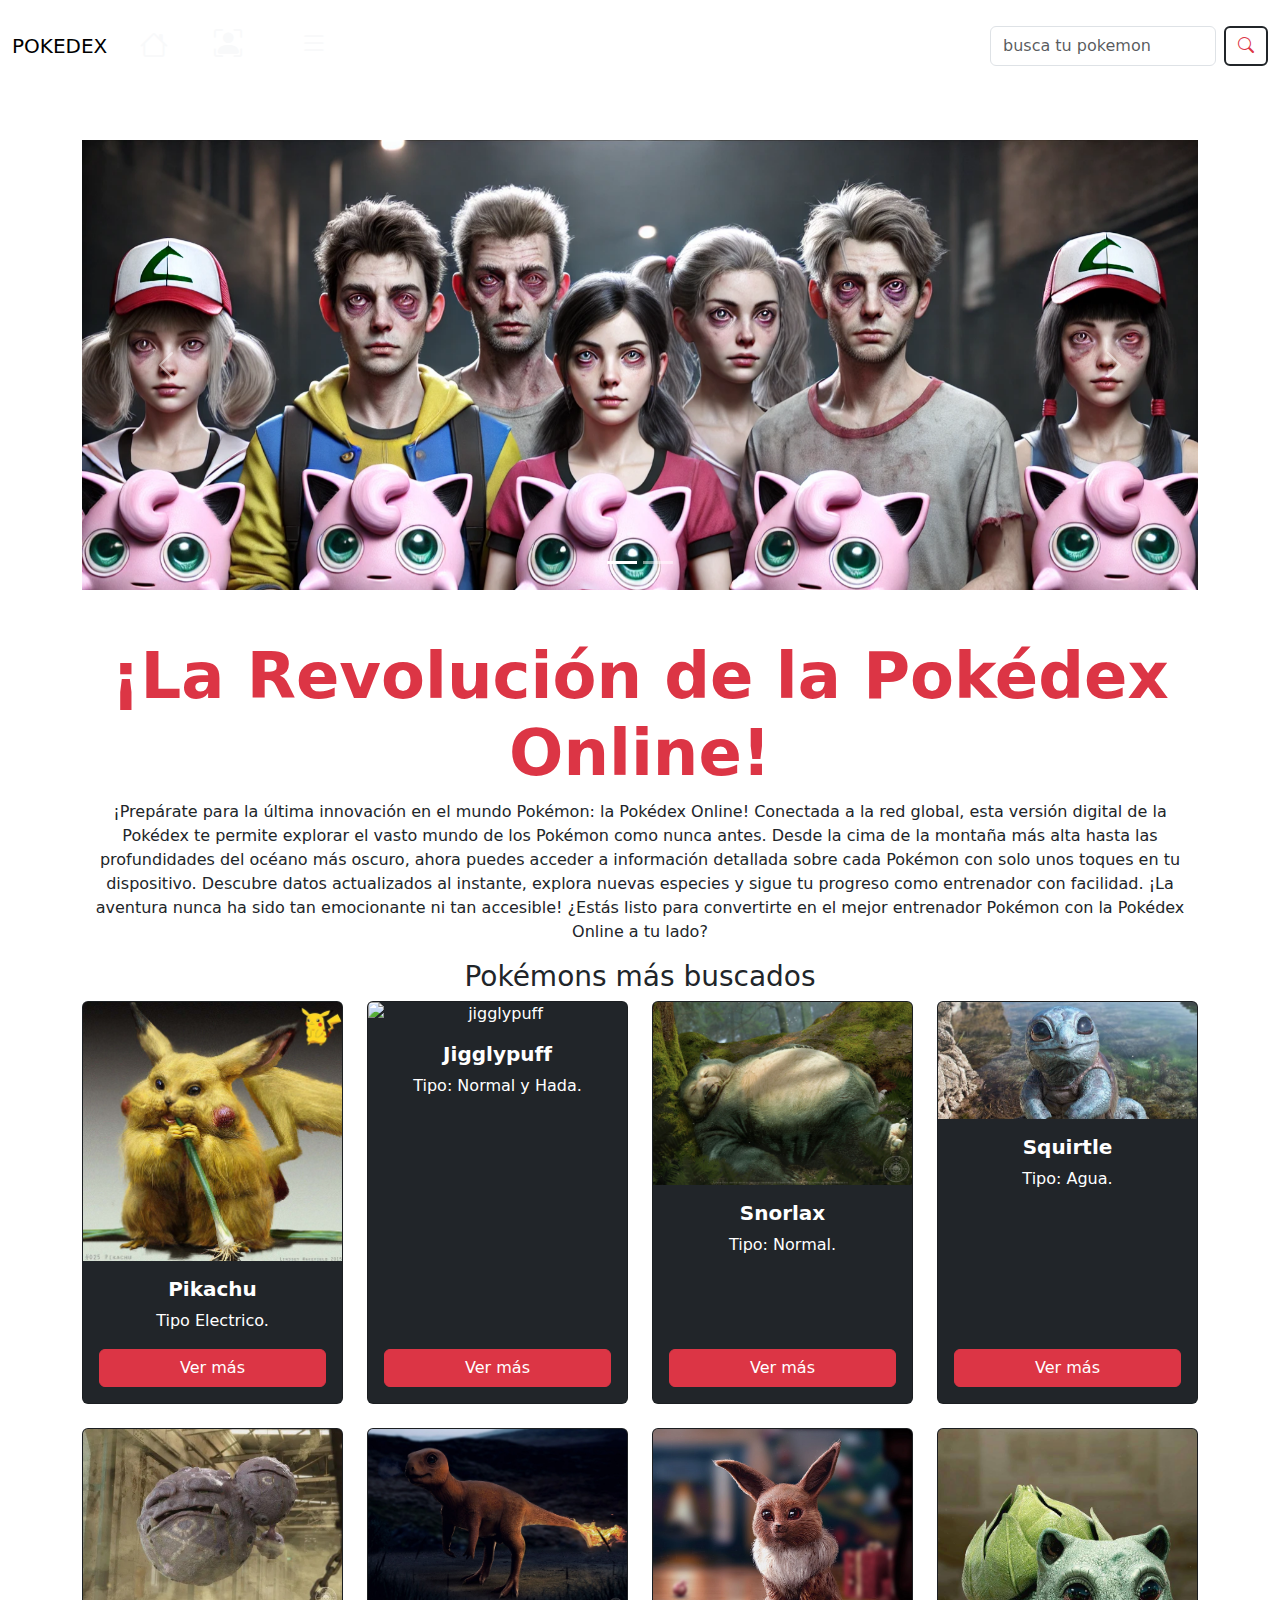
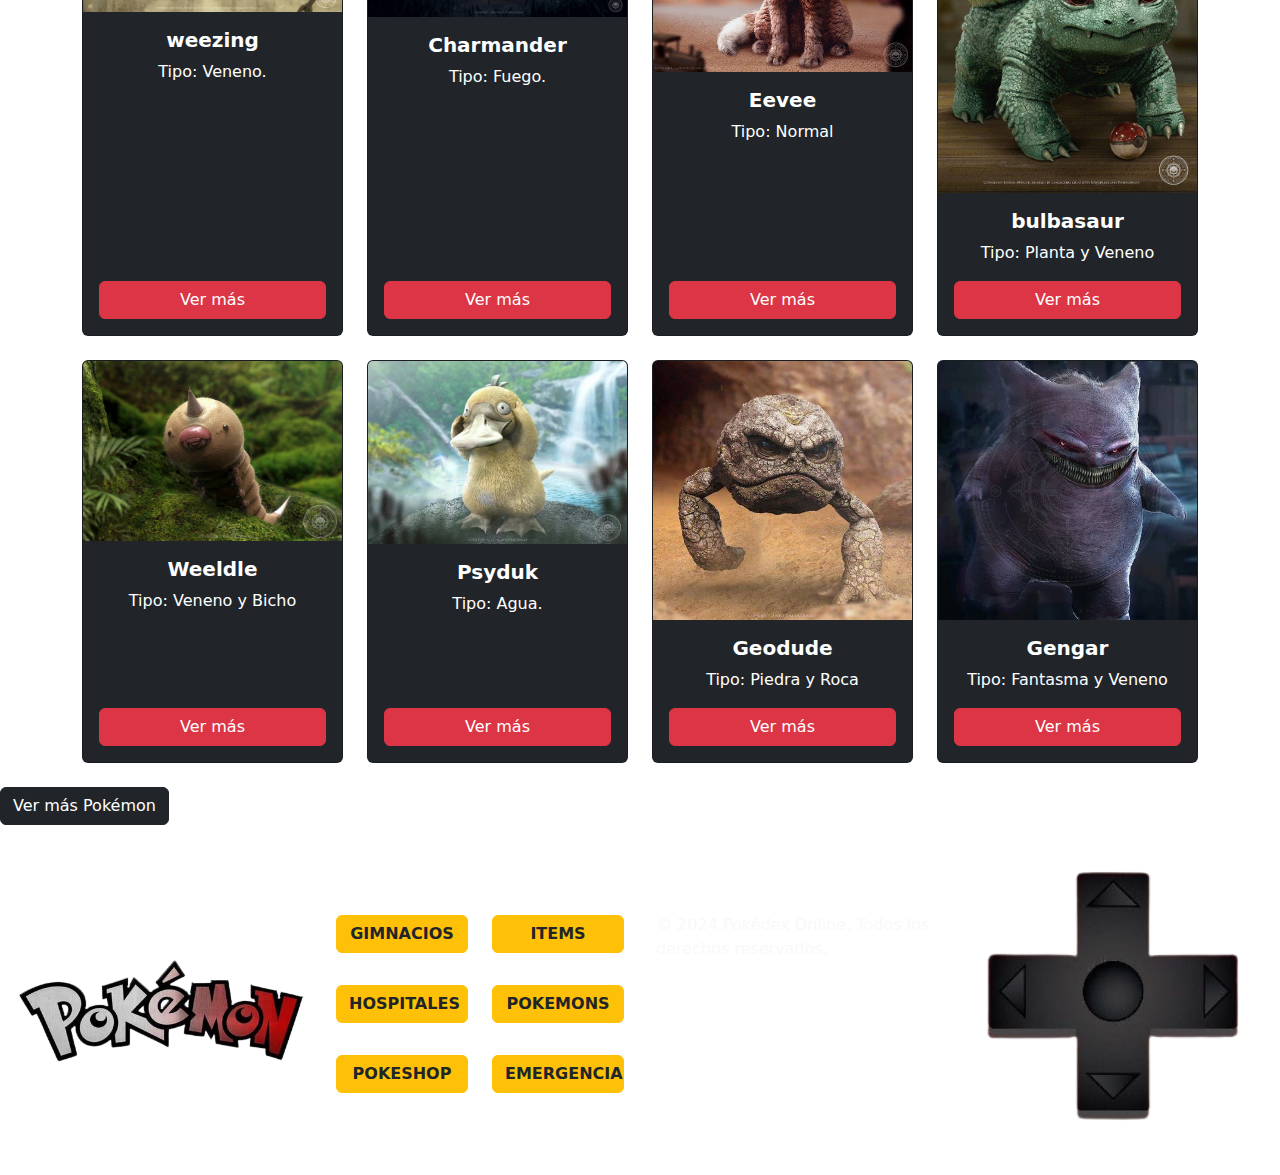
==== commit ea1eb68e: "HTML/CSS" ====
--- a/PokeDex/index.html
+++ b/PokeDex/index.html
@@ -388,8 +388,8 @@
         </article>
       </section>
       <section class="diagonal-bg">
-        <div class="diagonal-content">
-          <a href="#" class="btn btn-dark">Ver más Pokémon</a>
+        <div class="diagonal-content my-4">
+          <a href="./pages/error404.html" class="btn btn-dark">Ver más Pokémon</a>
         </div>
       </section>
     </main>
